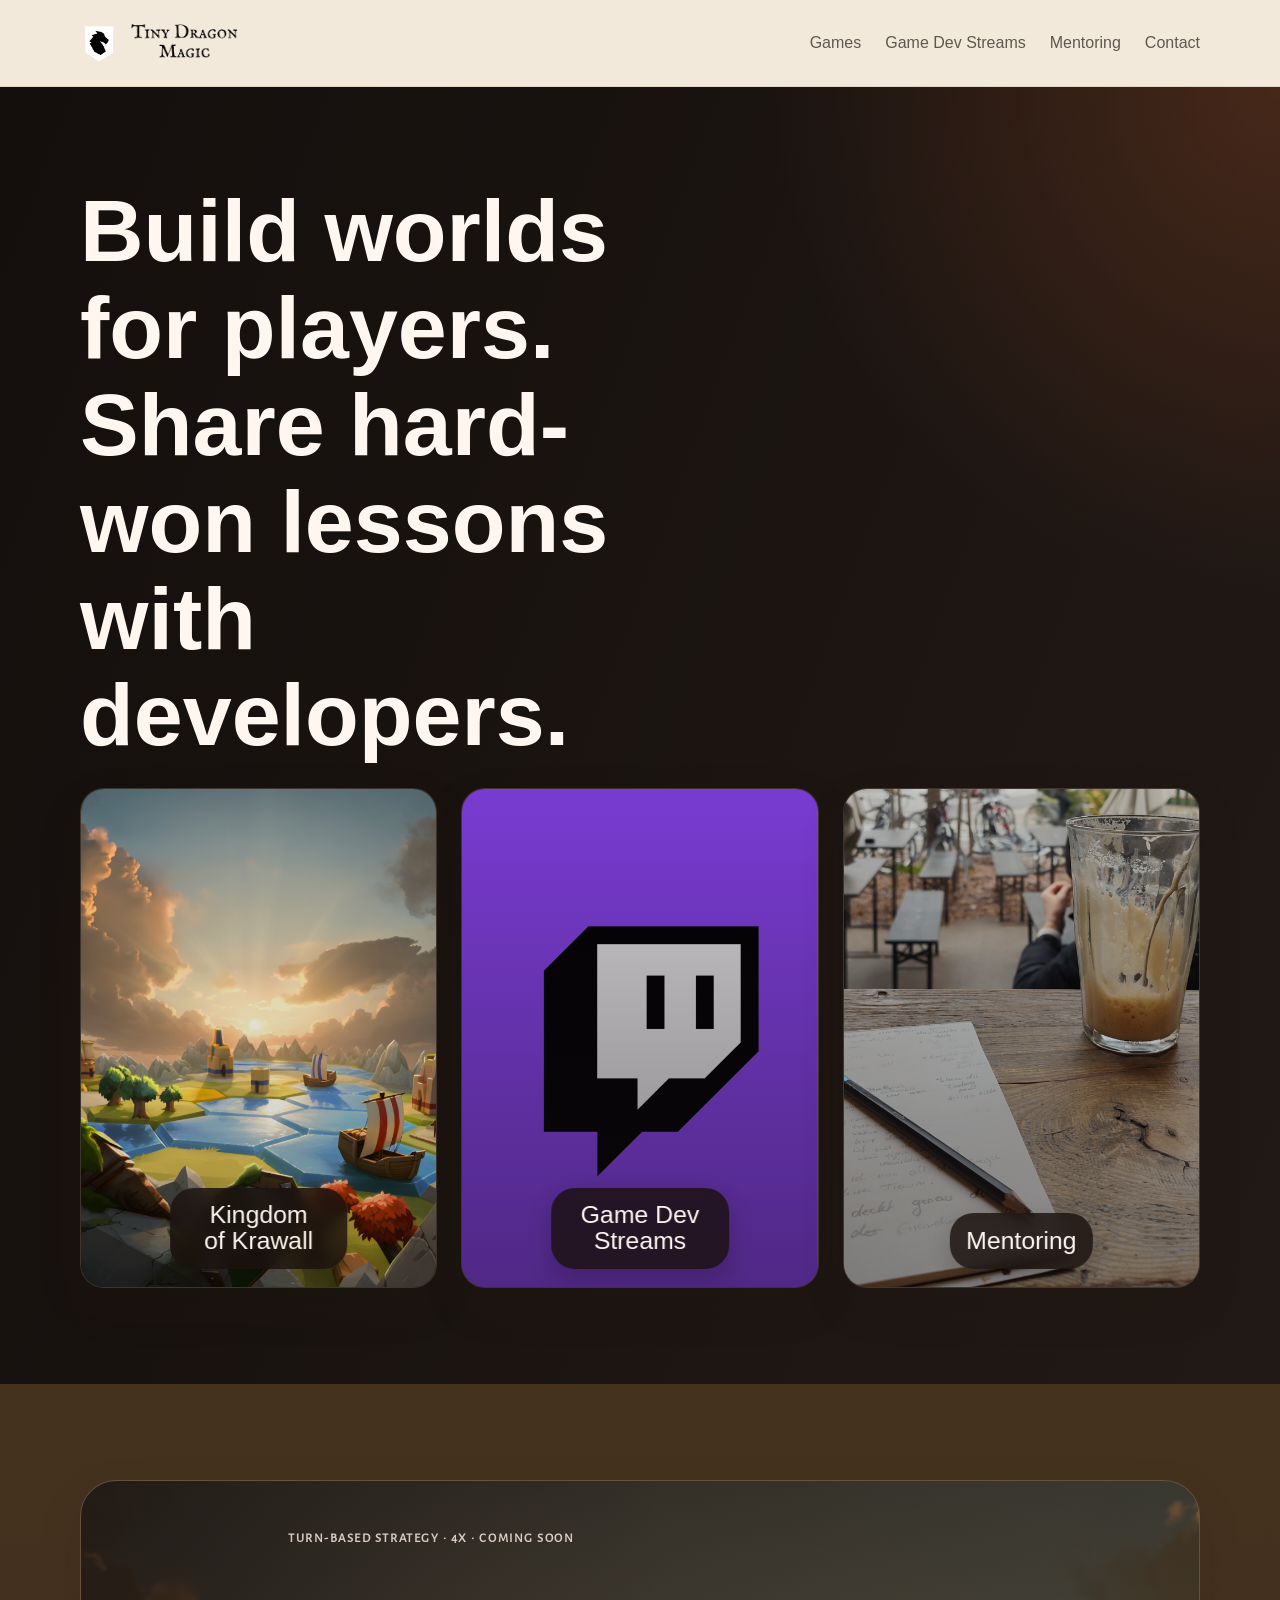
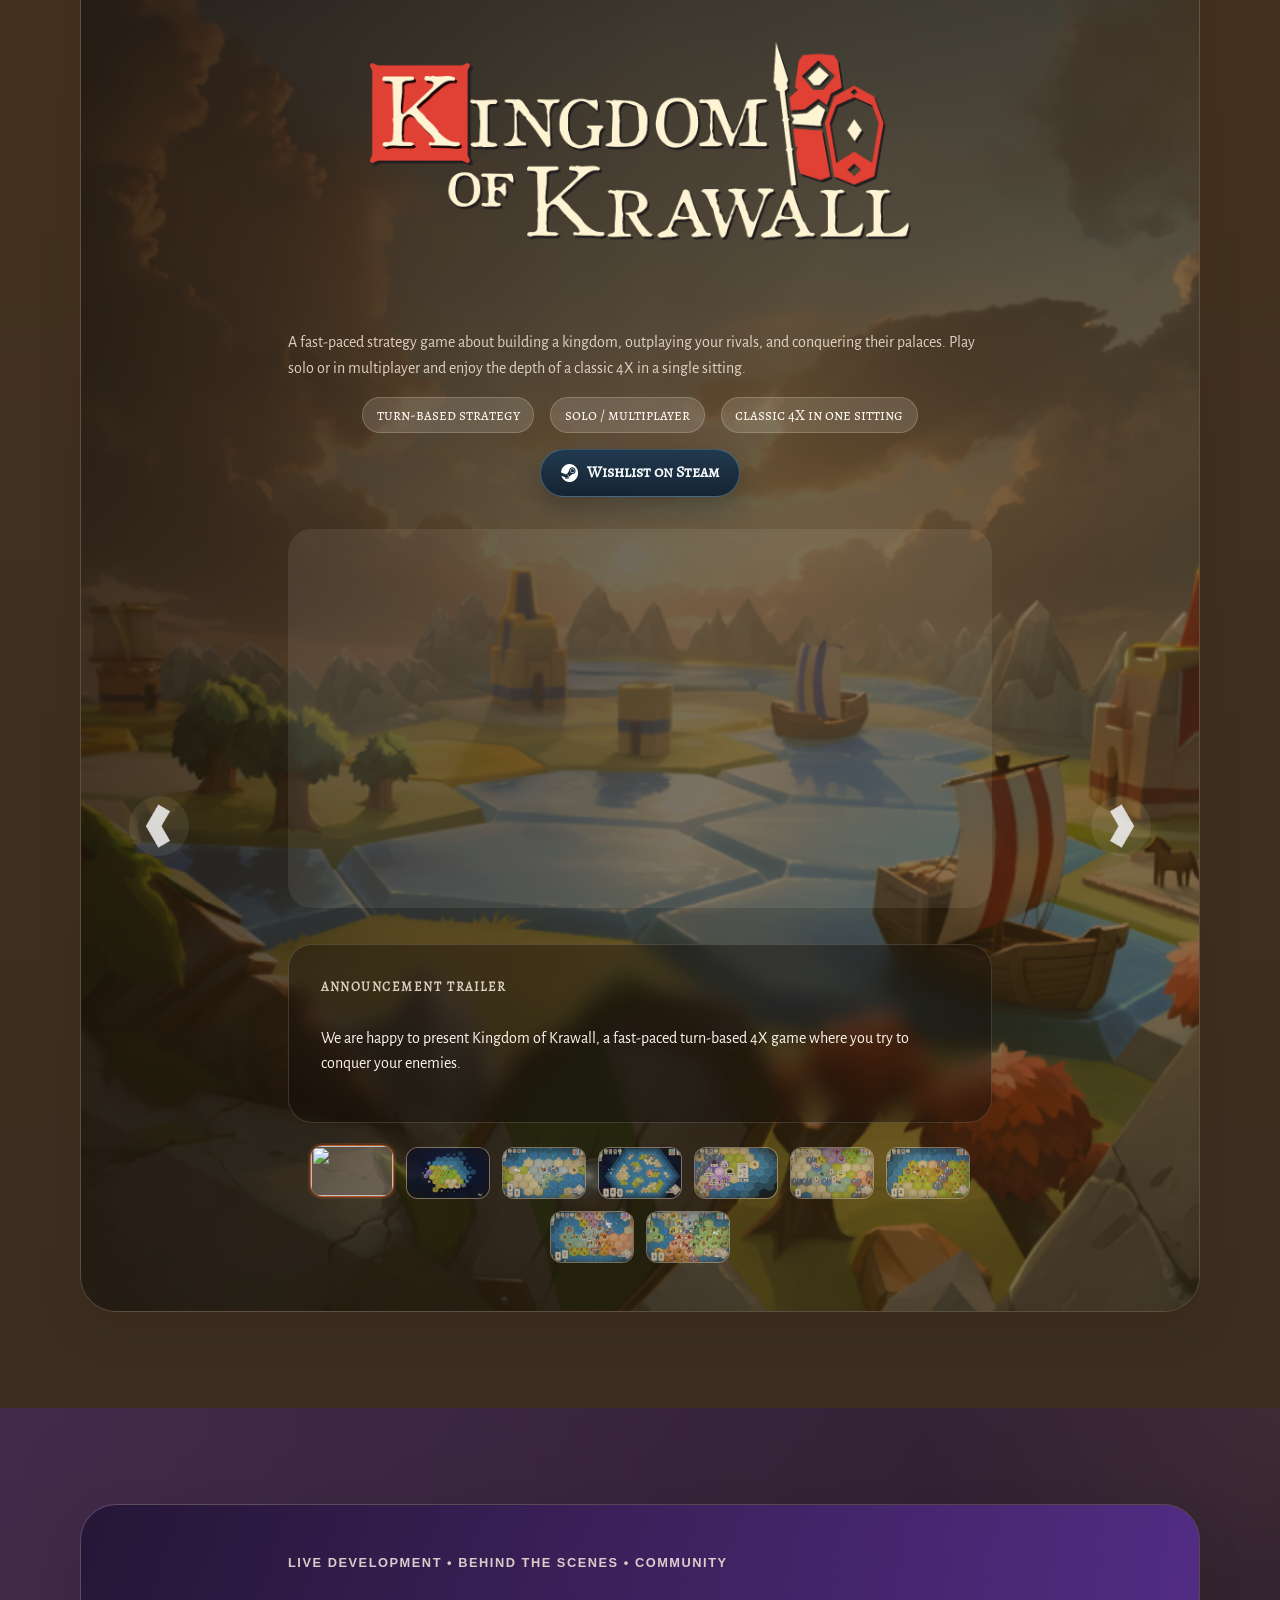
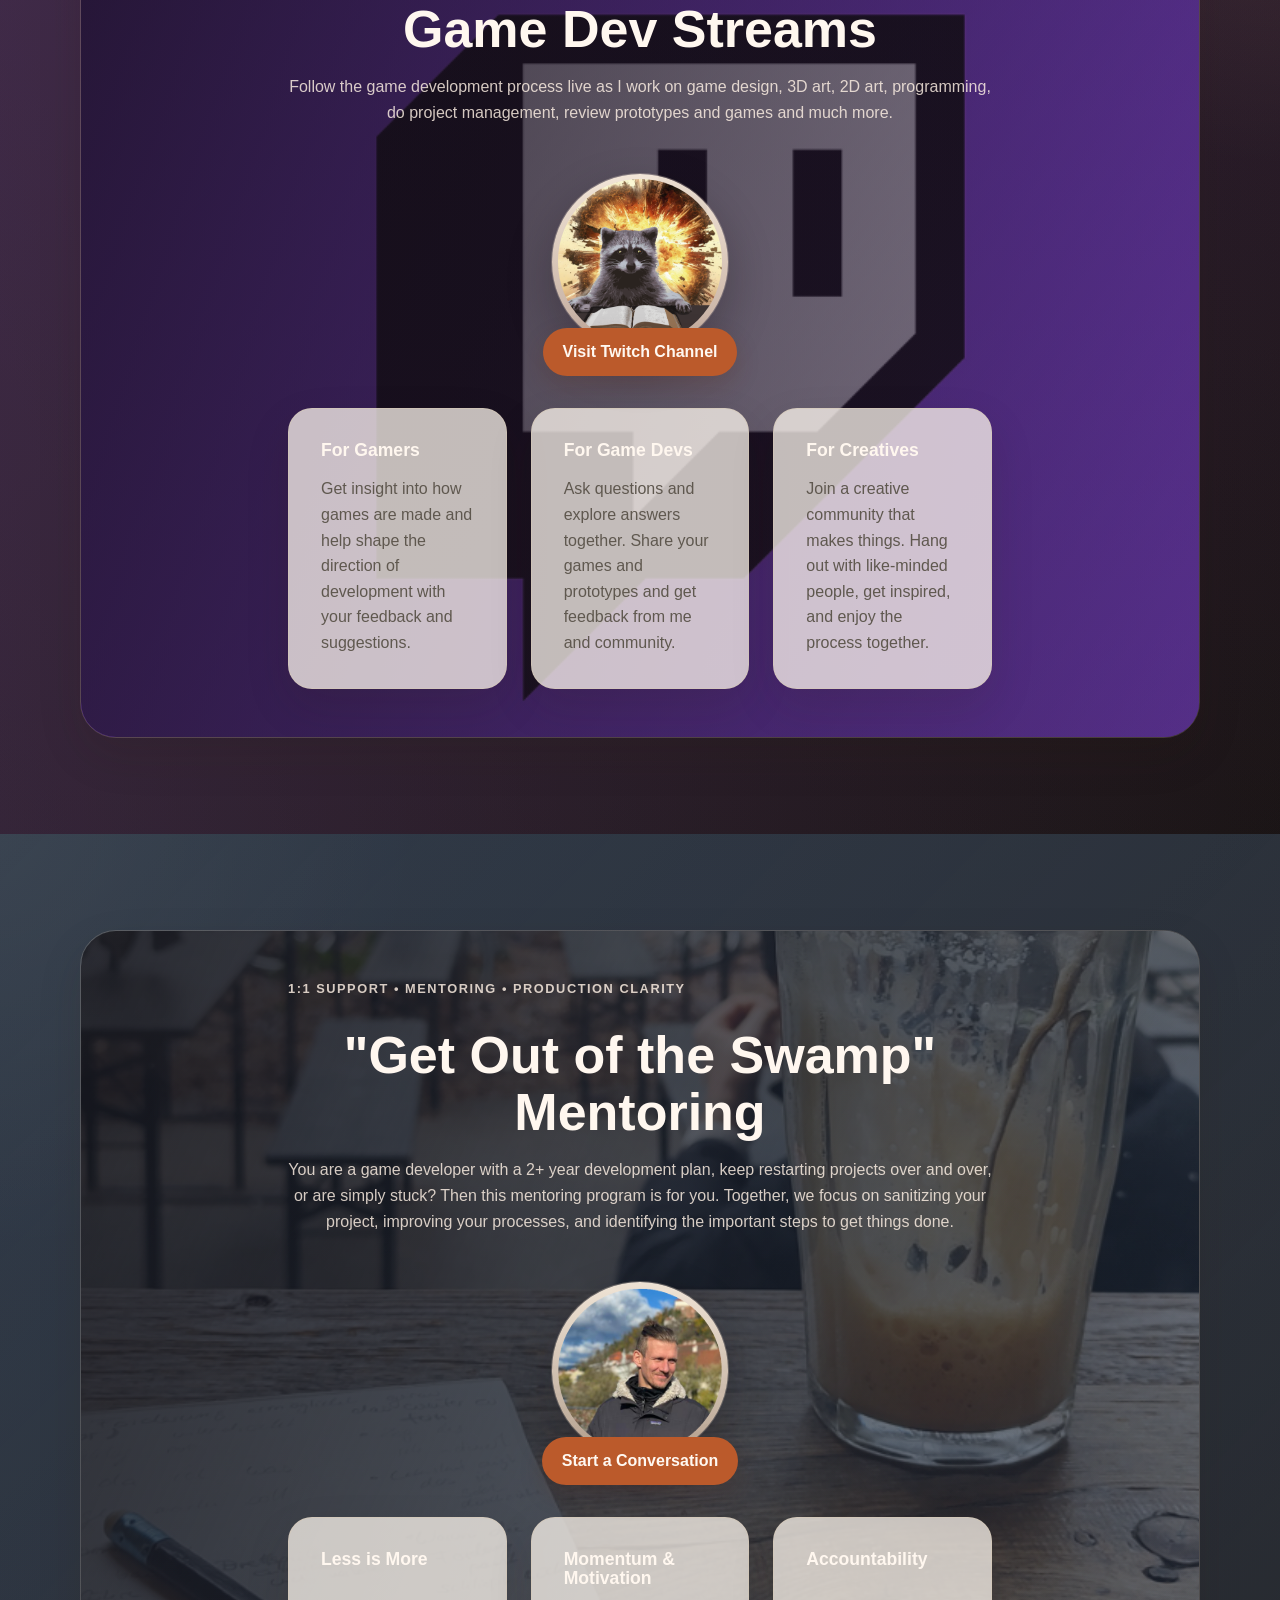
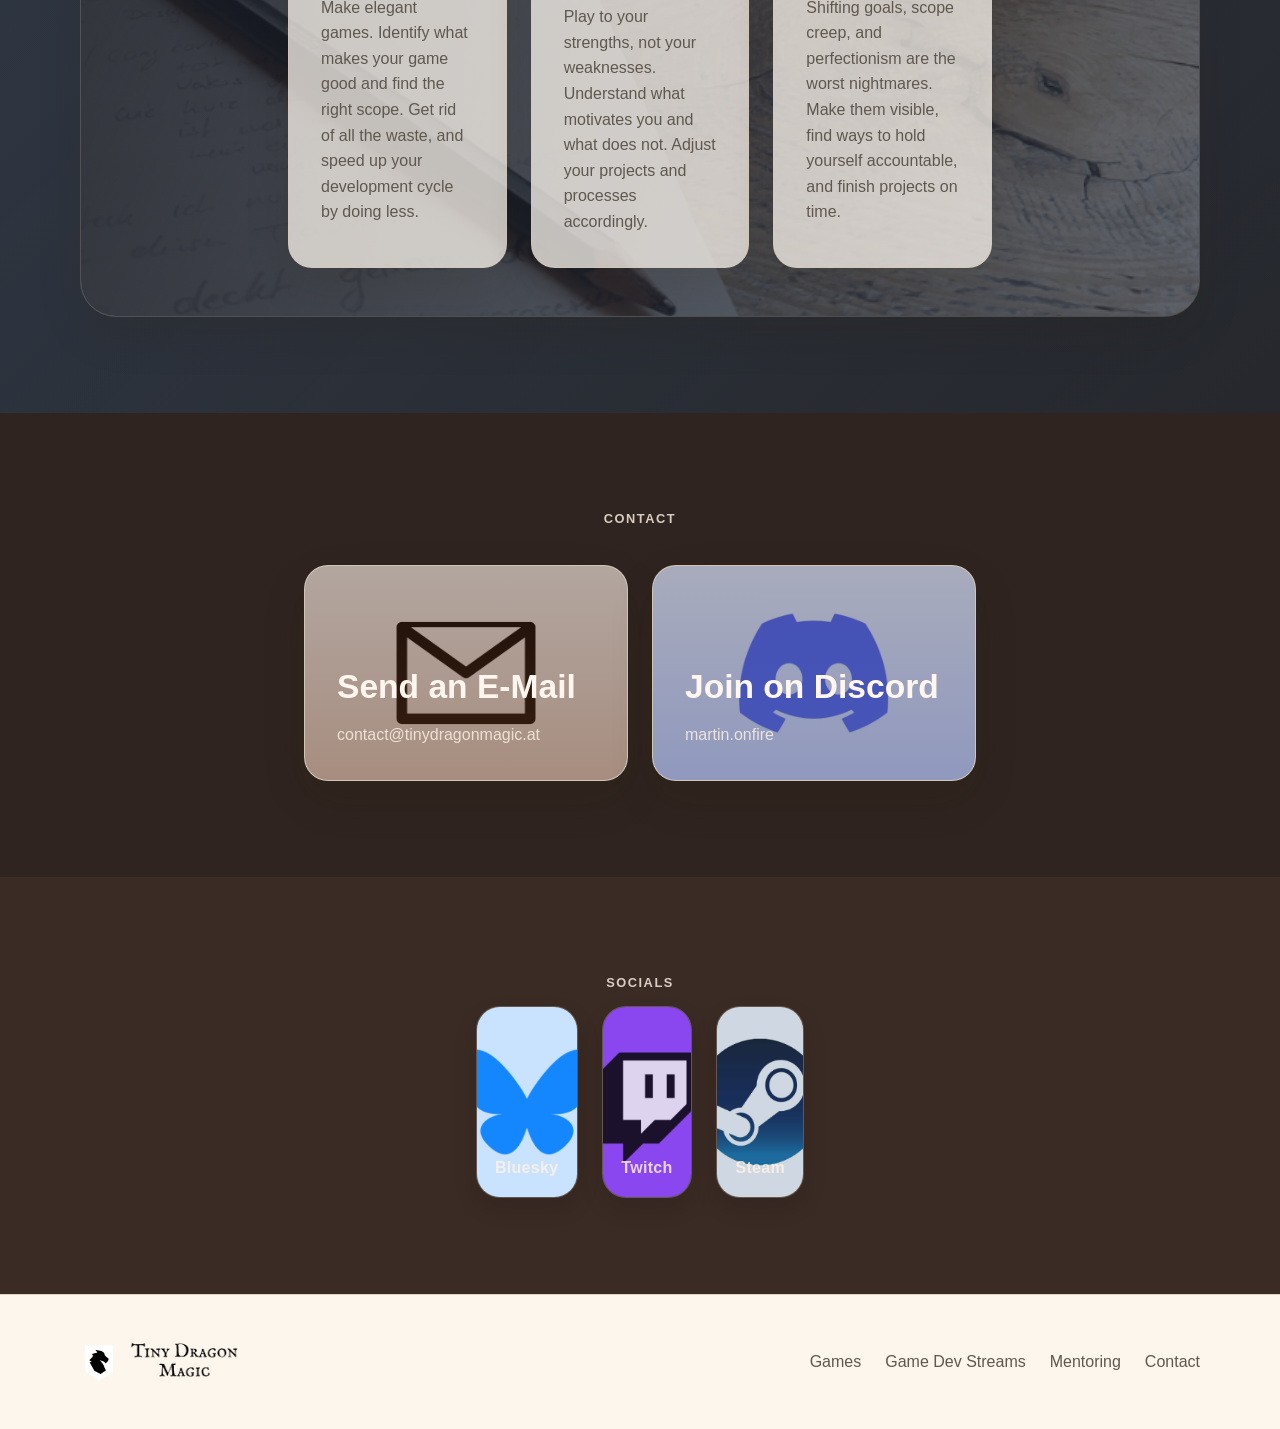
==== index.html @ 465afa6f "adjust hero section" ====
<!DOCTYPE html>
<html lang="en">

<head>
  <meta charset="UTF-8">
  <meta name="viewport" content="width=device-width, initial-scale=1.0">
  <title>Tiny Dragon Magic | Kingdom of Krawall and Mentoring</title>
  <meta name="description"
    content="An indie game studio landing page featuring Kingdom of Krawall, mentoring for indie developers, and ways to get in touch.">
  <meta property="og:title" content="Tiny Dragon Magic | Kingdom of Krawall and Mentoring">
  <meta property="og:description"
    content="Discover Kingdom of Krawall, explore mentoring for indie developers, and get in touch.">
  <meta property="og:type" content="website">
  <meta property="og:image" content="assets/images/kingdom_of_krawall/hero/landing_page_hero.png">
  <link rel="stylesheet" href="styles.css">
</head>

<body>
  <header class="site-header" id="top">
    <div class="container header-inner">
      <a class="brand" href="#top" aria-label="Tiny Dragon Magic">
        <img class="brand-logo" src="assets/icons/ui/tdm_logo_transparent.png" alt="" aria-hidden="true">
        <img class="brand-title" src="assets/icons/ui/tdm_title.png" alt="Tiny Dragon Magic">
      </a>
      <button class="nav-toggle" type="button" aria-expanded="false" aria-controls="site-nav"
        aria-label="Toggle navigation">
        <span></span>
        <span></span>
        <span></span>
      </button>
      <nav class="site-nav" id="site-nav" aria-label="Main navigation">
        <a href="#games">Games</a>
        <a href="#streams">Game Dev Streams</a>
        <a href="#mentoring">Mentoring</a>
        <a href="#contact">Contact</a>
      </nav>
    </div>
  </header>

  <main>
    <section class="hero-section section-with-backdrop section-hero" id="hero">
      <div class="section-backdrop" aria-hidden="true"></div>
      <div class="section-overlay" aria-hidden="true"></div>
      <div class="container hero-grid">
        <div class="hero-copy">
          <h1>Build worlds for players. Share hard-won lessons with developers.</h1>
        </div>

        <div class="hero-panels" aria-label="Highlights">
          <a class="panel-card panel-card-game" href="#games">
            <span class="panel-card-media" aria-hidden="true"></span>
            <span class="panel-card-overlay" aria-hidden="true"></span>
            <span class="panel-card-title">Kingdom of Krawall</span>
          </a>
          <a class="panel-card panel-card-streams" href="#streams">
            <span class="panel-card-media" aria-hidden="true"></span>
            <span class="panel-card-overlay" aria-hidden="true"></span>
            <span class="panel-card-title">Game Dev Streams</span>
          </a>
          <a class="panel-card panel-card-mentoring" href="#mentoring">
            <span class="panel-card-media" aria-hidden="true"></span>
            <span class="panel-card-overlay" aria-hidden="true"></span>
            <span class="panel-card-title">Mentoring</span>
          </a>
        </div>
      </div>
    </section>

    <section class="content-section section-with-backdrop section-games" id="games">
      <div class="section-backdrop" aria-hidden="true"></div>
      <div class="section-overlay" aria-hidden="true"></div>
      <div class="container section-shell">
        <article class="image-card image-card-game">
          <div class="image-card-backdrop" aria-hidden="true"></div>
          <div class="image-card-overlay" aria-hidden="true"></div>
          <div class="image-card-content">
            <div class="image-card-stack">
              <div class="image-card-copy">
                <p class="meta-line">Turn-Based Strategy • 4X • Coming Soon</p>
                <div class="game-logo-wrap">
                  <img class="game-logo" src="assets/images/kingdom_of_krawall/logo/library_logo.png"
                    alt="Kingdom of Krawall logo">
                </div>
                <p>
                  A fast-paced strategy game about building a kingdom, outplaying your rivals, and
                  conquering their palaces. Play solo or in multiplayer and enjoy the depth of a classic 4X
                  in a single sitting.
                </p>
                <div class="tag-row" aria-label="Game highlights">
                  <span>turn-based strategy</span>
                  <span>solo / multiplayer</span>
                  <span>classic 4X in one sitting</span>
                </div>
                <div class="hero-actions">
                  <a class="button button-steam" href="https://store.steampowered.com/app/4502550/?snr=1_5_9__205"
                    target="_blank" rel="noreferrer" aria-label="Wishlist Kingdom of Krawall on Steam">
                    <img src="assets/icons/companies/steam.png" alt="" aria-hidden="true">
                    Wishlist on Steam
                  </a>
                </div>
              </div>

              <section class="media-carousel" aria-label="Kingdom of Krawall media gallery" data-carousel>
                <div class="carousel-viewport">
                  <button class="carousel-button carousel-button-left" type="button" aria-label="Previous media"
                    data-carousel-prev>
                    <img src="assets/icons/ui/arrow_left.png" alt="" aria-hidden="true">
                  </button>

                  <article class="carousel-slide is-active" data-carousel-slide>
                    <div class="carousel-media-card">
                      <div class="carousel-media video-frame">
                        <iframe src="https://www.youtube-nocookie.com/embed/LLgB48z94EM?rel=0&enablejsapi=1"
                          title="Kingdom of Krawall trailer" loading="lazy"
                          allow="accelerometer; autoplay; clipboard-write; encrypted-media; gyroscope; picture-in-picture; fullscreen"
                          allowfullscreen></iframe>
                      </div>
                    </div>
                    <div class="carousel-caption-card">
                      <div class="carousel-caption">
                        <p class="carousel-kicker">Announcement Trailer</p>
                        <h4>We are happy to present Kingdom of Krawall, a fast-paced turn-based 4X game where you try
                          to conquer your enemies.</h4>
                      </div>
                    </div>
                  </article>

                  <article class="carousel-slide" data-carousel-slide>
                    <div class="carousel-media-card">
                      <div class="carousel-media">
                        <img src="assets/images/kingdom_of_krawall/screenshots/start_round.png"
                          alt="Kingdom of Krawall screenshot showing the start of a new round" loading="lazy">
                      </div>
                    </div>
                    <div class="carousel-caption-card">
                      <div class="carousel-caption">
                        <p class="carousel-kicker">Become a King</p>
                        <h4>You are the king, and your decisions will decide the fate of your little kingdom.
                        </h4>
                      </div>
                    </div>
                  </article>

                  <article class="carousel-slide" data-carousel-slide>
                    <div class="carousel-media-card">
                      <div class="carousel-media">
                        <img src="assets/images/kingdom_of_krawall/screenshots/resource_collection.png"
                          alt="Kingdom of Krawall screenshot showing placement of a servant to collect resources"
                          loading="lazy">
                      </div>
                    </div>
                    <div class="carousel-caption-card">
                      <div class="carousel-caption">
                        <p class="carousel-kicker">Cards Are Your Orders</p>
                        <h4>Cards represent your orders. Depending on where you use them, they have different
                          effects. Servants, for example, can be used to claim neutral land, gather resources on your
                          own tiles, be trained into units in some buildings, or craft items in others.
                        </h4>
                      </div>
                    </div>
                  </article>

                  <article class="carousel-slide" data-carousel-slide>
                    <div class="carousel-media-card">
                      <div class="carousel-media">
                        <img src="assets/images/kingdom_of_krawall/screenshots/empty_map.png"
                          alt="Kingdom of Krawall screenshot showing an empty strategic map" loading="lazy">
                      </div>
                    </div>
                    <div class="carousel-caption-card">
                      <div class="carousel-caption">
                        <p class="carousel-kicker">Conquer Them All</p>
                        <h4>To be victorious, read the map, expand your realm, exploit
                          resources and anomalies, and claim important positions before your rivals do to finally
                          conquer their
                          palaces.</h4>
                      </div>
                    </div>
                  </article>

                  <article class="carousel-slide" data-carousel-slide>
                    <div class="carousel-media-card">
                      <div class="carousel-media">
                        <img src="assets/images/kingdom_of_krawall/screenshots/select_building.png"
                          alt="Kingdom of Krawall screenshot showing the selection of a building when placing a worker"
                          loading="lazy">
                      </div>
                    </div>
                    <div class="carousel-caption-card">
                      <div class="carousel-caption">
                        <p class="carousel-kicker">Construct Buildings</p>
                        <h4>Builders construct buildings. Buildings produce resources and cards, and give you
                          training and crafting options. The tile decides which building options you have.</h4>
                      </div>
                    </div>
                  </article>

                  <article class="carousel-slide" data-carousel-slide>
                    <div class="carousel-media-card">
                      <div class="carousel-media">
                        <img src="assets/images/kingdom_of_krawall/screenshots/production_map.png"
                          alt="Kingdom of Krawall screenshot showing the production overview map" loading="lazy">
                      </div>
                    </div>
                    <div class="carousel-caption-card">
                      <div class="carousel-caption">
                        <p class="carousel-kicker">Grow Your Economy</p>
                        <h4>Each turn, your kingdom produces cards and resources. A strong economy is the key to a
                          powerful army. Buildings and servants have adjacency bonuses, and items can boost both
                          directly.</h4>
                      </div>
                    </div>
                  </article>

                  <article class="carousel-slide" data-carousel-slide>
                    <div class="carousel-media-card">
                      <div class="carousel-media">
                        <img src="assets/images/kingdom_of_krawall/screenshots/simple_fight.png"
                          alt="Kingdom of Krawall screenshot showing a spearman attacking a village" loading="lazy">
                      </div>
                    </div>
                    <div class="carousel-caption-card">
                      <div class="carousel-caption">
                        <p class="carousel-kicker">Anomalies and Special Buildings</p>
                        <h4>Anomalies allow the construction of special buildings. Some of them give you cards, while
                          others provide training options or resources. Claiming them will give you an advantage and
                          heavily influence the course of the game.
                        </h4>
                      </div>
                    </div>
                  </article>

                  <article class="carousel-slide" data-carousel-slide>
                    <div class="carousel-media-card">
                      <div class="carousel-media">
                        <img src="assets/images/kingdom_of_krawall/screenshots/place_modifier.png"
                          alt="Kingdom of Krawall screenshot showing modifier placement" loading="lazy">
                      </div>
                    </div>
                    <div class="carousel-caption-card">
                      <div class="carousel-caption">
                        <p class="carousel-kicker">Equip Your Units</p>
                        <h4>Items can be used to boost buildings or power up your units. The blacksmith can
                          craft armor, which gives your units more combat power or the mill can craft supplies so they
                          last longer on the board.
                          Items can easily turn the tides of a battle.</h4>
                      </div>
                    </div>
                  </article>

                  <article class="carousel-slide" data-carousel-slide>
                    <div class="carousel-media-card">
                      <div class="carousel-media">
                        <img src="assets/images/kingdom_of_krawall/screenshots/huge battle.png"
                          alt="Kingdom of Krawall screenshot showing a large battle" loading="lazy">
                      </div>
                    </div>
                    <div class="carousel-caption-card">
                      <div class="carousel-caption">
                        <p class="carousel-kicker">War is Coming</p>
                        <h4>Kingdom of Krawall starts quite peacefully, but this does not last for long. It quickly
                          evolves into a chaotic war for dominance where each unit, each item, and each decision
                          matters.
                          Can you find your way to victory?
                        </h4>
                      </div>
                    </div>
                  </article>

                  <button class="carousel-button carousel-button-right" type="button" aria-label="Next media"
                    data-carousel-next>
                    <img src="assets/icons/ui/arrow_right.png" alt="" aria-hidden="true">
                  </button>
                </div>

                <div class="carousel-footer">
                  <div class="carousel-dots" role="tablist" aria-label="Select media slide">
                    <button class="carousel-dot is-active" type="button" aria-label="Go to trailer" aria-selected="true"
                      data-carousel-dot="0">
                      <img src="https://img.youtube.com/vi/LLgB48z94EM/hqdefault.jpg" alt="" loading="lazy">
                    </button>
                    <button class="carousel-dot" type="button" aria-label="Go to Become a King" aria-selected="false"
                      data-carousel-dot="1">
                      <img src="assets/images/kingdom_of_krawall/screenshots/start_round.png" alt="" loading="lazy">
                    </button>
                    <button class="carousel-dot" type="button" aria-label="Go to Cards Are Your Orders"
                      aria-selected="false" data-carousel-dot="2">
                      <img src="assets/images/kingdom_of_krawall/screenshots/resource_collection.png" alt=""
                        loading="lazy">
                    </button>
                    <button class="carousel-dot" type="button" aria-label="Go to Conquer Them All" aria-selected="false"
                      data-carousel-dot="3">
                      <img src="assets/images/kingdom_of_krawall/screenshots/empty_map.png" alt="" loading="lazy">
                    </button>
                    <button class="carousel-dot" type="button" aria-label="Go to Construct Buildings"
                      aria-selected="false" data-carousel-dot="4">
                      <img src="assets/images/kingdom_of_krawall/screenshots/select_building.png" alt="" loading="lazy">
                    </button>
                    <button class="carousel-dot" type="button" aria-label="Go to Grow Your Economy"
                      aria-selected="false" data-carousel-dot="5">
                      <img src="assets/images/kingdom_of_krawall/screenshots/production_map.png" alt="" loading="lazy">
                    </button>
                    <button class="carousel-dot" type="button" aria-label="Go to Anomalies and Special Buildings"
                      aria-selected="false" data-carousel-dot="6">
                      <img src="assets/images/kingdom_of_krawall/screenshots/simple_fight.png" alt="" loading="lazy">
                    </button>
                    <button class="carousel-dot" type="button" aria-label="Go to Equip Your Units" aria-selected="false"
                      data-carousel-dot="7">
                      <img src="assets/images/kingdom_of_krawall/screenshots/place_modifier.png" alt="" loading="lazy">
                    </button>
                    <button class="carousel-dot" type="button" aria-label="Go to War is Coming" aria-selected="false"
                      data-carousel-dot="8">
                      <img src="assets/images/kingdom_of_krawall/screenshots/huge battle.png" alt="" loading="lazy">
                    </button>
                  </div>
                </div>
              </section>
            </div>
          </div>
        </article>
      </div>
    </section>

    <section class="content-section section-with-backdrop section-streams" id="streams">
      <div class="section-backdrop" aria-hidden="true"></div>
      <div class="section-overlay" aria-hidden="true"></div>
      <div class="container section-shell">
        <article class="image-card image-card-streams">
          <div class="image-card-backdrop" aria-hidden="true"></div>
          <div class="image-card-overlay" aria-hidden="true"></div>
          <div class="image-card-content">
            <div class="image-card-stack">
              <div class="image-card-copy">
                <p class="meta-line">Live development • Behind the scenes • Community</p>
                <h2>Game Dev Streams</h2>
                <p>
                  Follow the game development process live as I work on game design, 3D art, 2D art,
                  programming, do project management, review prototypes and games and much more.
                </p>
                <div class="tag-row" aria-label="Stream highlights">
                </div>
                <div class="hero-actions">
                  <a class="stream-avatar-wrap" href="https://www.twitch.tv/heidew1zzka" target="_blank"
                    rel="noreferrer" aria-label="Visit Twitch channel">
                    <img class="stream-avatar" src="assets/images/twitch/twitch_avatar_waschbär_rechteck-01.png" alt="">
                  </a>
                  <a class="button button-primary" href="https://www.twitch.tv/heidew1zzka" target="_blank"
                    rel="noreferrer">
                    Visit Twitch Channel
                  </a>
                </div>
              </div>

              <div class="feature-grid feature-grid-on-card">
                <article class="feature-card">
                  <h4>For Gamers</h4>
                  <p>Get insight into how games are made and help shape the direction of development with your feedback
                    and suggestions.</p>
                </article>
                <article class="feature-card">
                  <h4>For Game Devs</h4>
                  <p>Ask questions and explore answers together. Share your games and prototypes and get feedback from
                    me and community.</p>
                </article>
                <article class="feature-card">
                  <h4>For Creatives</h4>
                  <p>Join a creative community that makes things. Hang out with like-minded people, get inspired, and
                    enjoy the process together.</p>
                </article>
              </div>
            </div>
          </div>
        </article>
      </div>
    </section>

    <section class="content-section section-with-backdrop section-mentoring" id="mentoring">
      <div class="section-backdrop" aria-hidden="true"></div>
      <div class="section-overlay" aria-hidden="true"></div>
      <div class="container section-shell">
        <article class="image-card image-card-mentoring">
          <div class="image-card-backdrop" aria-hidden="true"></div>
          <div class="image-card-overlay" aria-hidden="true"></div>
          <div class="image-card-content">
            <div class="image-card-stack">
              <div class="image-card-copy">
                <p class="meta-line">1:1 support • Mentoring • Production clarity</p>
                <h2>"Get Out of the Swamp" Mentoring</h2>
                <p>
                  You are a game developer with a 2+ year development plan, keep restarting projects over and over, or
                  are
                  simply stuck?
                  Then this mentoring program is for you.
                  Together, we focus on sanitizing your project, improving your
                  processes, and identifying the important steps to get things done.
                </p>
                <div class="tag-row" aria-label="Mentoring highlights">
                </div>
                <div class="hero-actions">
                  <a class="mentoring-avatar-wrap" href="mailto:contact@tinydragonmagic.at"
                    data-copy-text="contact@tinydragonmagic.at" data-copy-success="E-mail copied to clipboard"
                    aria-label="Start a conversation by e-mail">
                    <img class="mentoring-avatar" src="assets/images/mentoring/mentoring_martin.png" alt="">
                  </a>
                  <a class="button button-primary" href="mailto:contact@tinydragonmagic.at"
                    data-copy-text="contact@tinydragonmagic.at" data-copy-success="E-mail copied to clipboard">
                    Start a Conversation
                  </a>
                </div>
              </div>

              <div class="feature-grid feature-grid-on-card">
                <article class="feature-card">
                  <h4>Less is More</h4>
                  <p>Make elegant games. Identify what makes your game good and find the right scope. Get rid of all
                    the waste, and speed up your development cycle by doing less.</p>
                </article>
                <article class="feature-card">
                  <h4>Momentum & Motivation</h4>
                  <p>Play to your strengths, not your weaknesses. Understand what motivates you and what does not.
                    Adjust
                    your projects and processes accordingly.</p>
                </article>
                <article class="feature-card">
                  <h4>Accountability</h4>
                  <p>Shifting goals, scope creep, and perfectionism are the worst nightmares. Make
                    them visible, find ways to hold yourself accountable, and finish projects on time.
                  </p>
                </article>
              </div>
            </div>
          </div>
        </article>
      </div>
    </section>

    <section class="content-section utility-section" id="contact">
      <div class="container contact-grid">
        <div class="section-heading compact">
          <p class="eyebrow">Contact</p>
        </div>
        <div class="contact-cards">
          <a class="contact-card contact-card-link contact-card-email" href="mailto:contact@tinydragonmagic.at"
            data-copy-text="contact@tinydragonmagic.at" data-copy-success="E-mail copied to clipboard"
            aria-label="Send an e-mail to contact@tinydragonmagic.at">
            <img class="contact-card-icon" src="assets/icons/ui/landing_page_button_email.png" alt=""
              aria-hidden="true">
            <h3>Send an E-Mail</h3>
            <p class="contact-copy-trigger" data-copy-text="contact@tinydragonmagic.at"
              data-copy-success="E-mail copied to clipboard" aria-label="Copy e-mail address">contact@tinydragonmagic.at
            </p>
          </a>
          <a class="contact-card contact-card-link contact-card-discord" href="https://discord.gg/njJ2rNRCxU"
            target="_blank" rel="noreferrer" data-copy-text="martin.onfire"
            data-copy-success="Discord handle copied to clipboard" aria-label="Join the Discord server">
            <img class="contact-card-icon" src="assets/icons/ui/landing_page_button_discord.png" alt=""
              aria-hidden="true">
            <h3>Join on Discord</h3>
            <p class="contact-copy-trigger" data-copy-text="martin.onfire"
              data-copy-success="Discord handle copied to clipboard" aria-label="Copy Discord handle">martin.onfire</p>
          </a>
        </div>
      </div>
    </section>

    <section class="content-section utility-section utility-section-alt" id="social">
      <div class="container">
        <div class="section-heading compact">
          <p class="eyebrow">Socials</p>
        </div>
        <div class="social-list" aria-label="Social links">
          <a class="social-button social-button-bluesky" href="https://bsky.app/profile/heidew1zzka.bsky.social"
            target="_blank" rel="noreferrer" aria-label="Follow on Bluesky">
            <img src="assets/icons/ui/landing_page_follow_bluesky.png" alt="" aria-hidden="true">
            <span>Bluesky</span>
          </a>
          <a class="social-button social-button-twitch" href="https://www.twitch.tv/heidew1zzka" target="_blank"
            rel="noreferrer" aria-label="Follow on Twitch">
            <img src="assets/icons/ui/landing_page_follow_twitch.png" alt="" aria-hidden="true">
            <span>Twitch</span>
          </a>
          <a class="social-button social-button-steam" href="https://store.steampowered.com/app/4502550/?snr=1_5_9__205"
            target="_blank" rel="noreferrer" aria-label="Follow on Steam">
            <img src="assets/icons/ui/landing_page_follow_steam.png" alt="" aria-hidden="true">
            <span>Steam</span>
          </a>
        </div>
      </div>
    </section>
  </main>

  <footer class="site-footer">
    <div class="container footer-inner">
      <a class="brand brand-footer" href="#top" aria-label="Tiny Dragon Magic">
        <img class="brand-logo" src="assets/icons/ui/tdm_logo_transparent.png" alt="" aria-hidden="true">
        <img class="brand-title" src="assets/icons/ui/tdm_title.png" alt="Tiny Dragon Magic">
      </a>
      <nav aria-label="Footer navigation">
        <a href="#games">Games</a>
        <a href="#streams">Game Dev Streams</a>
        <a href="#mentoring">Mentoring</a>
        <a href="#contact">Contact</a>
      </nav>
    </div>
  </footer>

  <div class="copy-toast" role="status" aria-live="polite">E-mail copied to clipboard</div>
  <script src="scripts.js"></script>
</body>

</html>
---- styles.css ----
@font-face {
  font-family: "Krawall SC";
  src: url("assets/fonts/kingdom_of_krawall/AlegreyaSC-Regular.ttf") format("truetype");
  font-weight: 400;
  font-style: normal;
  font-display: swap;
}

@font-face {
  font-family: "Krawall Sans";
  src: url("assets/fonts/kingdom_of_krawall/AlegreyaSans-Regular.ttf") format("truetype");
  font-weight: 400;
  font-style: normal;
  font-display: swap;
}

:root {
  --color-bg: #efe7da;
  --color-surface-strong: rgba(255, 252, 247, 0.9);
  --color-surface-glass: rgba(255, 249, 241, 0.18);
  --color-surface-soft: rgba(255, 249, 241, 0.74);
  --color-text: #1c1a18;
  --color-muted: #5f584f;
  --color-border: rgba(214, 201, 182, 0.62);
  --color-accent: #bb5a2b;
  --color-accent-strong: #8f3d16;
  --color-image-text: #fff7ef;
  --color-image-muted: rgba(255, 241, 229, 0.82);
  --overlay-hero: linear-gradient(110deg, rgba(15, 11, 9, 0.84), rgba(15, 11, 9, 0.44));
  --overlay-games: linear-gradient(180deg, rgba(18, 12, 9, 0.78), rgba(18, 12, 9, 0.58));
  --overlay-mentoring: linear-gradient(135deg, rgba(24, 19, 16, 0.76), rgba(24, 19, 16, 0.4));
  --tint-games: rgba(126, 105, 43, 0.3);
  --tint-games-soft: rgba(64, 38, 24, 0.36);
  --tint-streams: rgba(110, 74, 154, 0.26);
  --tint-streams-soft: rgba(45, 28, 62, 0.54);
  --tint-mentoring: rgba(67, 117, 168, 0.24);
  --tint-mentoring-soft: rgba(24, 48, 74, 0.5);
  --color-shadow: 0 18px 45px rgba(40, 27, 12, 0.12);
  --radius-sm: 14px;
  --radius-md: 24px;
  --radius-lg: 36px;
  --container-width: 1120px;
  --space-1: 0.5rem;
  --space-2: 0.75rem;
  --space-3: 1rem;
  --space-4: 1.5rem;
  --space-5: 2rem;
  --space-6: 3rem;
  --space-7: 4rem;
  --space-8: 6rem;
  --font-display: "Trebuchet MS", "Segoe UI", sans-serif;
  --font-body: "Segoe UI", Arial, sans-serif;
  --font-krawall-sc: "Krawall SC", "Trebuchet MS", "Segoe UI", sans-serif;
  --font-krawall-sans: "Krawall Sans", "Segoe UI", Arial, sans-serif;
}

*,
*::before,
*::after {
  box-sizing: border-box;
}

html {
  scroll-behavior: smooth;
}

body {
  margin: 0;
  font-family: var(--font-body);
  color: var(--color-text);
  background:
    radial-gradient(circle at top, rgba(255, 244, 224, 0.95), transparent 38%),
    linear-gradient(180deg, #f9f4eb 0%, #f2eadf 100%);
  line-height: 1.6;
}

img {
  max-width: 100%;
  display: block;
}

a {
  color: inherit;
  text-decoration: none;
}

button {
  font: inherit;
}

.container {
  width: min(calc(100% - 2rem), var(--container-width));
  margin: 0 auto;
}

.site-header {
  position: sticky;
  top: 0;
  z-index: 20;
  backdrop-filter: blur(16px);
  background: rgba(239, 231, 218, 0.82);
  border-bottom: 1px solid rgba(214, 201, 182, 0.66);
}

.header-inner,
.footer-inner {
  display: flex;
  align-items: center;
  justify-content: space-between;
  gap: var(--space-4);
  padding: var(--space-3) 0;
}

.brand,
.site-footer p {
  display: inline-flex;
  align-items: center;
  gap: 0.75rem;
}

.brand-logo {
  width: 2.4rem;
  height: 2.4rem;
  object-fit: contain;
  display: block;
}

.brand-title {
  height: 3.4rem;
  width: auto;
  object-fit: contain;
  display: block;
}

.hero-brand-title {
  height: clamp(2rem, 5vw, 3rem);
  width: auto;
  object-fit: contain;
  display: block;
}

.site-nav,
.site-footer nav,
.social-list {
  display: flex;
  align-items: center;
  gap: var(--space-4);
}

.site-nav a,
.site-footer a,
.social-list a {
  color: var(--color-muted);
}

.social-list {
  flex-wrap: wrap;
  justify-content: center;
}

.social-button {
  position: relative;
  display: inline-flex;
  align-items: end;
  justify-content: flex-start;
  min-height: 12rem;
  padding: 1rem 1.15rem;
  border: 1px solid rgba(255, 233, 214, 0.16);
  border-radius: var(--radius-md);
  background: rgba(255, 249, 241, 0.08);
  color: var(--color-image-text);
  box-shadow: 0 10px 24px rgba(12, 8, 7, 0.12);
  overflow: hidden;
  transform: translateY(0) scale(1);
  transition:
    transform 220ms ease,
    box-shadow 220ms ease,
    border-color 220ms ease,
    background 220ms ease;
}

.social-button img {
  position: absolute;
  inset: 0;
  width: 100%;
  height: 100%;
  object-fit: cover;
  display: block;
  z-index: 0;
}

.social-button span {
  position: relative;
  z-index: 2;
  font-family: var(--font-display);
  font-weight: 700;
  letter-spacing: 0.02em;
}

.social-button::before {
  content: "";
  position: absolute;
  inset: 0;
  z-index: 1;
}

.social-button-twitch::before {
  background: rgba(118, 74, 188, 0.24);
}

.social-button-steam::before {
  background: rgba(57, 91, 134, 0.24);
}

.social-button-discord::before {
  background: rgba(88, 101, 242, 0.24);
}

.social-button-bluesky::before {
  background: rgba(31, 139, 255, 0.24);
}

.social-button:hover,
.social-button:focus-visible {
  transform: translateY(-6px) scale(1.015);
  border-color: rgba(255, 214, 176, 0.32);
  box-shadow: 0 24px 50px rgba(24, 15, 10, 0.28);
}

.social-button-twitch:hover::before,
.social-button-twitch:focus-visible::before {
  background: rgba(118, 74, 188, 0.16);
}

.social-button-steam:hover::before,
.social-button-steam:focus-visible::before {
  background: rgba(57, 91, 134, 0.16);
}

.social-button-discord:hover::before,
.social-button-discord:focus-visible::before {
  background: rgba(88, 101, 242, 0.16);
}

.social-button-bluesky:hover::before,
.social-button-bluesky:focus-visible::before {
  background: rgba(31, 139, 255, 0.16);
}

.nav-toggle {
  display: none;
  flex-direction: column;
  gap: 0.25rem;
  padding: 0.25rem;
  border: 0;
  background: transparent;
}

.nav-toggle span {
  width: 1.5rem;
  height: 2px;
  border-radius: 999px;
  background: var(--color-text);
}

.hero-section,
.content-section {
  padding: var(--space-8) 0;
}

.section-with-backdrop {
  position: relative;
  overflow: hidden;
  isolation: isolate;
}

.section-with-backdrop>.container {
  position: relative;
  z-index: 1;
}

.section-backdrop,
.section-overlay {
  position: absolute;
  inset: 0;
}

.section-backdrop {
  background-color: #2f241f;
  background-repeat: no-repeat;
  background-size: cover;
  background-position: center;
  transform: scale(1.02);
}

.section-overlay {
  z-index: 0;
}

.section-hero .section-backdrop {
  background-image: url("assets/images/kingdom_of_krawall/hero/landing_page_hero.png");
}

.section-hero .section-overlay {
  background:
    radial-gradient(circle at top right, rgba(187, 90, 43, 0.26), transparent 28%),
    var(--overlay-hero);
}

.section-games .section-overlay {
  background:
    linear-gradient(180deg, var(--tint-games-soft), rgba(51, 38, 30, 0.62)),
    linear-gradient(0deg, var(--tint-games), var(--tint-games));
}

.section-streams .section-backdrop {
  background-image:
    radial-gradient(circle at top right, rgba(255, 196, 120, 0.18), transparent 22%),
    linear-gradient(135deg, rgba(56, 37, 30, 0.96), rgba(25, 22, 27, 0.9));
}

.section-streams .section-overlay {
  background:
    linear-gradient(90deg, var(--tint-streams), rgba(187, 90, 43, 0.02)),
    linear-gradient(180deg, var(--tint-streams-soft), rgba(18, 14, 13, 0.4));
}

.section-mentoring .section-backdrop {
  background-image:
    radial-gradient(circle at top left, rgba(255, 221, 176, 0.14), transparent 24%),
    linear-gradient(135deg, rgba(77, 57, 45, 0.96), rgba(39, 33, 31, 0.88));
}

.section-mentoring .section-overlay {
  background:
    linear-gradient(135deg, var(--tint-mentoring-soft), rgba(24, 19, 16, 0.4)),
    linear-gradient(0deg, var(--tint-mentoring), var(--tint-mentoring));
}

.utility-section {
  background: #2f241f;
}

.utility-section-alt {
  background: #3a2b24;
}

.utility-section .section-heading,
.utility-section-alt .section-heading {
  color: var(--color-image-text);
  text-align: center;
  justify-items: center;
  margin-left: auto;
  margin-right: auto;
}

.utility-section .section-heading p,
.utility-section-alt .section-heading p,
.utility-section .social-list a,
.utility-section-alt .social-list a {
  color: var(--color-image-muted);
}

.hero-grid,
.contact-grid,
.hero-panels,
.feature-grid,
.contact-cards {
  display: grid;
  gap: var(--space-4);
}

.hero-grid {
  position: relative;
  grid-template-columns: 1fr;
  align-items: start;
  min-height: calc(100vh - 5rem);
}

.hero-copy {
  max-width: 44rem;
}

.hero-panels {
  grid-template-columns: repeat(3, minmax(0, 1fr));
}

.section-shell {
  display: grid;
  gap: var(--space-5);
}

.eyebrow,
.meta-line,
.carousel-kicker {
  margin: 0 0 var(--space-2);
  font-size: 0.8rem;
  font-weight: 700;
  letter-spacing: 0.12em;
  text-transform: uppercase;
}

.eyebrow,
.meta-line {
  color: rgba(255, 218, 187, 0.92);
}

h1,
h2,
h3,
h4 {
  margin: 0;
  font-family: var(--font-display);
  line-height: 1.1;
}

h1 {
  font-size: clamp(2.8rem, 8vw, 5.5rem);
  max-width: 12ch;
}

h2 {
  font-size: clamp(2rem, 5vw, 3.25rem);
}

h3 {
  font-size: clamp(1.5rem, 4vw, 2.1rem);
}

h4 {
  font-size: 1.1rem;
}

p {
  margin: 0;
}

.hero-copy,
.panel-card,
.image-card-copy,
.feature-card,
.contact-card,
.section-heading,
.carousel-caption {
  display: grid;
  gap: var(--space-3);
}

.section-hero .hero-copy,
.section-hero .panel-card,
.image-card,
.carousel-caption {
  color: var(--color-image-text);
}

.hero-copy p,
.image-card-copy p,
.carousel-caption p {
  color: var(--color-image-muted);
}

.tag-row,
.hero-actions {
  display: flex;
  flex-wrap: wrap;
  gap: var(--space-3);
}

.button {
  display: inline-flex;
  align-items: center;
  justify-content: center;
  min-height: 3rem;
  padding: 0 1.25rem;
  border-radius: 999px;
  font-weight: 700;
}

.button-primary {
  color: #fff8f1;
  background: var(--color-accent);
  box-shadow: 0 10px 24px rgba(88, 34, 15, 0.2);
  transform: translateY(0) scale(1);
  transition:
    transform 220ms ease,
    box-shadow 220ms ease,
    border-color 220ms ease,
    background 220ms ease;
}

.button-primary:hover,
.button-primary:focus-visible {
  transform: translateY(-6px) scale(1.015);
  background: #a74e22;
  box-shadow: 0 24px 50px rgba(88, 34, 15, 0.24);
}

.button-secondary {
  color: var(--color-image-text);
  border: 1px solid rgba(255, 235, 218, 0.28);
  background: rgba(255, 255, 255, 0.08);
}

.button-steam {
  color: #f4f8fb;
  border: 1px solid rgba(170, 214, 255, 0.28);
  background: linear-gradient(180deg, rgba(28, 56, 82, 0.92), rgba(18, 34, 49, 0.96));
  box-shadow: 0 10px 24px rgba(8, 18, 27, 0.28);
  transform: translateY(0) scale(1);
  transition:
    transform 220ms ease,
    box-shadow 220ms ease,
    border-color 220ms ease,
    background 220ms ease;
}

.section-games .hero-actions {
  justify-content: center;
}

.button-steam img {
  width: 1.1rem;
  height: 1.1rem;
  object-fit: contain;
  display: block;
  margin-right: 0.55rem;
}

.button-steam:hover,
.button-steam:focus-visible {
  transform: translateY(-6px) scale(1.015);
  border-color: rgba(196, 228, 255, 0.46);
  background: linear-gradient(180deg, rgba(33, 65, 95, 0.96), rgba(20, 39, 56, 1));
  box-shadow: 0 24px 50px rgba(8, 18, 27, 0.28);
}

.panel-card,
.contact-card,
.feature-card,
.carousel-slide,
.carousel-media-card,
.carousel-caption-card {
  padding: var(--space-5);
  border: 1px solid var(--color-border);
  border-radius: var(--radius-md);
  box-shadow: var(--color-shadow);
}

.panel-card {
  position: relative;
  aspect-ratio: 5 / 7;
  overflow: hidden;
  padding: 0;
  border-color: rgba(255, 228, 200, 0.16);
  background: rgba(26, 19, 15, 0.5);
  backdrop-filter: blur(10px);
  transform: translateY(0) scale(1);
  transition:
    transform 220ms ease,
    box-shadow 220ms ease,
    border-color 220ms ease;
}

.panel-card-media {
  position: absolute;
  inset: 0;
  background-repeat: no-repeat;
  background-size: cover;
  background-position: center;
}

.panel-card-game .panel-card-media {
  background-image: url("assets/images/kingdom_of_krawall/hero/landing_page_card_background.png");
}

.panel-card-streams .panel-card-media {
  background-image:
    linear-gradient(180deg, rgba(23, 12, 27, 0.16), rgba(23, 12, 27, 0.38)),
    url("assets/images/twitch/landing_page_hero_twitch.png");
}

.panel-card-mentoring .panel-card-media {
  background-image:
    linear-gradient(180deg, rgba(20, 18, 25, 0.04), rgba(20, 18, 25, 0.16)),
    url("assets/images/mentoring/landing_page_hero_mentoring.png");
}

.panel-card-overlay {
  position: absolute;
  inset: 0;
  background: linear-gradient(180deg, rgba(14, 11, 10, 0.04), rgba(14, 11, 10, 0.22));
}

.panel-card-title {
  position: absolute;
  z-index: 1;
  display: flex;
  align-items: center;
  width: auto;
  max-width: min(72%, 13rem);
  justify-content: center;
  left: 50%;
  bottom: 1.15rem;
  transform: translateX(-50%);
  padding: 0.9rem 1rem 1rem;
  border-radius: 1.5rem;
  background: rgba(26, 18, 15, 0.82);
  box-shadow: 0 10px 24px rgba(12, 8, 7, 0.22);
  backdrop-filter: blur(8px);
  font-family: var(--font-display);
  font-size: clamp(1.15rem, 2vw, 1.55rem);
  line-height: 1.02;
  text-align: center;
  color: var(--color-image-text);
  text-wrap: balance;
}

.panel-card:hover,
.panel-card:focus-visible {
  transform: translateY(-6px) scale(1.015);
  border-color: rgba(255, 214, 176, 0.4);
  box-shadow: 0 24px 50px rgba(24, 15, 10, 0.28);
}

.panel-card:hover .panel-card-overlay,
.panel-card:focus-visible .panel-card-overlay {
  background: linear-gradient(180deg, rgba(14, 11, 10, 0.02), rgba(14, 11, 10, 0.18));
}

.panel-card:hover .panel-card-title,
.panel-card:focus-visible .panel-card-title {
  background: rgba(30, 20, 17, 0.86);
  transform: translateX(-50%) translateY(-2px);
}

.image-card {
  position: relative;
  overflow: hidden;
  min-height: 29rem;
  border-radius: var(--radius-lg);
  border: 1px solid rgba(255, 228, 200, 0.18);
  box-shadow: var(--color-shadow);
}

.image-card-backdrop,
.image-card-overlay,
.image-card-content {
  position: absolute;
  inset: 0;
}

.image-card-backdrop {
  background-repeat: no-repeat;
  background-size: cover;
  background-position: center;
  transform: scale(1.02);
}

.image-card-overlay {
  background: linear-gradient(115deg, rgba(17, 12, 10, 0.82), rgba(17, 12, 10, 0.3));
}

.image-card-content {
  position: relative;
  z-index: 1;
  display: flex;
  align-items: stretch;
  padding: var(--space-6);
}

.image-card-stack {
  display: grid;
  gap: var(--space-5);
  width: 100%;
  align-self: end;
}

.image-card-copy {
  max-width: none;
  width: 100%;
}

.section-games .image-card-copy>p,
.section-games .tag-row,
.section-games .carousel-caption-card {
  width: min(100%, 44rem);
  margin-left: auto;
  margin-right: auto;
}

.section-games .tag-row {
  justify-content: center;
}

.section-streams .image-card-copy {
  justify-items: center;
  text-align: center;
}

.section-streams .image-card-copy .meta-line {
  justify-self: start;
  text-align: left;
}

.section-streams .image-card-copy>p,
.section-streams .image-card-copy>h2,
.section-streams .tag-row {
  width: min(100%, 44rem);
  margin-left: auto;
  margin-right: auto;
}

.section-streams .tag-row,
.section-streams .hero-actions {
  justify-content: center;
}

.section-streams .hero-actions {
  position: relative;
  align-items: center;
  flex-direction: column;
  gap: 0;
  padding-top: 1rem;
}

.stream-avatar-wrap {
  width: clamp(8.5rem, 18vw, 11rem);
  aspect-ratio: 1;
  margin: 0 auto -1.35rem;
  border-radius: 50%;
  padding: 0.35rem;
  background: linear-gradient(180deg, rgba(255, 242, 226, 0.92), rgba(255, 222, 191, 0.62));
  box-shadow:
    0 18px 45px rgba(19, 10, 16, 0.28),
    0 0 0 1px rgba(255, 236, 220, 0.28);
  overflow: hidden;
}

.stream-avatar {
  width: 100%;
  height: 100%;
  border-radius: 50%;
  object-fit: cover;
  object-position: center;
  display: block;
}

.section-streams .hero-actions .button-primary {
  position: relative;
  z-index: 1;
}

.section-streams .feature-grid-on-card {
  width: min(100%, 44rem);
  margin-left: auto;
  margin-right: auto;
}

.section-mentoring .image-card-copy {
  justify-items: center;
  text-align: center;
}

.section-mentoring .image-card-copy .meta-line {
  justify-self: start;
  text-align: left;
}

.section-mentoring .image-card-copy>p,
.section-mentoring .image-card-copy>h2,
.section-mentoring .tag-row {
  width: min(100%, 44rem);
  margin-left: auto;
  margin-right: auto;
}

.section-mentoring .tag-row,
.section-mentoring .hero-actions {
  justify-content: center;
}

.section-mentoring .hero-actions {
  position: relative;
  align-items: center;
  flex-direction: column;
  gap: 0;
  padding-top: 1rem;
}

.mentoring-avatar-wrap {
  width: clamp(8.5rem, 18vw, 11rem);
  aspect-ratio: 1;
  margin: 0 auto -1.35rem;
  border-radius: 50%;
  padding: 0.35rem;
  background: linear-gradient(180deg, rgba(255, 242, 226, 0.92), rgba(255, 222, 191, 0.62));
  box-shadow:
    0 18px 45px rgba(19, 10, 16, 0.28),
    0 0 0 1px rgba(255, 236, 220, 0.28);
  overflow: hidden;
}

.mentoring-avatar {
  width: 100%;
  height: 100%;
  border-radius: 50%;
  object-fit: cover;
  object-position: center;
  display: block;
}

.section-mentoring .hero-actions .button-primary {
  position: relative;
  z-index: 1;
}

.section-mentoring .feature-grid-on-card {
  width: min(100%, 44rem);
  margin-left: auto;
  margin-right: auto;
}

.game-logo-wrap {
  display: flex;
  align-items: center;
  justify-content: center;
  width: 100%;
  min-height: 18rem;
}

.game-logo {
  display: block;
  width: 100%;
  max-width: none;
  max-height: 21rem;
  object-fit: contain;
}

.image-card-game .image-card-backdrop {
  background-image: url("assets/images/kingdom_of_krawall/hero/landing_page_card_background.png");
  background-position: center center;
  background-size: cover;
}

.image-card-game .image-card-overlay {
  background:
    linear-gradient(115deg, rgba(23, 14, 10, 0.84), rgba(23, 14, 10, 0.34)),
    linear-gradient(0deg, var(--tint-games), var(--tint-games));
}

.image-card-game .meta-line,
.image-card-game .carousel-kicker,
.image-card-game .tag-row span,
.image-card-game .button {
  font-family: var(--font-krawall-sc);
}

.image-card-game .image-card-copy>p,
.image-card-game .carousel-caption h4 {
  font-family: var(--font-krawall-sans);
}

.image-card-game .carousel-caption h4 {
  font-size: 1rem;
  font-weight: 400;
  line-height: 1.6;
  text-transform: none;
  letter-spacing: normal;
}

.image-card-streams .image-card-backdrop {
  background-image:
    linear-gradient(180deg, rgba(24, 14, 27, 0.14), rgba(24, 14, 27, 0.32)),
    url("assets/images/twitch/landing_page_hero_twitch.png");
  background-position: center center;
  background-size: cover;
}

.image-card-streams .image-card-overlay {
  background:
    linear-gradient(115deg, rgba(18, 12, 20, 0.82), rgba(18, 12, 20, 0.26)),
    linear-gradient(0deg, var(--tint-streams), var(--tint-streams));
}

.image-card-mentoring .image-card-backdrop {
  background-image:
    linear-gradient(180deg, rgba(26, 21, 24, 0.12), rgba(26, 21, 24, 0.3)),
    url("assets/images/mentoring/landing_page_hero_mentoring.png");
  background-position: center center;
  background-size: cover;
}

.image-card-mentoring .image-card-overlay {
  background:
    linear-gradient(115deg, rgba(19, 18, 24, 0.82), rgba(19, 18, 24, 0.24)),
    linear-gradient(0deg, var(--tint-mentoring), var(--tint-mentoring));
}

.tag-row span {
  display: inline-flex;
  align-items: center;
  min-height: 2.25rem;
  padding: 0 0.85rem;
  border-radius: 999px;
  border: 1px solid rgba(255, 234, 215, 0.2);
  background: rgba(255, 249, 241, 0.14);
  color: var(--color-image-text);
  font-size: 0.95rem;
}

.feature-grid {
  grid-template-columns: repeat(3, minmax(0, 1fr));
}

.feature-grid-on-card {
  width: 100%;
}

.feature-card,
.contact-card {
  background: var(--color-surface-soft);
}

.contact-card {
  position: relative;
  overflow: hidden;
  align-content: end;
  justify-items: start;
  min-height: 13.5rem;
  transform: translateY(0) scale(1);
  transition:
    transform 220ms ease,
    box-shadow 220ms ease,
    border-color 220ms ease,
    background 220ms ease;
}

.contact-card-link {
  display: grid;
}

.contact-card-icon {
  position: absolute;
  inset: 0;
  width: 100%;
  height: 100%;
  object-fit: cover;
  display: block;
  z-index: 0;
}

.contact-card::before {
  content: "";
  position: absolute;
  inset: 0;
  background: rgba(17, 12, 10, 0.42);
  z-index: 1;
}

.contact-card-email::before {
  background:
    linear-gradient(180deg, rgba(135, 72, 40, 0.18), rgba(135, 72, 40, 0.4)),
    rgba(17, 12, 10, 0.28);
}

.contact-card-discord::before {
  background:
    linear-gradient(180deg, rgba(78, 101, 196, 0.18), rgba(78, 101, 196, 0.4)),
    rgba(17, 12, 10, 0.28);
}

.contact-card h3,
.contact-card p {
  position: relative;
  z-index: 2;
  color: var(--color-image-text);
}

.contact-card:hover,
.contact-card:focus-within {
  transform: translateY(-6px) scale(1.015);
  border-color: rgba(187, 90, 43, 0.34);
  background: rgba(255, 249, 241, 0.92);
  box-shadow: 0 24px 50px rgba(40, 27, 12, 0.16);
}

.contact-card:hover::before,
.contact-card:focus-within::before {
  background: rgba(17, 12, 10, 0.32);
}

.contact-card-email:hover::before,
.contact-card-email:focus-within::before {
  background:
    linear-gradient(180deg, rgba(135, 72, 40, 0.12), rgba(135, 72, 40, 0.32)),
    rgba(17, 12, 10, 0.2);
}

.contact-card-discord:hover::before,
.contact-card-discord:focus-within::before {
  background:
    linear-gradient(180deg, rgba(78, 101, 196, 0.12), rgba(78, 101, 196, 0.32)),
    rgba(17, 12, 10, 0.2);
}

.feature-card p,
.contact-card p,
.section-heading p {
  color: var(--color-muted);
}

.contact-card p {
  color: var(--color-image-muted);
}

.contact-copy-trigger {
  cursor: copy;
}

.copy-toast {
  position: fixed;
  right: 1.25rem;
  bottom: 1.25rem;
  z-index: 40;
  padding: 0.8rem 1rem;
  border: 1px solid rgba(255, 233, 214, 0.24);
  border-radius: 0.9rem;
  background: rgba(30, 20, 17, 0.92);
  color: var(--color-image-text);
  box-shadow: 0 18px 45px rgba(24, 15, 10, 0.28);
  opacity: 0;
  visibility: hidden;
  transform: translateY(10px);
  transition:
    opacity 180ms ease,
    transform 180ms ease,
    visibility 0ms linear 180ms;
}

.copy-toast.is-visible {
  opacity: 1;
  visibility: visible;
  transform: translateY(0);
  transition:
    opacity 180ms ease,
    transform 180ms ease,
    visibility 0ms linear 0ms;
}

.media-carousel {
  display: grid;
  gap: var(--space-4);
  width: 100%;
}

.carousel-header {
  display: flex;
  align-items: end;
  gap: var(--space-4);
  color: var(--color-image-text);
}

.carousel-button {
  width: 3.75rem;
  height: 3.75rem;
  padding: 0.45rem;
  border: 0;
  border-radius: 999px;
  background: rgba(255, 249, 241, 0.08);
  cursor: pointer;
  transition:
    transform 220ms ease,
    box-shadow 220ms ease,
    border-color 220ms ease,
    background 220ms ease;
}

.carousel-button:hover,
.carousel-button:focus-visible {
  background: rgba(255, 249, 241, 0.16);
  box-shadow: 0 24px 50px rgba(24, 15, 10, 0.28);
}

.carousel-button img {
  width: 100%;
  height: 100%;
  object-fit: contain;
  display: block;
}

.carousel-viewport {
  position: relative;
  min-height: 0;
  padding: 0 4.25rem;
  display: grid;
}

.carousel-slide {
  grid-area: 1 / 1;
  display: grid;
  gap: var(--space-4);
  padding: 0;
  border: 0;
  box-shadow: none;
  opacity: 0;
  visibility: hidden;
  pointer-events: none;
  transform: translateY(10px);
  transition:
    opacity 420ms ease,
    transform 420ms ease,
    visibility 0ms linear 420ms;
}

.carousel-slide.is-active {
  opacity: 1;
  visibility: visible;
  pointer-events: auto;
  transform: translateY(0);
  transition:
    opacity 420ms ease,
    transform 420ms ease,
    visibility 0ms linear 0ms;
}

.carousel-media-card {
  padding: 0;
  border: 0;
  border-radius: 0;
  box-shadow: none;
  background: transparent;
  backdrop-filter: none;
}

.carousel-caption-card {
  background: rgba(17, 12, 10, 0.42);
  border-color: rgba(255, 228, 200, 0.16);
  backdrop-filter: blur(10px);
}

.carousel-button-left,
.carousel-button-right {
  position: absolute;
  top: 50%;
  transform: translateY(-50%);
  z-index: 2;
}

.carousel-button-left:hover,
.carousel-button-left:focus-visible,
.carousel-button-right:hover,
.carousel-button-right:focus-visible {
  transform: translateY(calc(-50% - 6px)) scale(1.015);
}

.carousel-button-left {
  left: 0;
}

.carousel-button-right {
  right: 0;
}

.carousel-media {
  overflow: hidden;
  aspect-ratio: 16 / 8.6;
  border-radius: var(--radius-md);
  background: rgba(255, 249, 241, 0.08);
  width: 100%;
  max-width: 44rem;
  margin: 0 auto;
}

.carousel-media img,
.carousel-media iframe {
  width: 100%;
  height: 100%;
  border: 0;
  object-fit: cover;
}

.carousel-kicker {
  color: rgba(255, 218, 187, 0.92);
}

.carousel-footer {
  display: flex;
  justify-content: center;
  width: min(100%, 44rem);
  margin: 0 auto;
}

.carousel-dots {
  display: flex;
  flex-wrap: wrap;
  justify-content: center;
  gap: 0.75rem;
  width: 100%;
}

.carousel-dot {
  width: 5.25rem;
  height: 3.25rem;
  padding: 0;
  border: 1px solid rgba(255, 234, 215, 0.36);
  border-radius: 0.75rem;
  background: rgba(255, 249, 241, 0.2);
  overflow: hidden;
  cursor: pointer;
  opacity: 0.78;
  transform: translateY(0) scale(1);
  transition:
    transform 220ms ease,
    opacity 220ms ease,
    border-color 220ms ease,
    box-shadow 220ms ease;
}

.carousel-dot img {
  width: 100%;
  height: 100%;
  object-fit: cover;
  display: block;
}

.carousel-dot.is-active {
  border-color: var(--color-accent);
  opacity: 1;
  transform: translateY(-2px);
  box-shadow: 0 0 0 2px rgba(187, 90, 43, 0.22);
}

.carousel-dot:hover,
.carousel-dot:focus-visible {
  transform: translateY(-6px) scale(1.015);
  opacity: 1;
  border-color: rgba(255, 214, 176, 0.4);
  box-shadow: 0 24px 50px rgba(24, 15, 10, 0.28);
}

.contact-grid {
  grid-template-columns: 1fr;
  justify-items: center;
}

.contact-cards {
  grid-template-columns: repeat(2, minmax(0, 1fr));
  width: min(100%, 42rem);
}

.compact {
  max-width: 42rem;
}

.site-footer {
  padding: var(--space-4) 0;
  border-top: 1px solid rgba(214, 201, 182, 0.8);
  background: rgba(255, 249, 241, 0.8);
}

@media (max-width: 900px) {

  .hero-grid,
  .feature-grid,
  .contact-grid,
  .contact-cards {
    grid-template-columns: 1fr;
  }

  .site-nav {
    position: absolute;
    top: calc(100% + 0.5rem);
    right: 1rem;
    left: 1rem;
    display: none;
    flex-direction: column;
    align-items: flex-start;
    padding: var(--space-4);
    background: rgba(255, 249, 241, 0.98);
    border: 1px solid rgba(214, 201, 182, 0.85);
    border-radius: var(--radius-sm);
    box-shadow: var(--color-shadow);
  }

  .site-nav.is-open {
    display: flex;
  }

  .nav-toggle {
    display: inline-flex;
  }

  .section-backdrop,
  .image-card-backdrop {
    background-position: center top;
  }

  .carousel-header {
    align-items: start;
  }

  .hero-panels {
    grid-template-columns: repeat(auto-fit, minmax(11.5rem, 1fr));
  }

  .hero-panels .panel-card {
    width: 100%;
  }

}

@media (max-width: 640px) {

  .hero-section,
  .content-section {
    padding: var(--space-7) 0;
  }

  .header-inner,
  .footer-inner {
    flex-wrap: wrap;
  }

  .brand-title {
    height: 2.4rem;
  }

  .hero-corner-title {
    width: 7.5rem;
  }

  .hero-corner-logo {
    width: 7.5rem;
    height: 7.5rem;
  }

  h1 {
    max-width: 10ch;
  }

  .panel-card,
  .feature-card,
  .contact-card,
  .carousel-caption-card {
    padding: var(--space-4);
  }

  .image-card {
    min-height: 24rem;
  }

  .image-card-content {
    padding: var(--space-4);
  }

  .game-logo-wrap {
    min-height: 12rem;
  }

  .game-logo {
    width: 100%;
    max-height: 14rem;
  }

  .section-games .image-card-copy>p,
  .section-games .tag-row,
  .section-streams .image-card-copy>p,
  .section-streams .image-card-copy>h2,
  .section-streams .tag-row,
  .section-mentoring .image-card-copy>p,
  .section-mentoring .image-card-copy>h2,
  .section-mentoring .tag-row,
  .section-games .carousel-caption-card {
    width: 100%;
  }

  .stream-avatar-wrap {
    width: clamp(7rem, 34vw, 9rem);
    margin-bottom: -1rem;
  }

  .mentoring-avatar-wrap {
    width: clamp(7rem, 34vw, 9rem);
    margin-bottom: -1rem;
  }

  .carousel-viewport {
    padding: 0 3.5rem;
  }

  .carousel-button-left,
  .carousel-button-right {
    top: 50%;
    transform: translateY(-50%);
  }

  .carousel-button-left {
    left: 0;
  }

  .carousel-button-right {
    right: 0;
  }
}
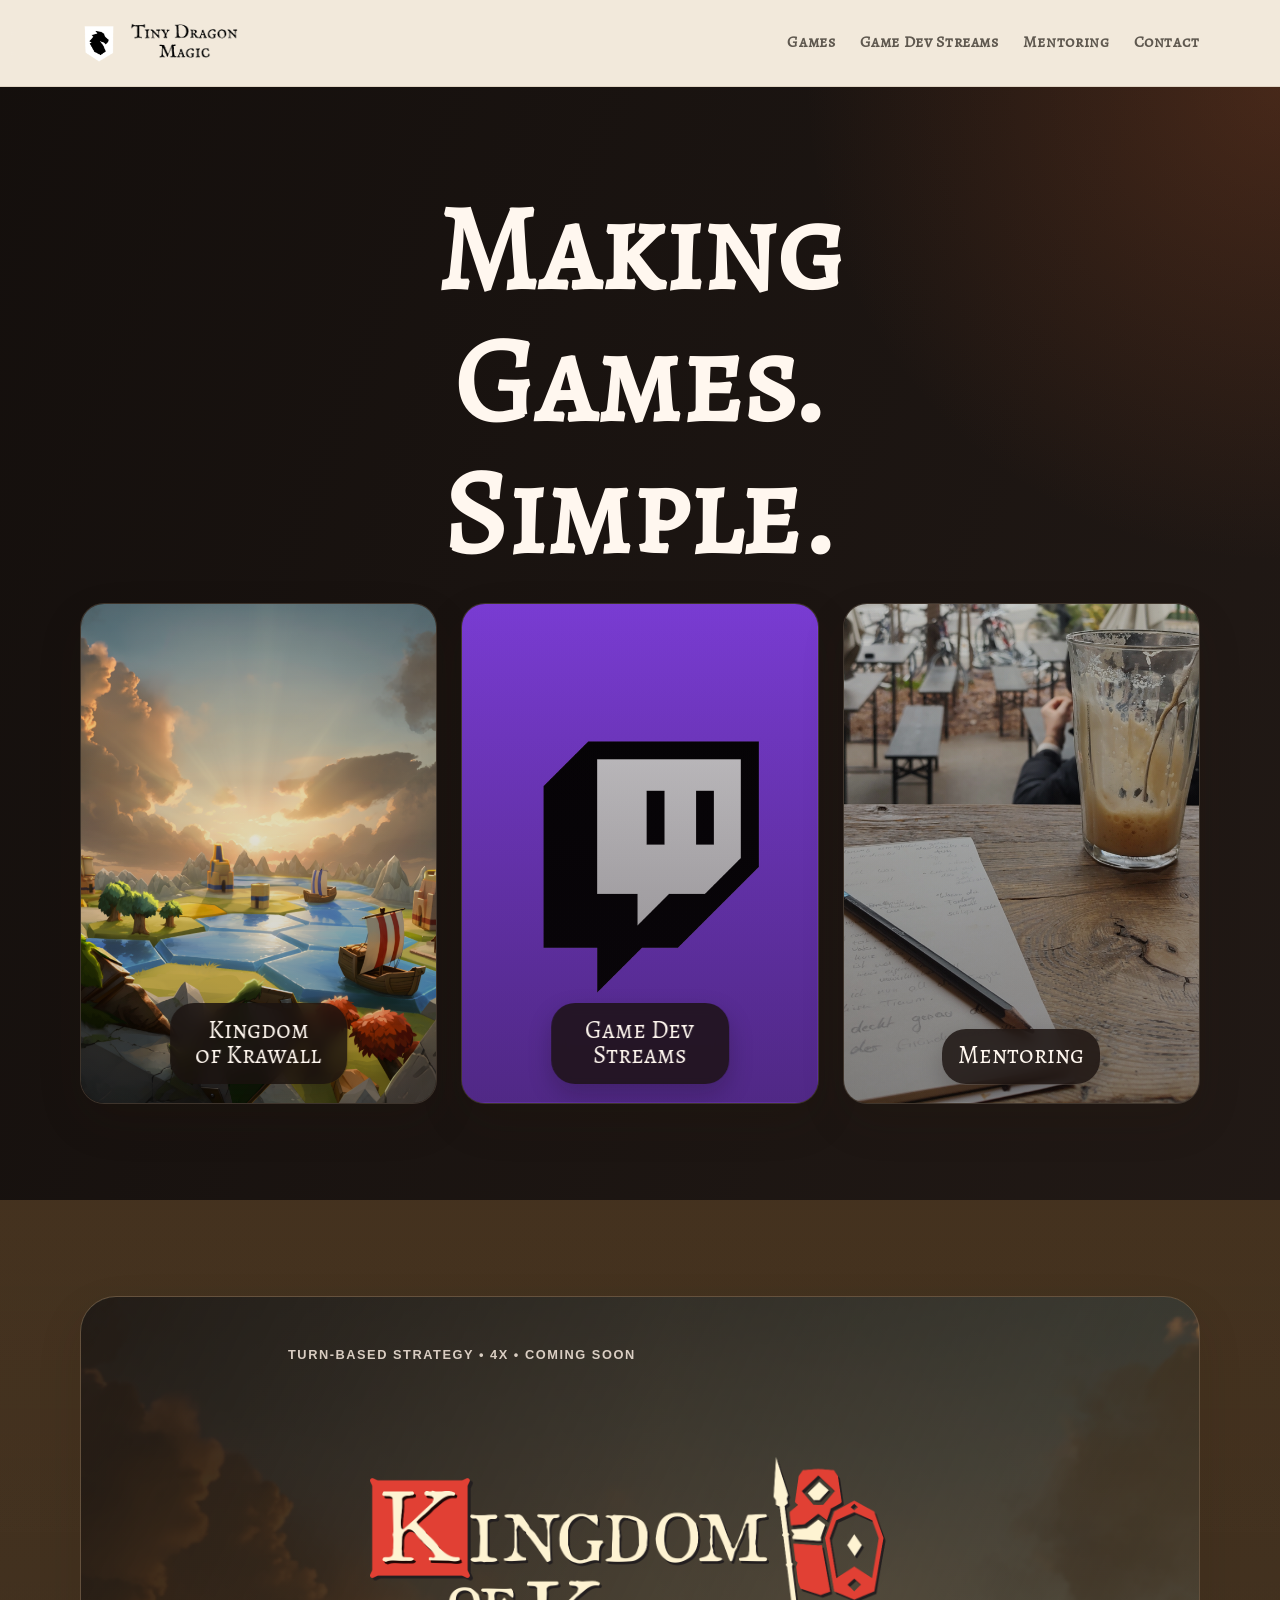
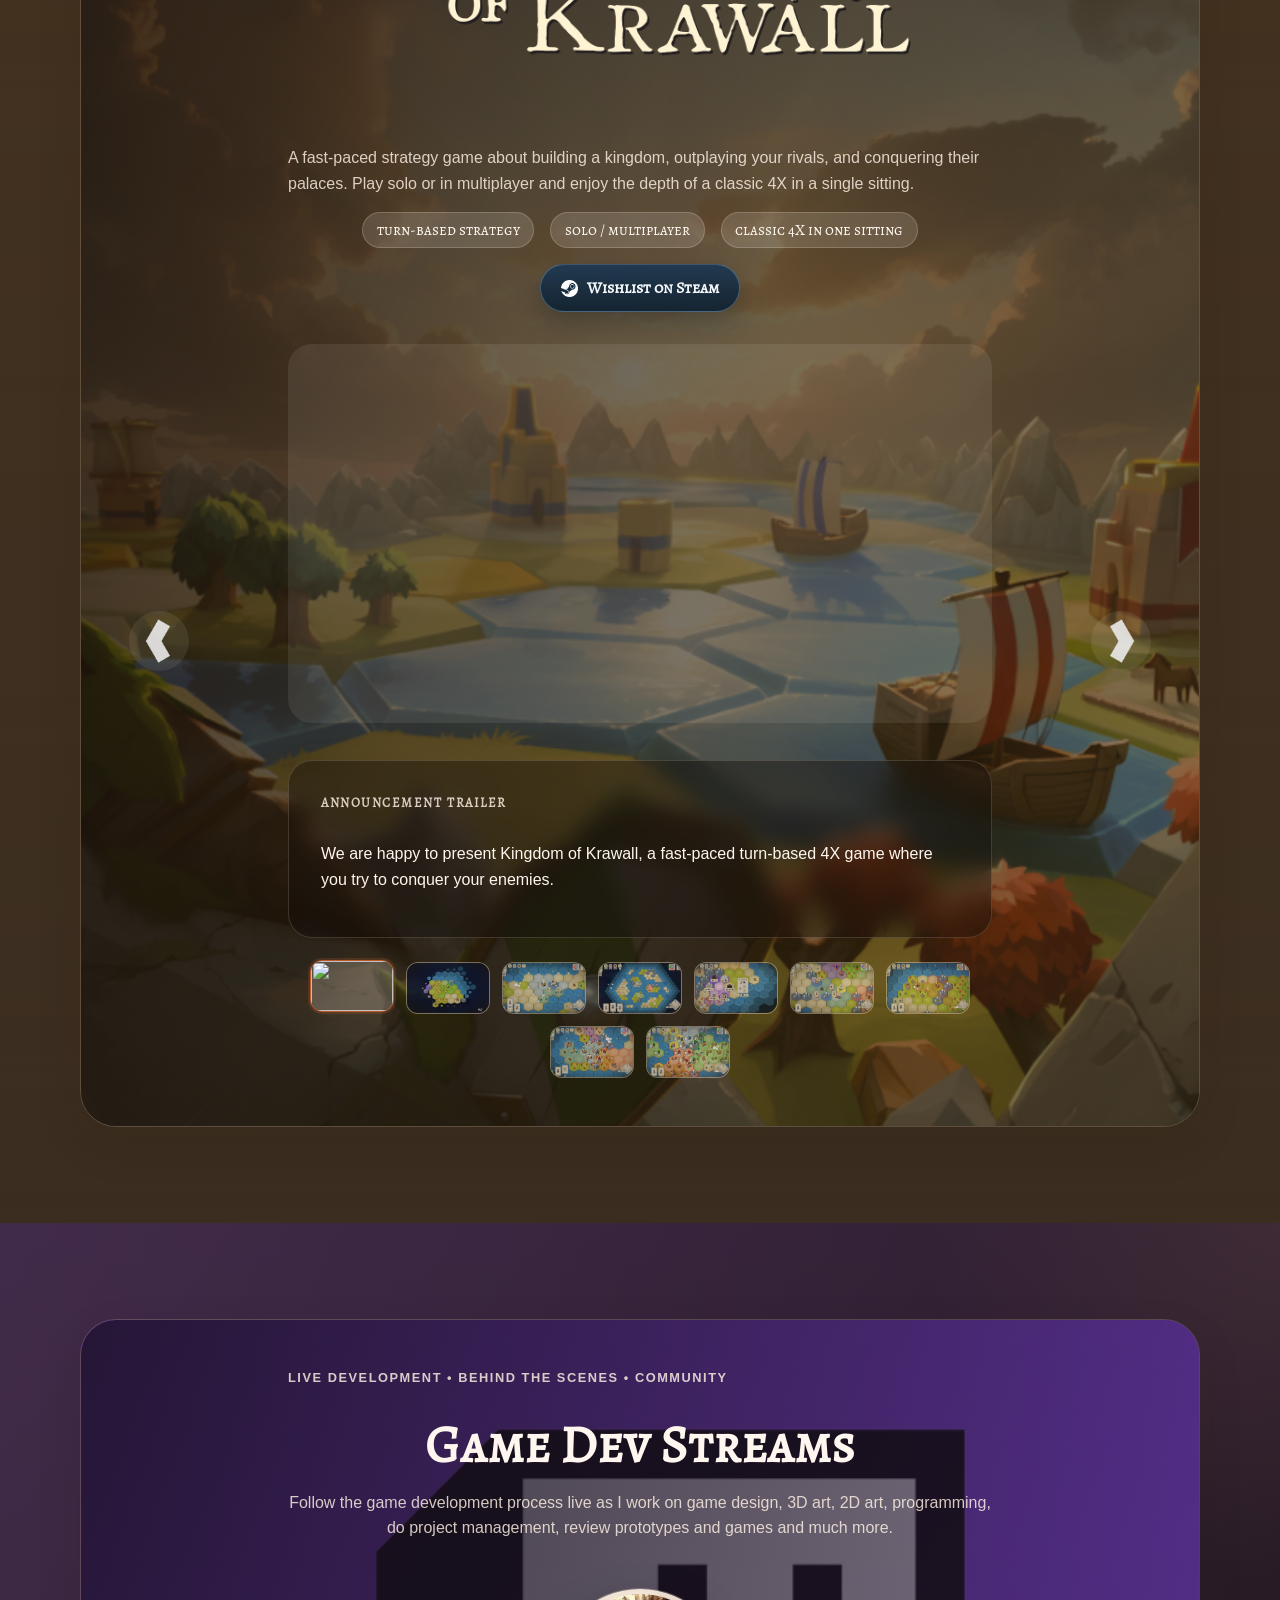
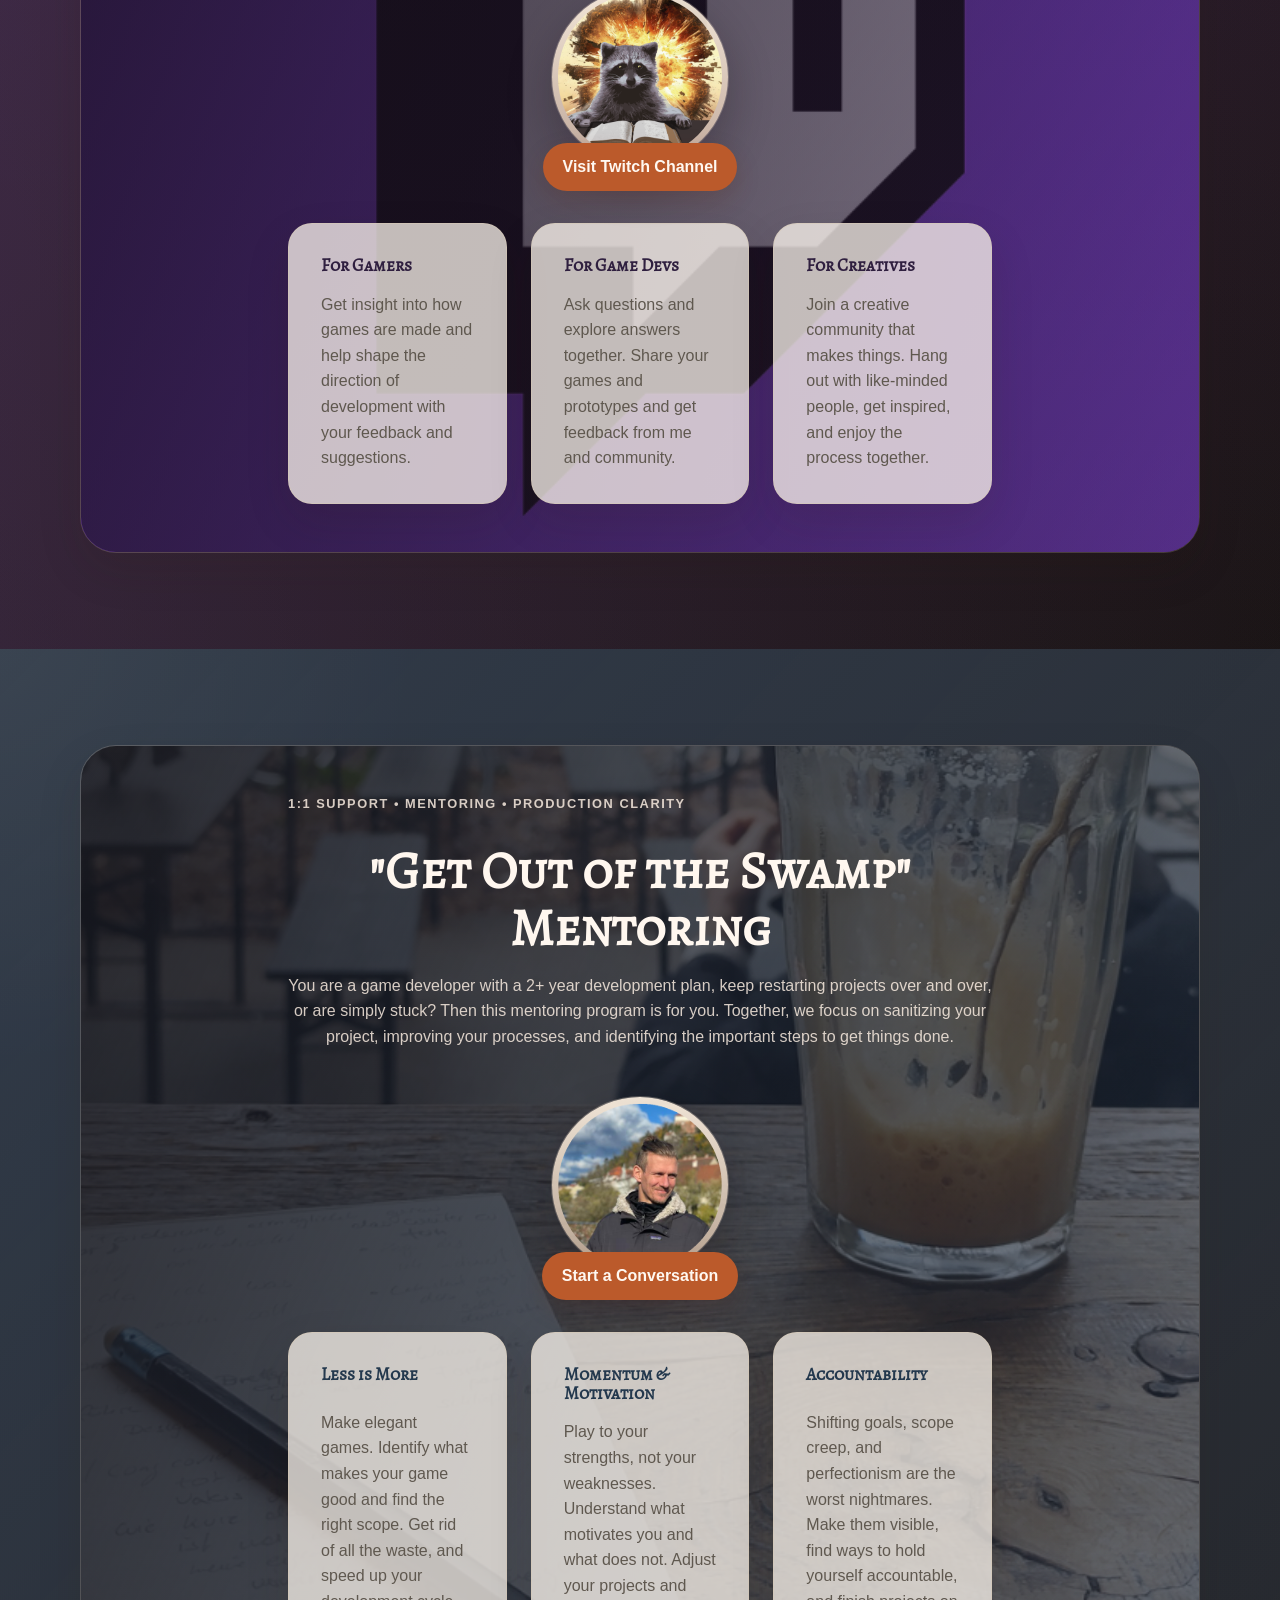
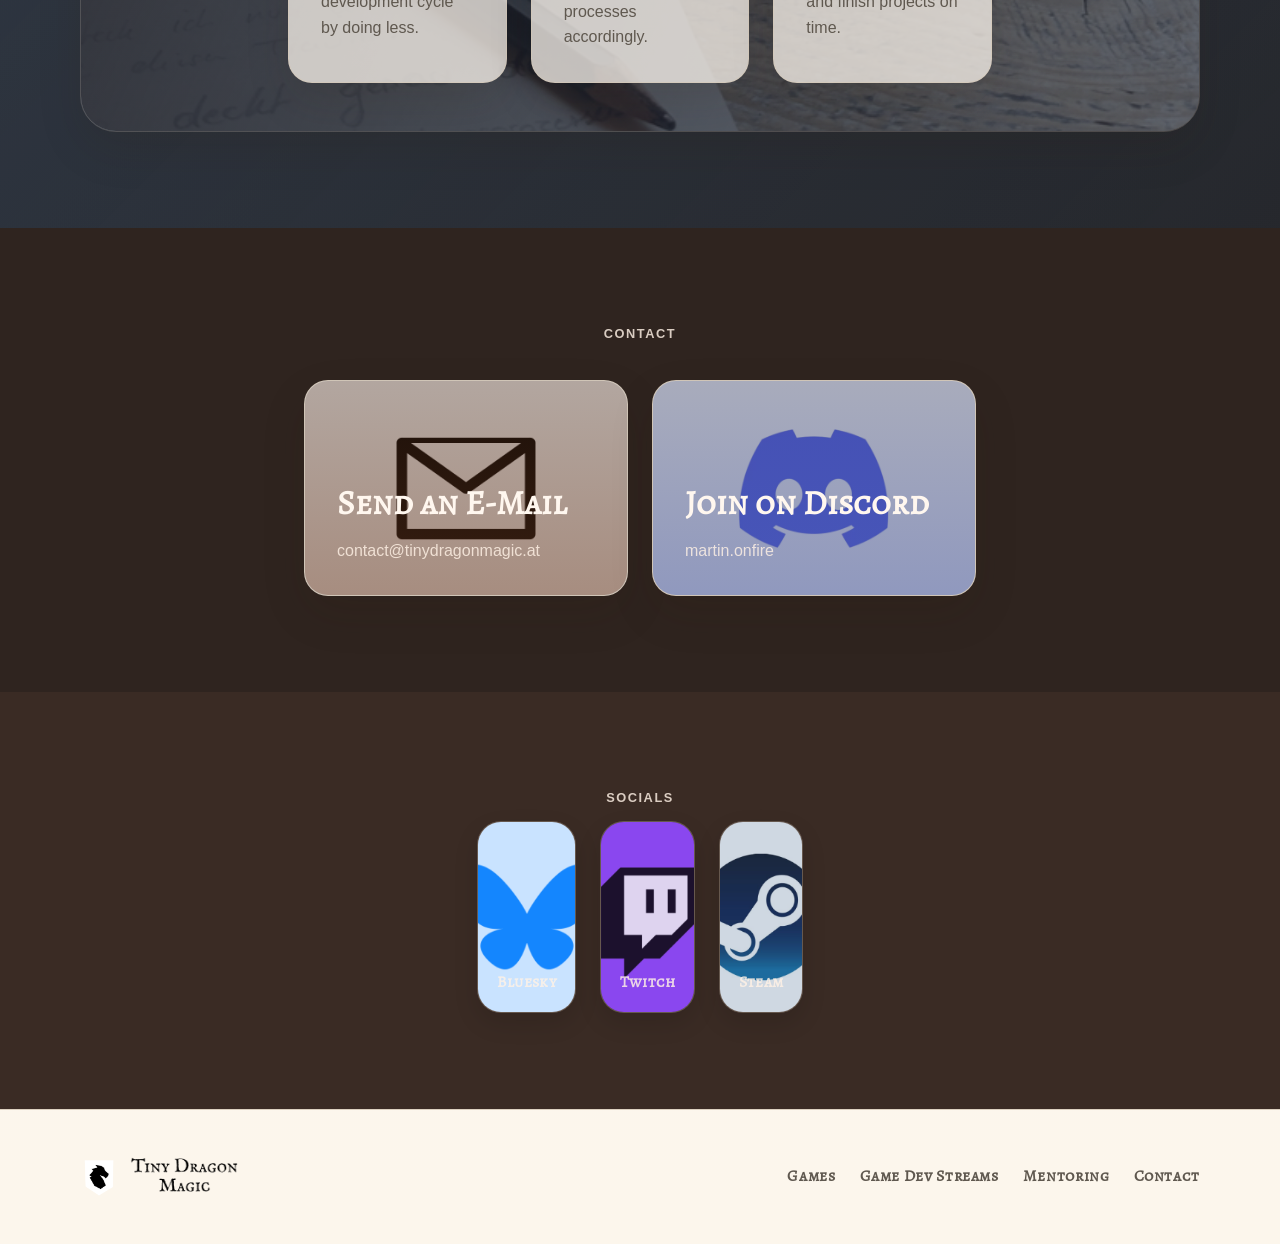
==== commit 86c70510: "update claim" ====
--- a/index.html
+++ b/index.html
@@ -12,6 +12,8 @@
     content="Discover Kingdom of Krawall, explore mentoring for indie developers, and get in touch.">
   <meta property="og:type" content="website">
   <meta property="og:image" content="assets/images/kingdom_of_krawall/hero/landing_page_hero.png">
+  <link rel="icon" type="image/png" href="assets/icons/ui/tdm_logo_transparent.png">
+  <link rel="apple-touch-icon" href="assets/icons/ui/tdm_logo_transparent.png">
   <link rel="stylesheet" href="styles.css">
 </head>
 
@@ -43,7 +45,7 @@
       <div class="section-overlay" aria-hidden="true"></div>
       <div class="container hero-grid">
         <div class="hero-copy">
-          <h1>Build worlds for players. Share hard-won lessons with developers.</h1>
+          <h1>Making Games. Simple.</h1>
         </div>
 
         <div class="hero-panels" aria-label="Highlights">
--- a/styles.css
+++ b/styles.css
@@ -48,7 +48,7 @@
   --space-6: 3rem;
   --space-7: 4rem;
   --space-8: 6rem;
-  --font-display: "Trebuchet MS", "Segoe UI", sans-serif;
+  --font-display: "Krawall SC", "Trebuchet MS", "Segoe UI", sans-serif;
   --font-body: "Segoe UI", Arial, sans-serif;
   --font-krawall-sc: "Krawall SC", "Trebuchet MS", "Segoe UI", sans-serif;
   --font-krawall-sans: "Krawall Sans", "Segoe UI", Arial, sans-serif;
@@ -151,6 +151,14 @@
 .site-footer a,
 .social-list a {
   color: var(--color-muted);
+}
+
+.site-nav a,
+.site-footer a {
+  font-family: var(--font-display);
+  font-size: 1rem;
+  font-weight: 700;
+  letter-spacing: 0.04em;
 }
 
 .social-list {
@@ -373,12 +381,15 @@
 .hero-grid {
   position: relative;
   grid-template-columns: 1fr;
-  align-items: start;
+  align-items: center;
   min-height: calc(100vh - 5rem);
 }
 
 .hero-copy {
   max-width: 44rem;
+  justify-items: center;
+  text-align: center;
+  margin: 0 auto;
 }
 
 .hero-panels {
@@ -415,8 +426,8 @@
 }
 
 h1 {
-  font-size: clamp(2.8rem, 8vw, 5.5rem);
-  max-width: 12ch;
+  font-size: clamp(4rem, 11vw, 7.5rem);
+  max-width: none;
 }
 
 h2 {
@@ -857,7 +868,7 @@
 
 .image-card-game .image-card-copy>p,
 .image-card-game .carousel-caption h4 {
-  font-family: var(--font-krawall-sans);
+  font-family: var(--font-body);
 }
 
 .image-card-game .carousel-caption h4 {
@@ -919,6 +930,14 @@
 .feature-card,
 .contact-card {
   background: var(--color-surface-soft);
+}
+
+.section-streams .feature-card h4 {
+  color: #2f1f3f;
+}
+
+.section-mentoring .feature-card h4 {
+  color: #23384d;
 }
 
 .contact-card {
@@ -1335,7 +1354,8 @@
   }
 
   h1 {
-    max-width: 10ch;
+    font-size: clamp(3.2rem, 12vw, 5rem);
+    max-width: none;
   }
 
   .panel-card,
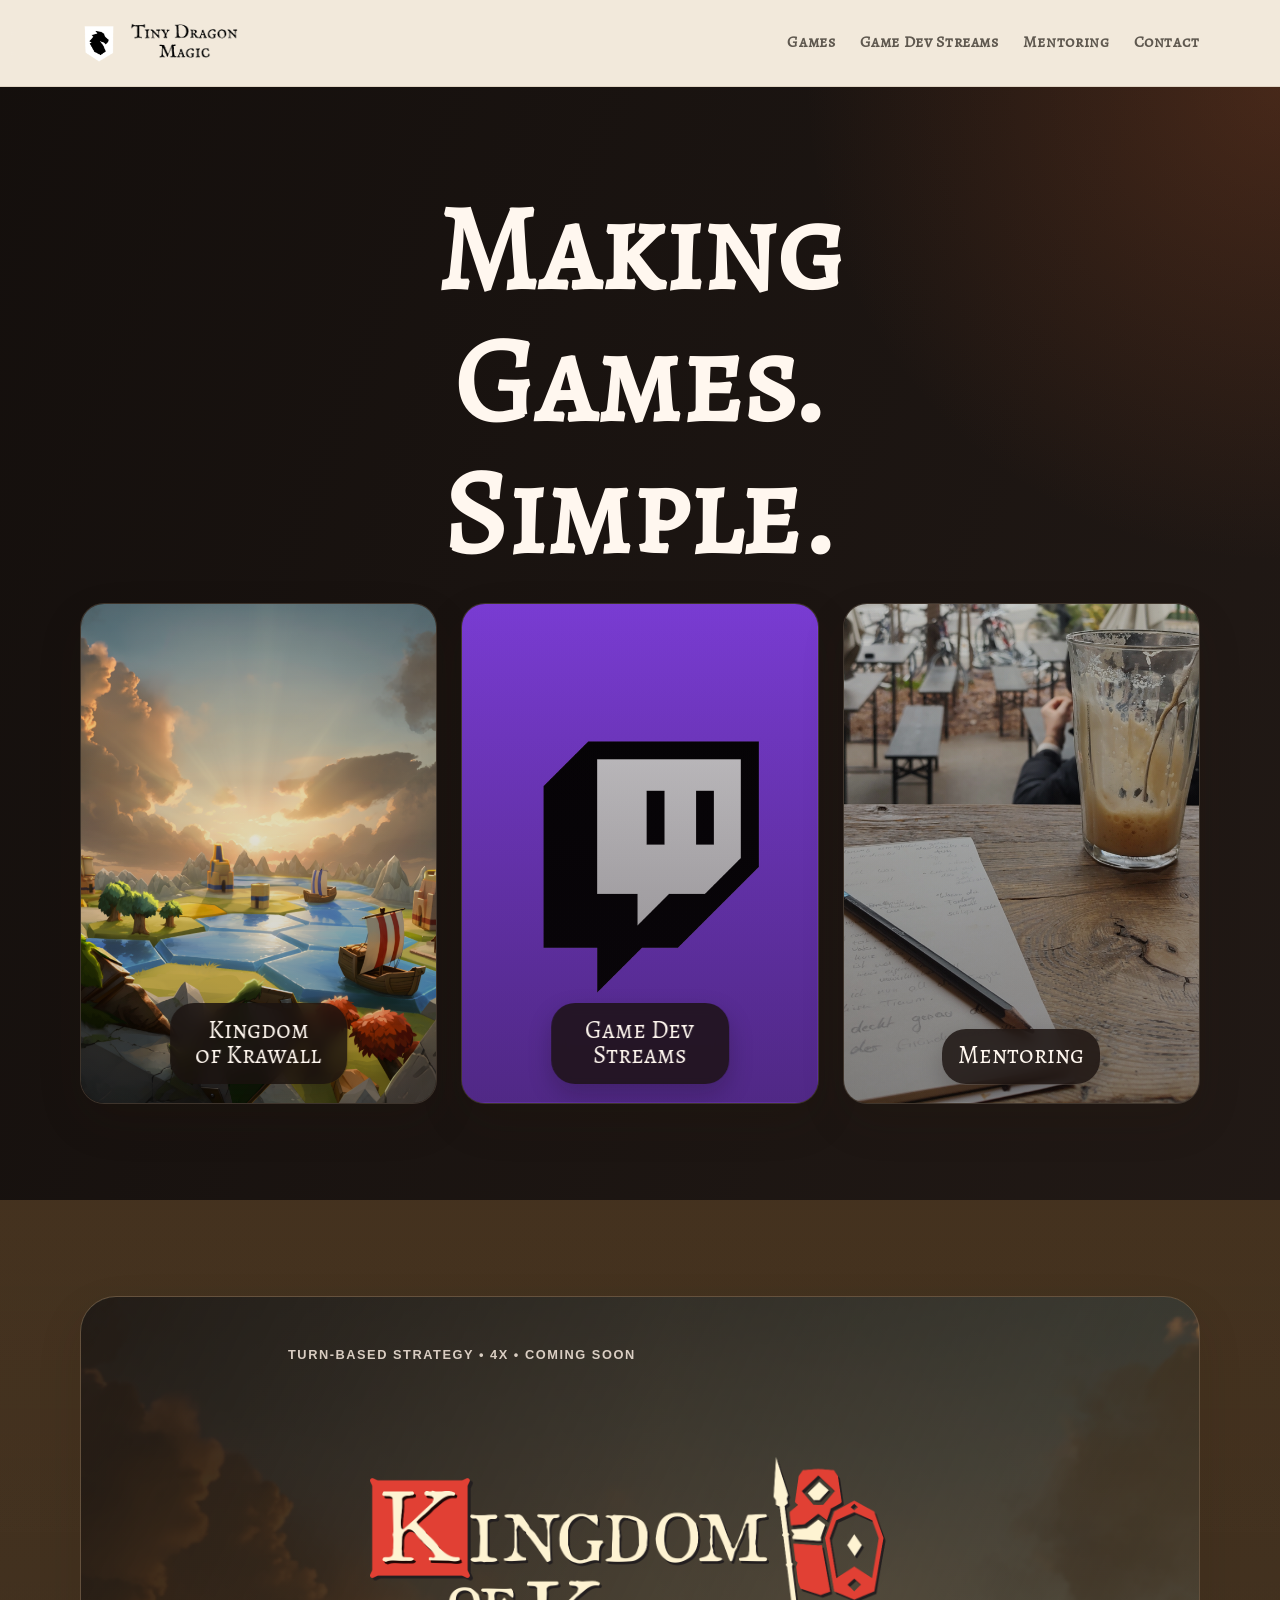
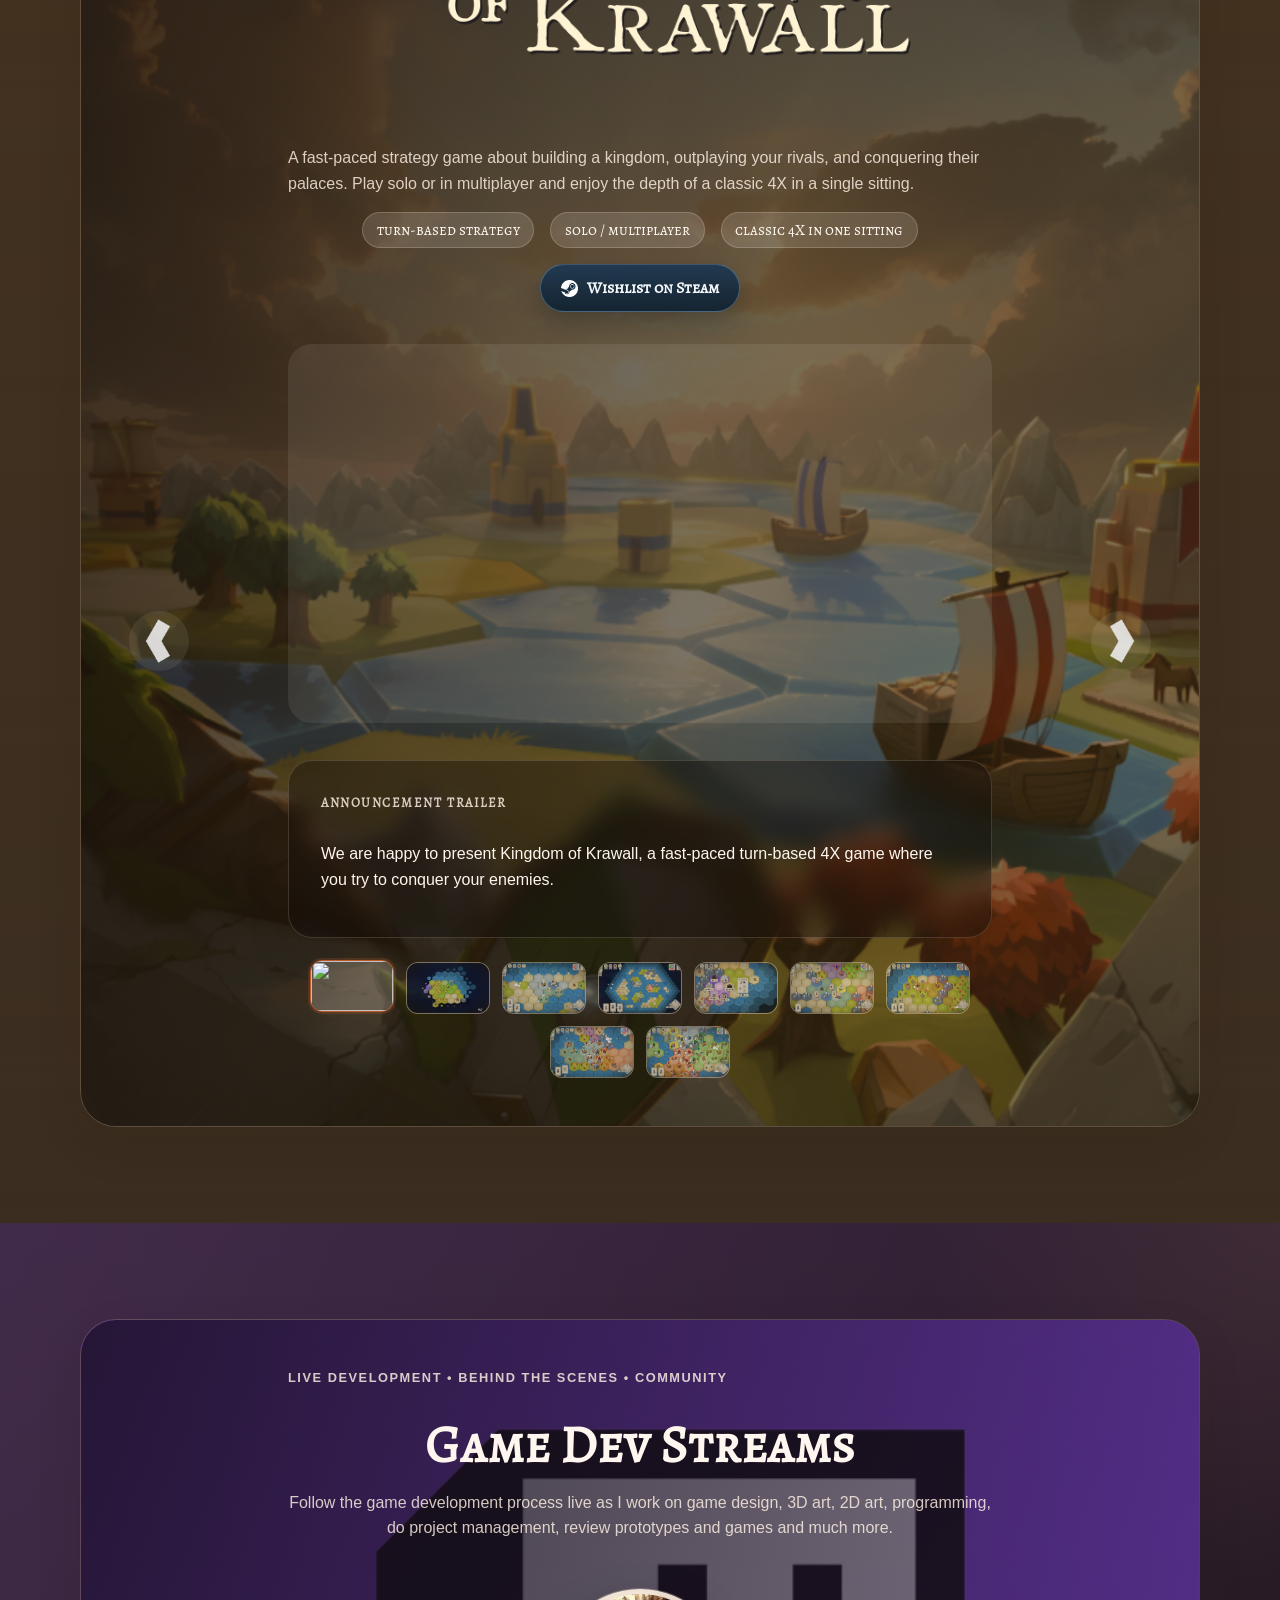
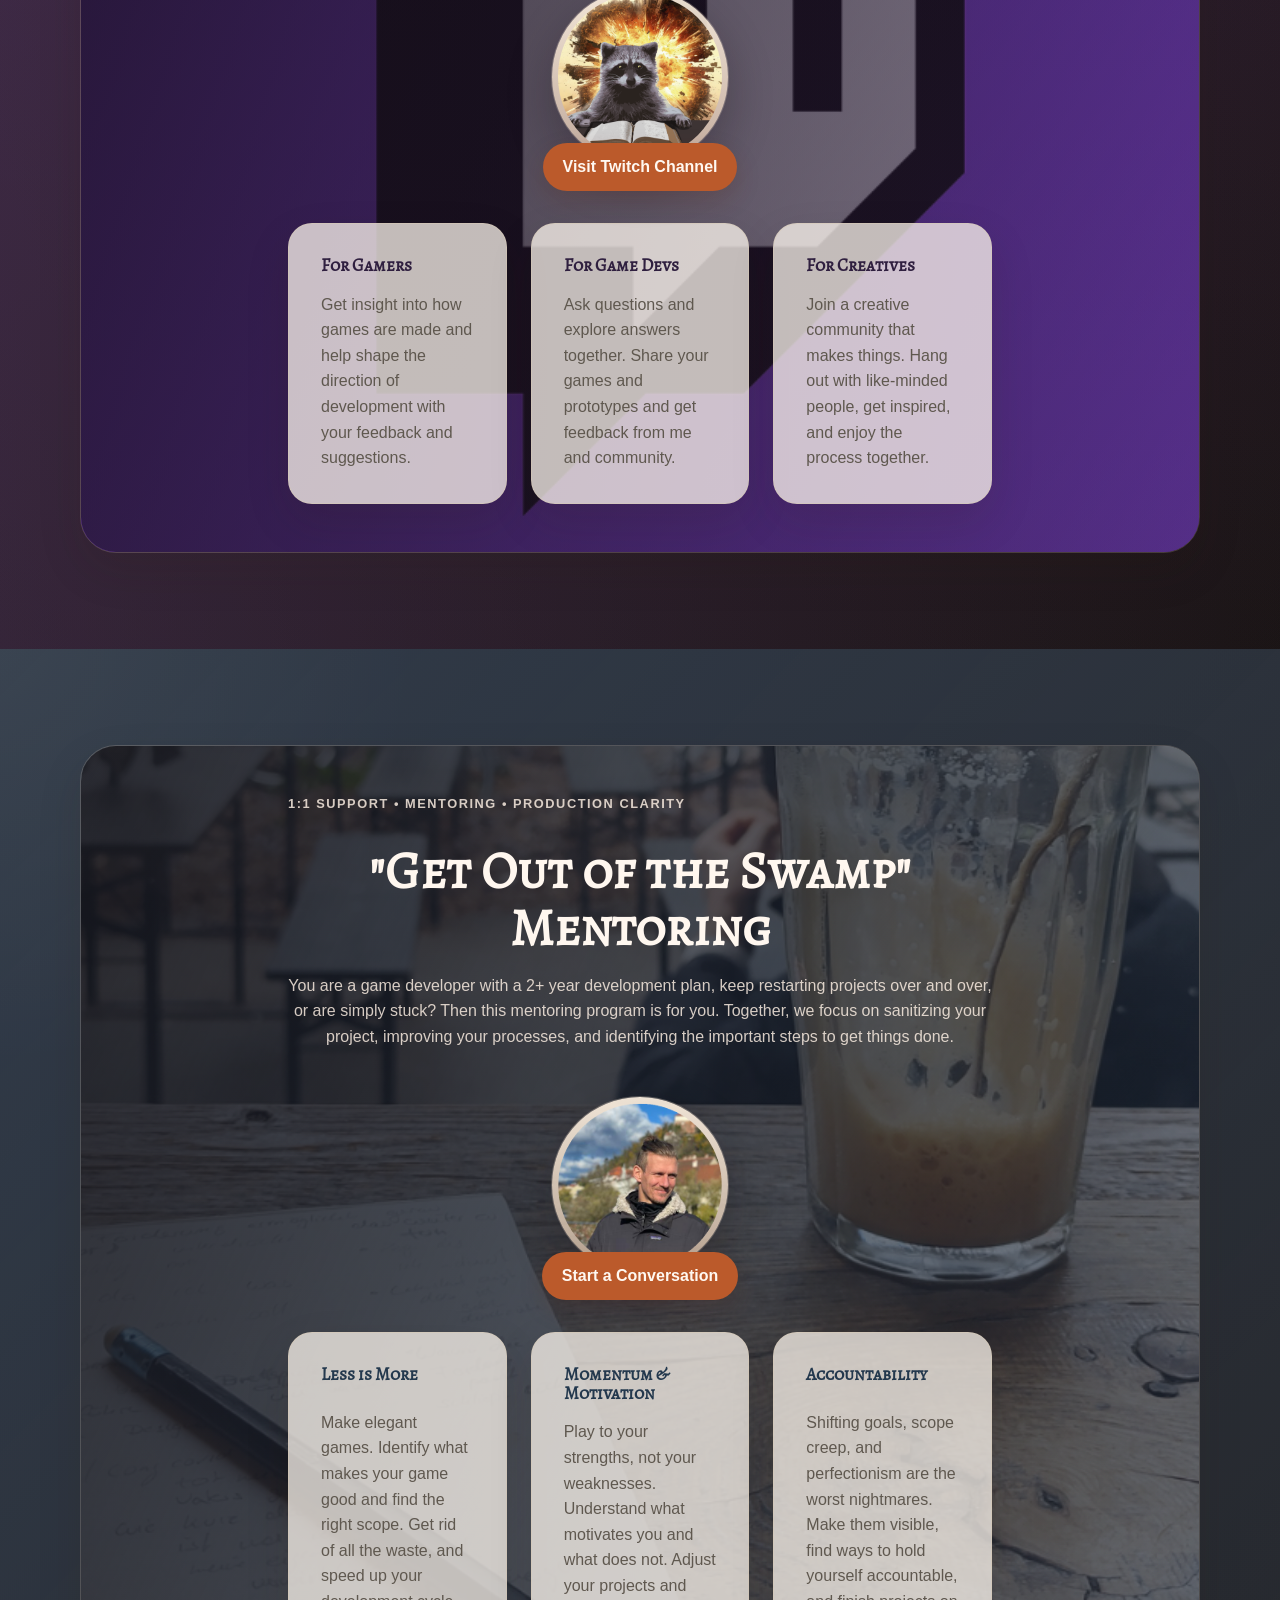
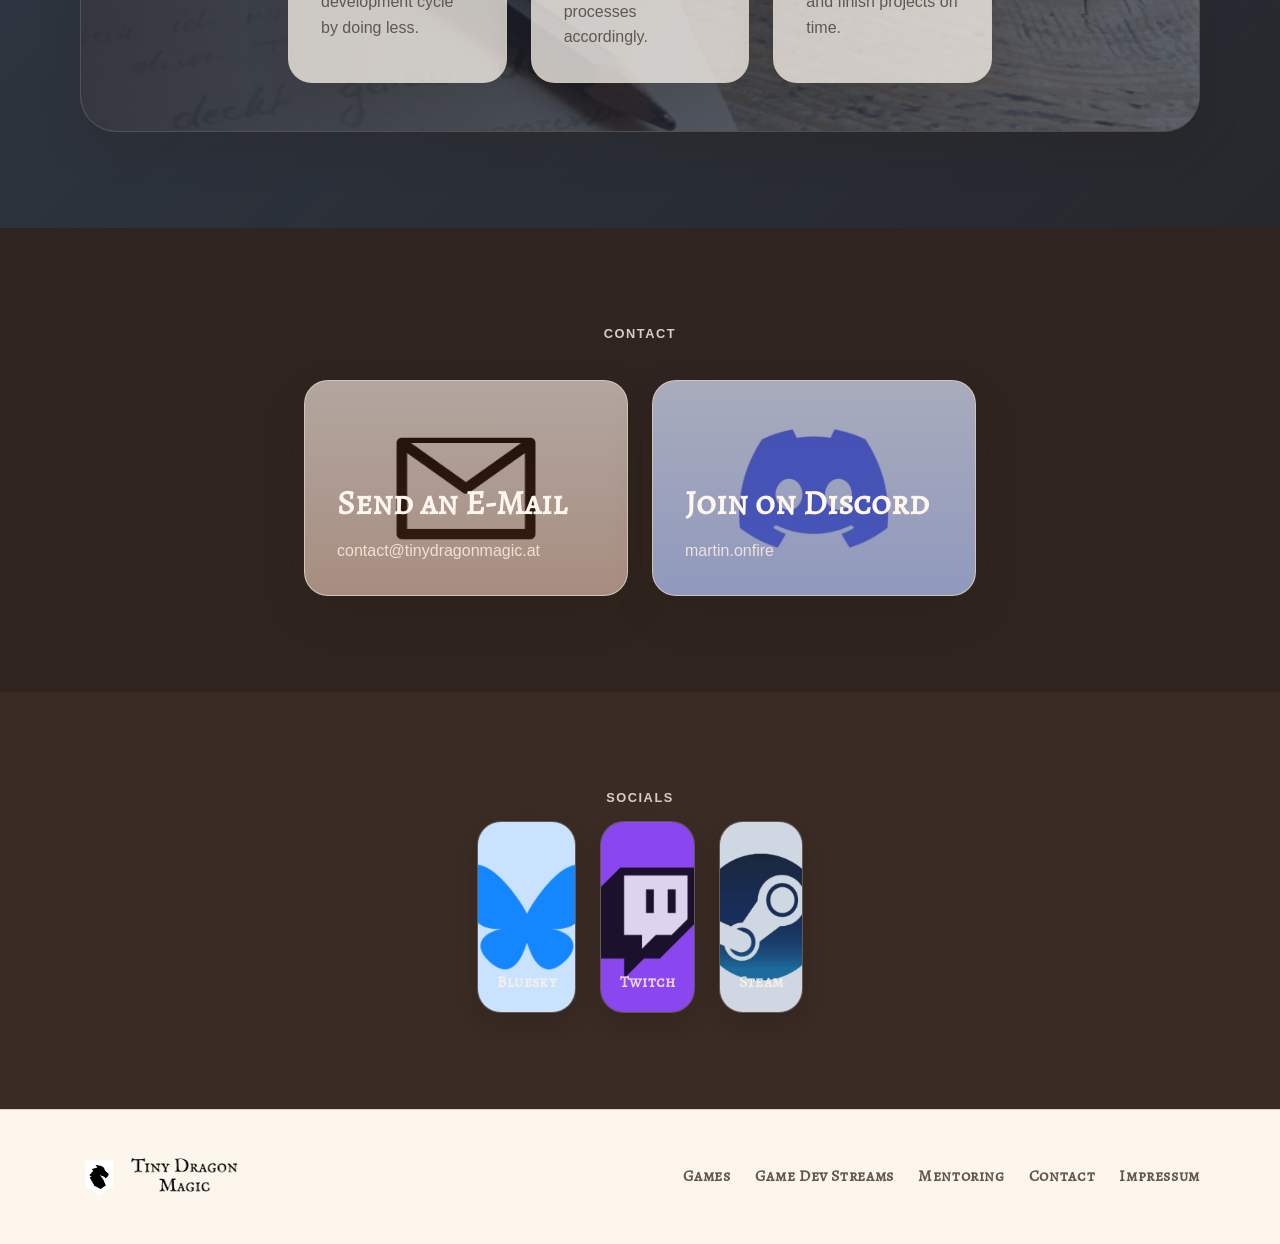
==== commit f75ac38c: "add impressum" ====
--- a/index.html
+++ b/index.html
@@ -502,6 +502,7 @@
         <a href="#streams">Game Dev Streams</a>
         <a href="#mentoring">Mentoring</a>
         <a href="#contact">Contact</a>
+        <a href="impressum.html">Impressum</a>
       </nav>
     </div>
   </footer>
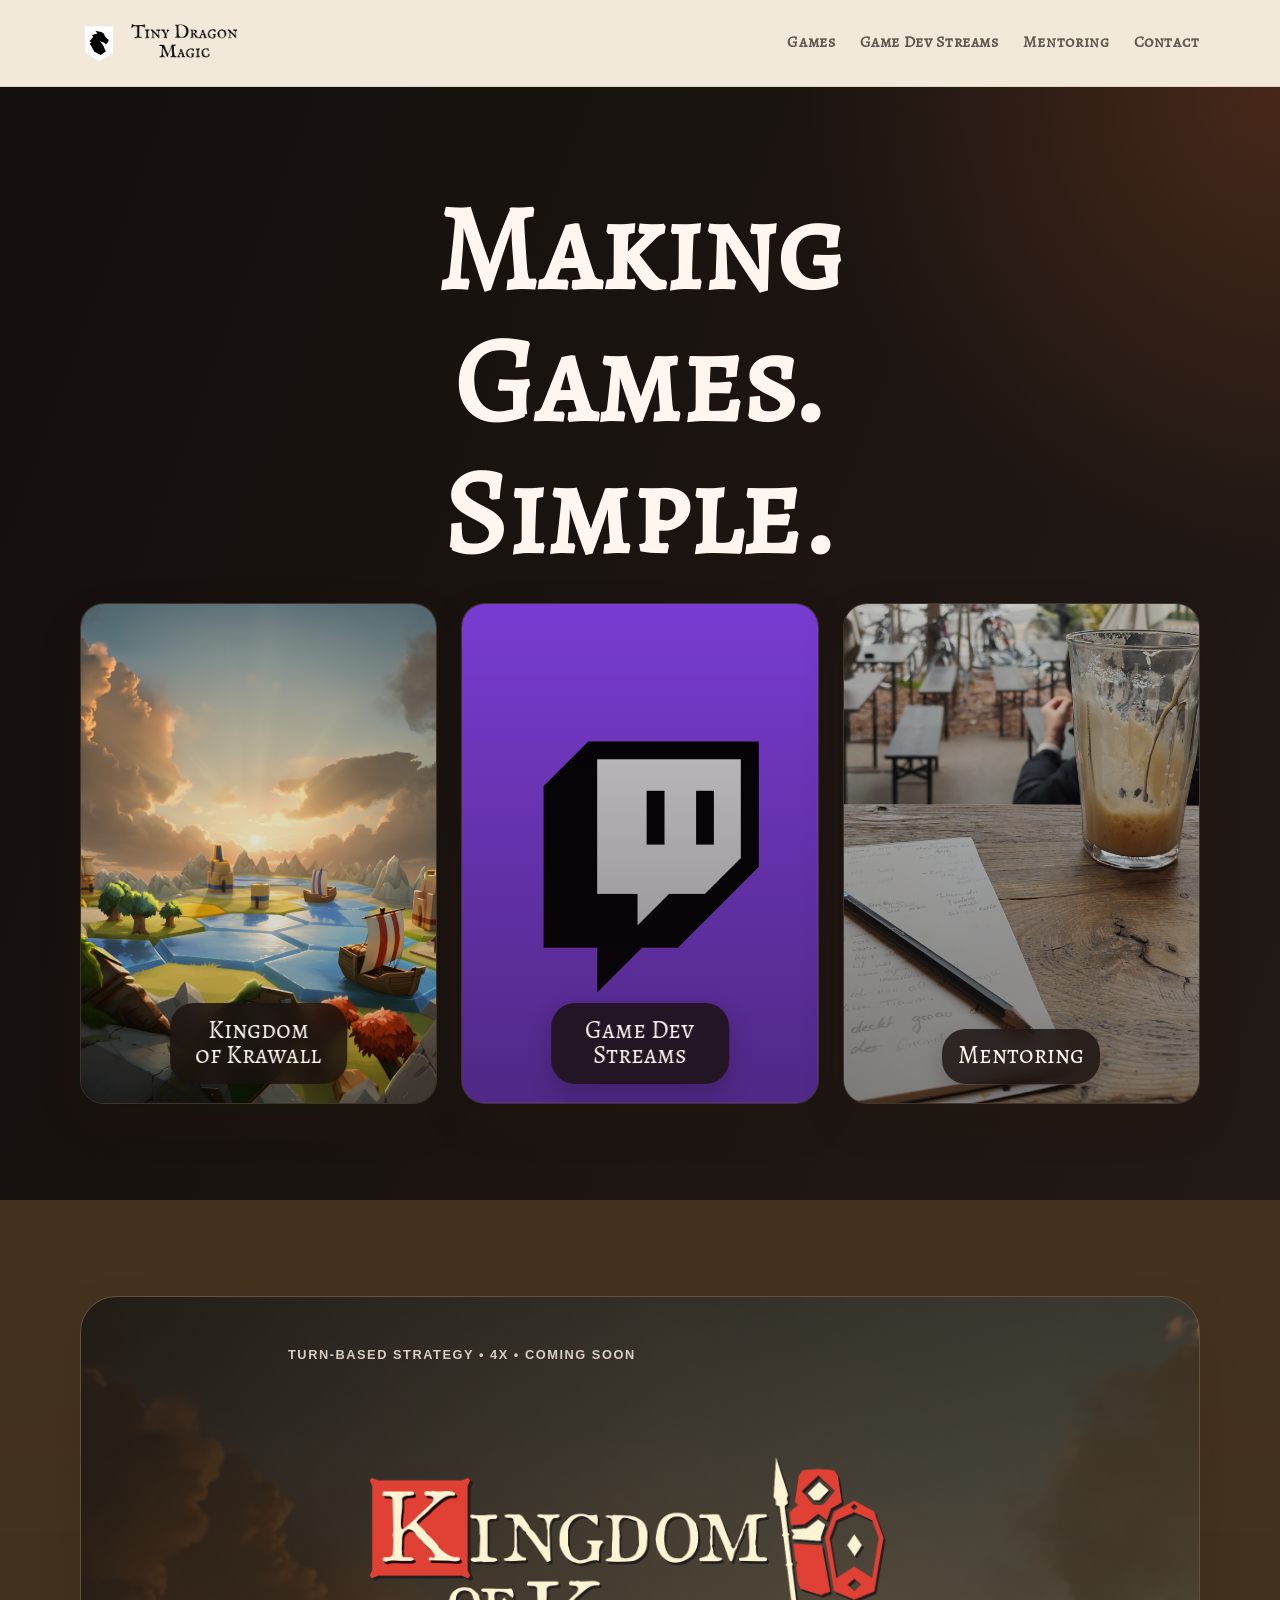
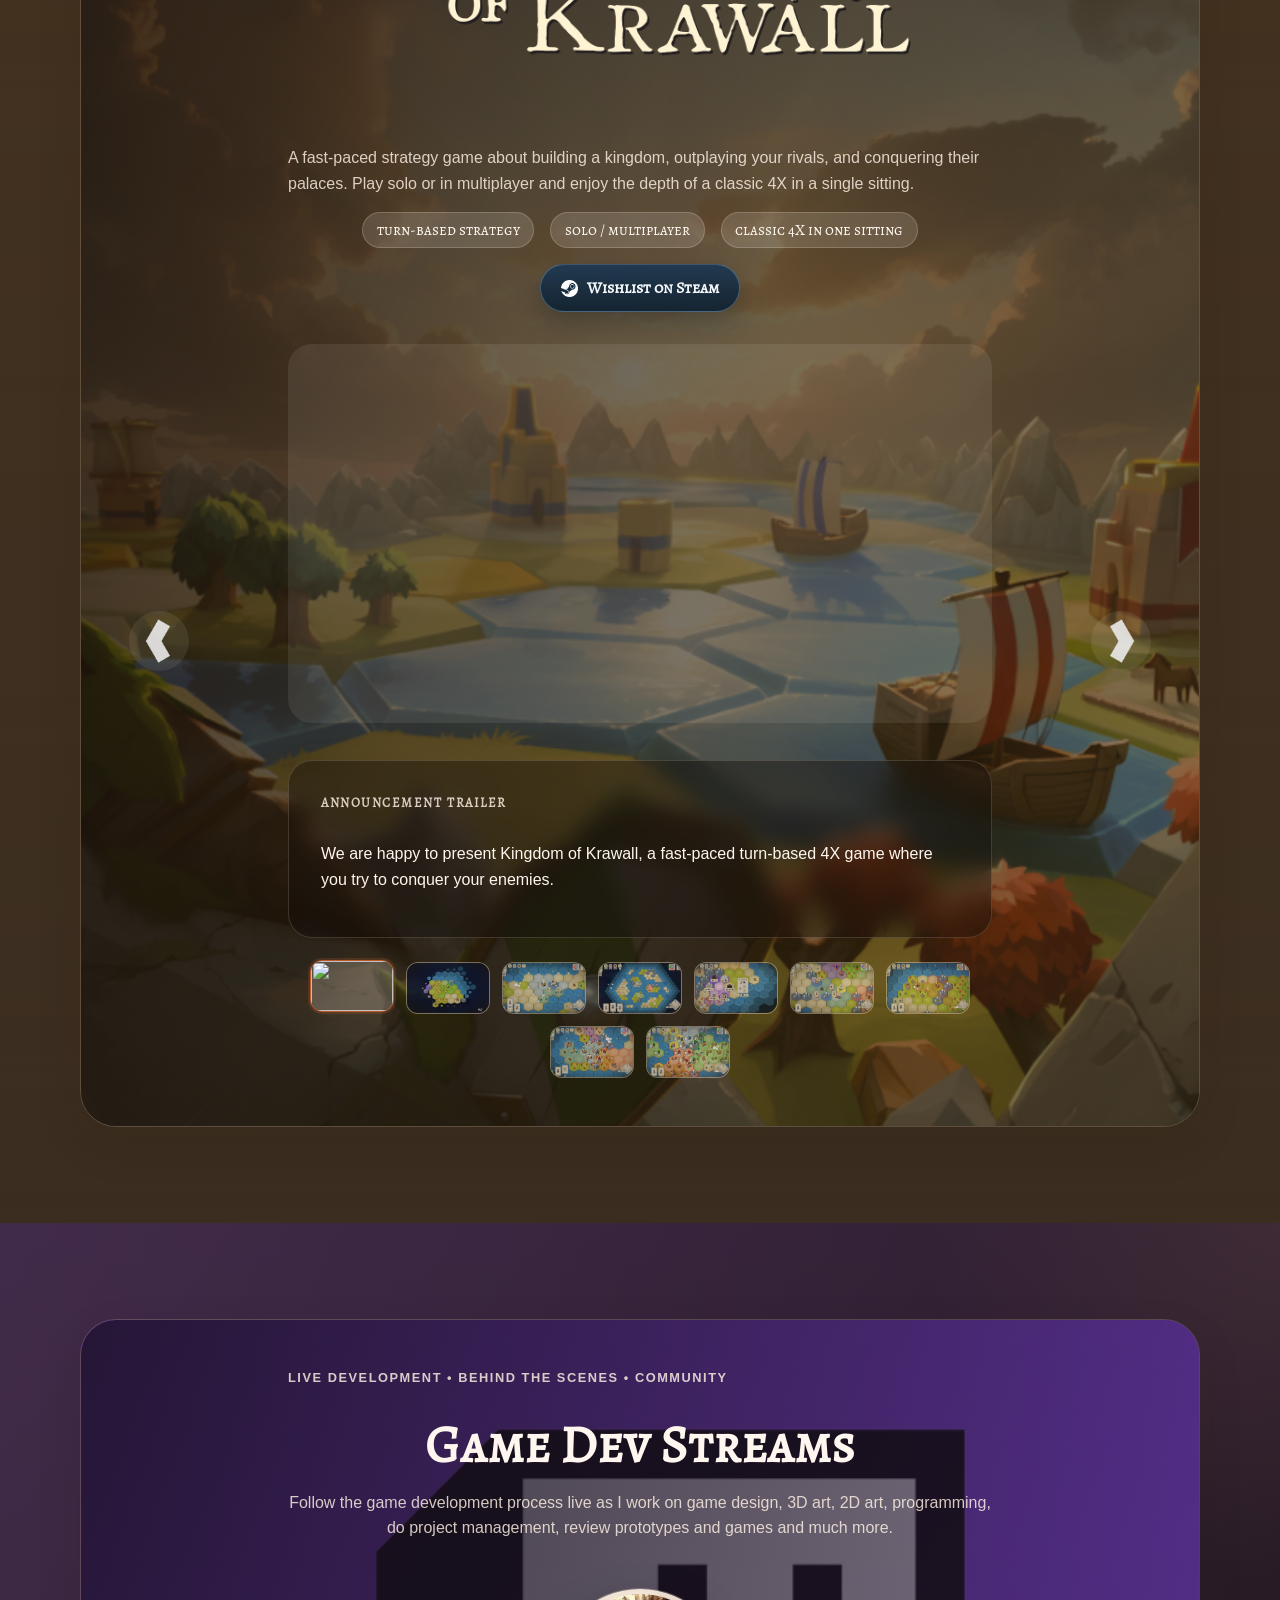
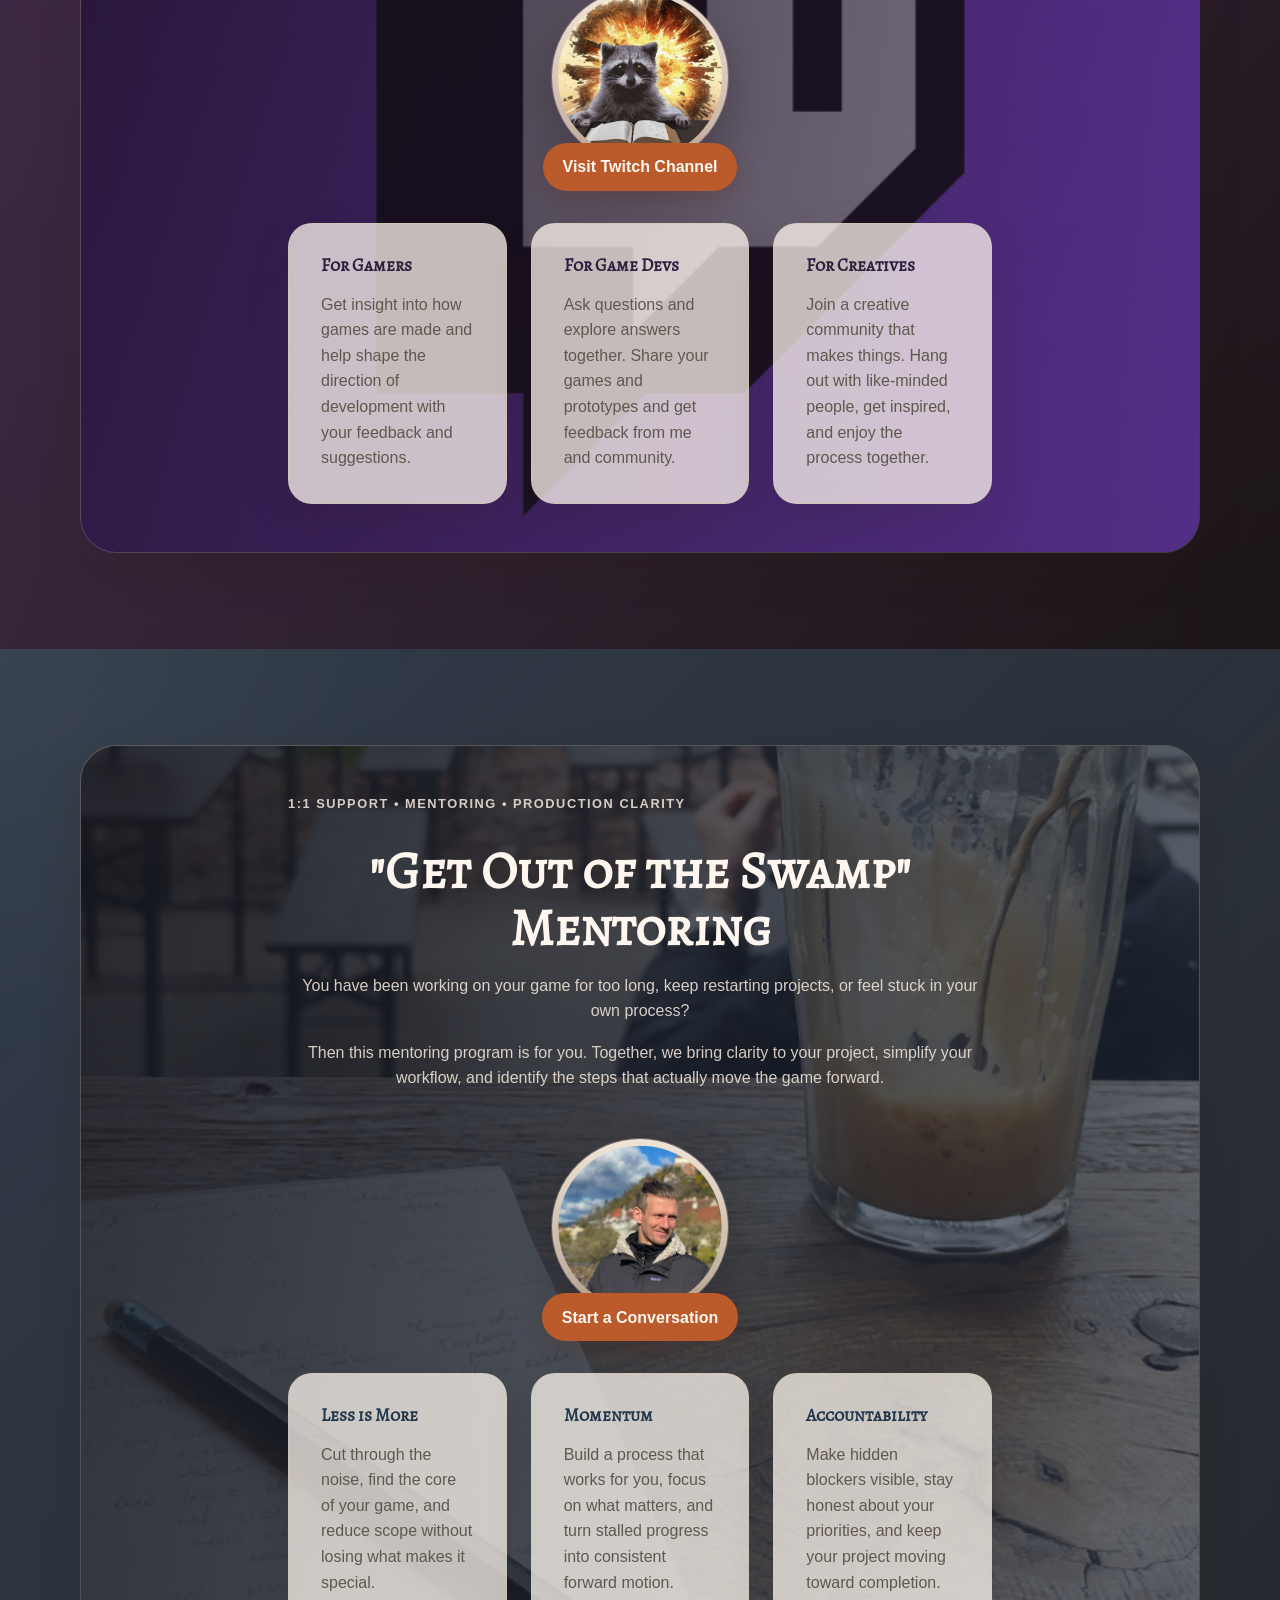
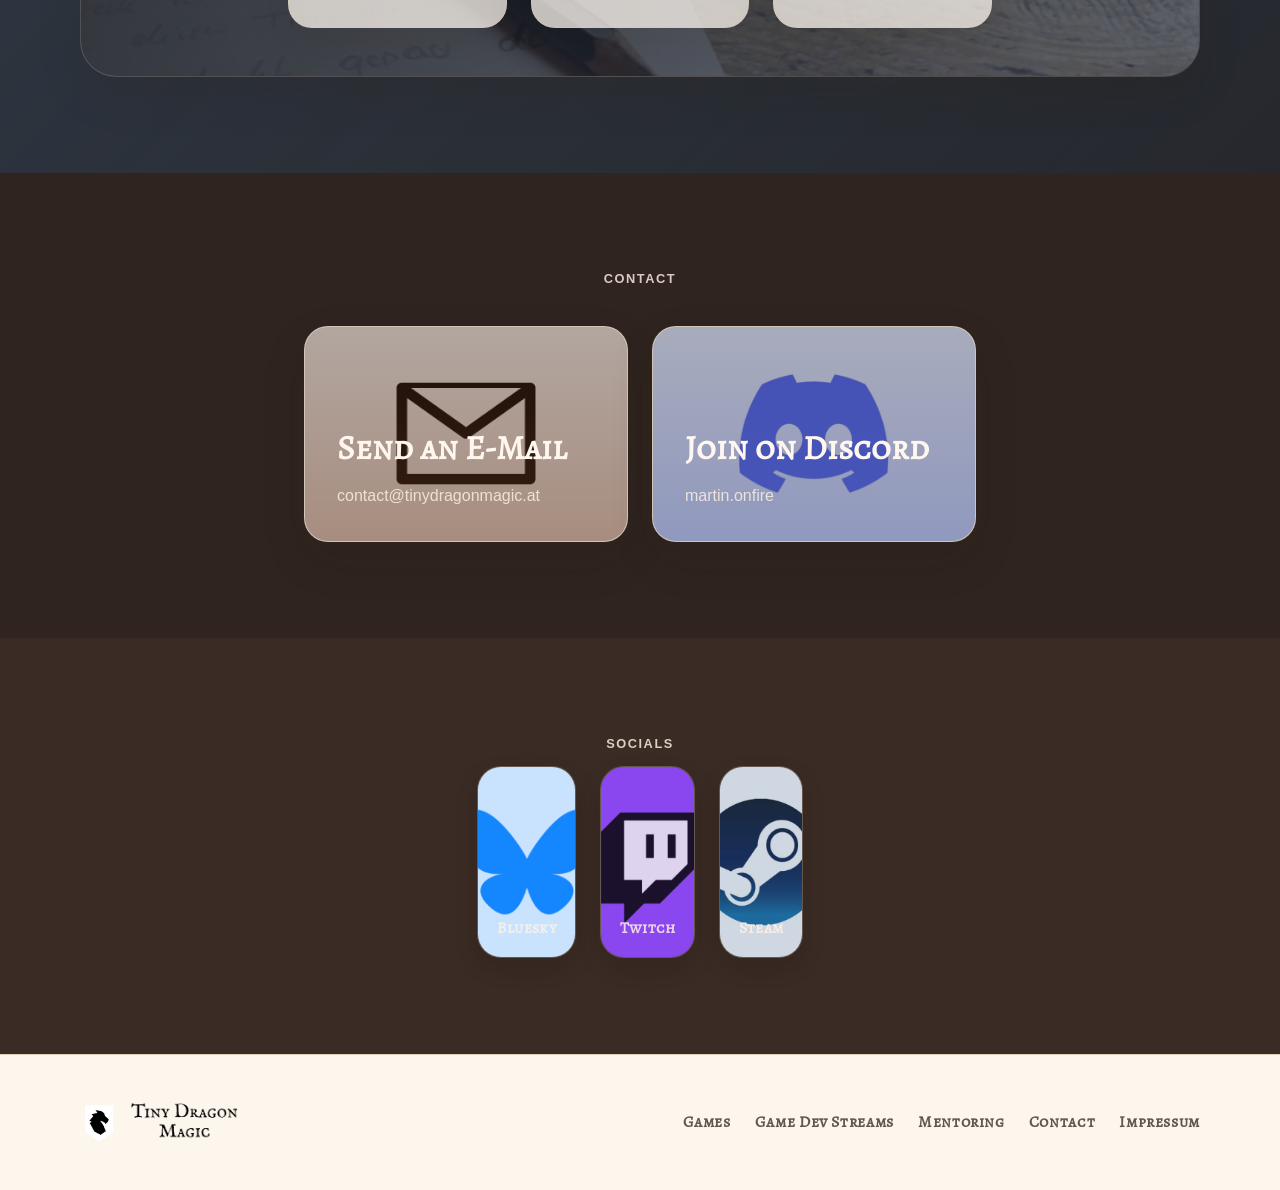
==== commit b55d49f8: "polish mentoring section" ====
--- a/index.html
+++ b/index.html
@@ -389,12 +389,13 @@
                 <p class="meta-line">1:1 support • Mentoring • Production clarity</p>
                 <h2>"Get Out of the Swamp" Mentoring</h2>
                 <p>
-                  You are a game developer with a 2+ year development plan, keep restarting projects over and over, or
-                  are
-                  simply stuck?
+                  You have been working on your game for too long, keep restarting projects, or feel stuck in your own
+                  process?
+                </p>
+                <p>
                   Then this mentoring program is for you.
-                  Together, we focus on sanitizing your project, improving your
-                  processes, and identifying the important steps to get things done.
+                  Together, we bring clarity to your project, simplify your workflow, and identify the steps that
+                  actually move the game forward.
                 </p>
                 <div class="tag-row" aria-label="Mentoring highlights">
                 </div>
@@ -414,20 +415,18 @@
               <div class="feature-grid feature-grid-on-card">
                 <article class="feature-card">
                   <h4>Less is More</h4>
-                  <p>Make elegant games. Identify what makes your game good and find the right scope. Get rid of all
-                    the waste, and speed up your development cycle by doing less.</p>
+                  <p>Cut through the noise, find the core of your game, and reduce scope without losing what makes it
+                    special.</p>
                 </article>
                 <article class="feature-card">
-                  <h4>Momentum & Motivation</h4>
-                  <p>Play to your strengths, not your weaknesses. Understand what motivates you and what does not.
-                    Adjust
-                    your projects and processes accordingly.</p>
+                  <h4>Momentum</h4>
+                  <p>Build a process that works for you, focus on what matters, and turn stalled progress into
+                    consistent forward motion.</p>
                 </article>
                 <article class="feature-card">
                   <h4>Accountability</h4>
-                  <p>Shifting goals, scope creep, and perfectionism are the worst nightmares. Make
-                    them visible, find ways to hold yourself accountable, and finish projects on time.
-                  </p>
+                  <p>Make hidden blockers visible, stay honest about your priorities, and keep your project moving
+                    toward completion.</p>
                 </article>
               </div>
             </div>
@@ -511,4 +510,4 @@
   <script src="scripts.js"></script>
 </body>
 
-</html>
+</html>
--- a/styles.css
+++ b/styles.css
@@ -1271,6 +1271,11 @@
   max-width: 42rem;
 }
 
+.legal-card {
+  margin-left: auto;
+  margin-right: auto;
+}
+
 .site-footer {
   padding: var(--space-4) 0;
   border-top: 1px solid rgba(214, 201, 182, 0.8);
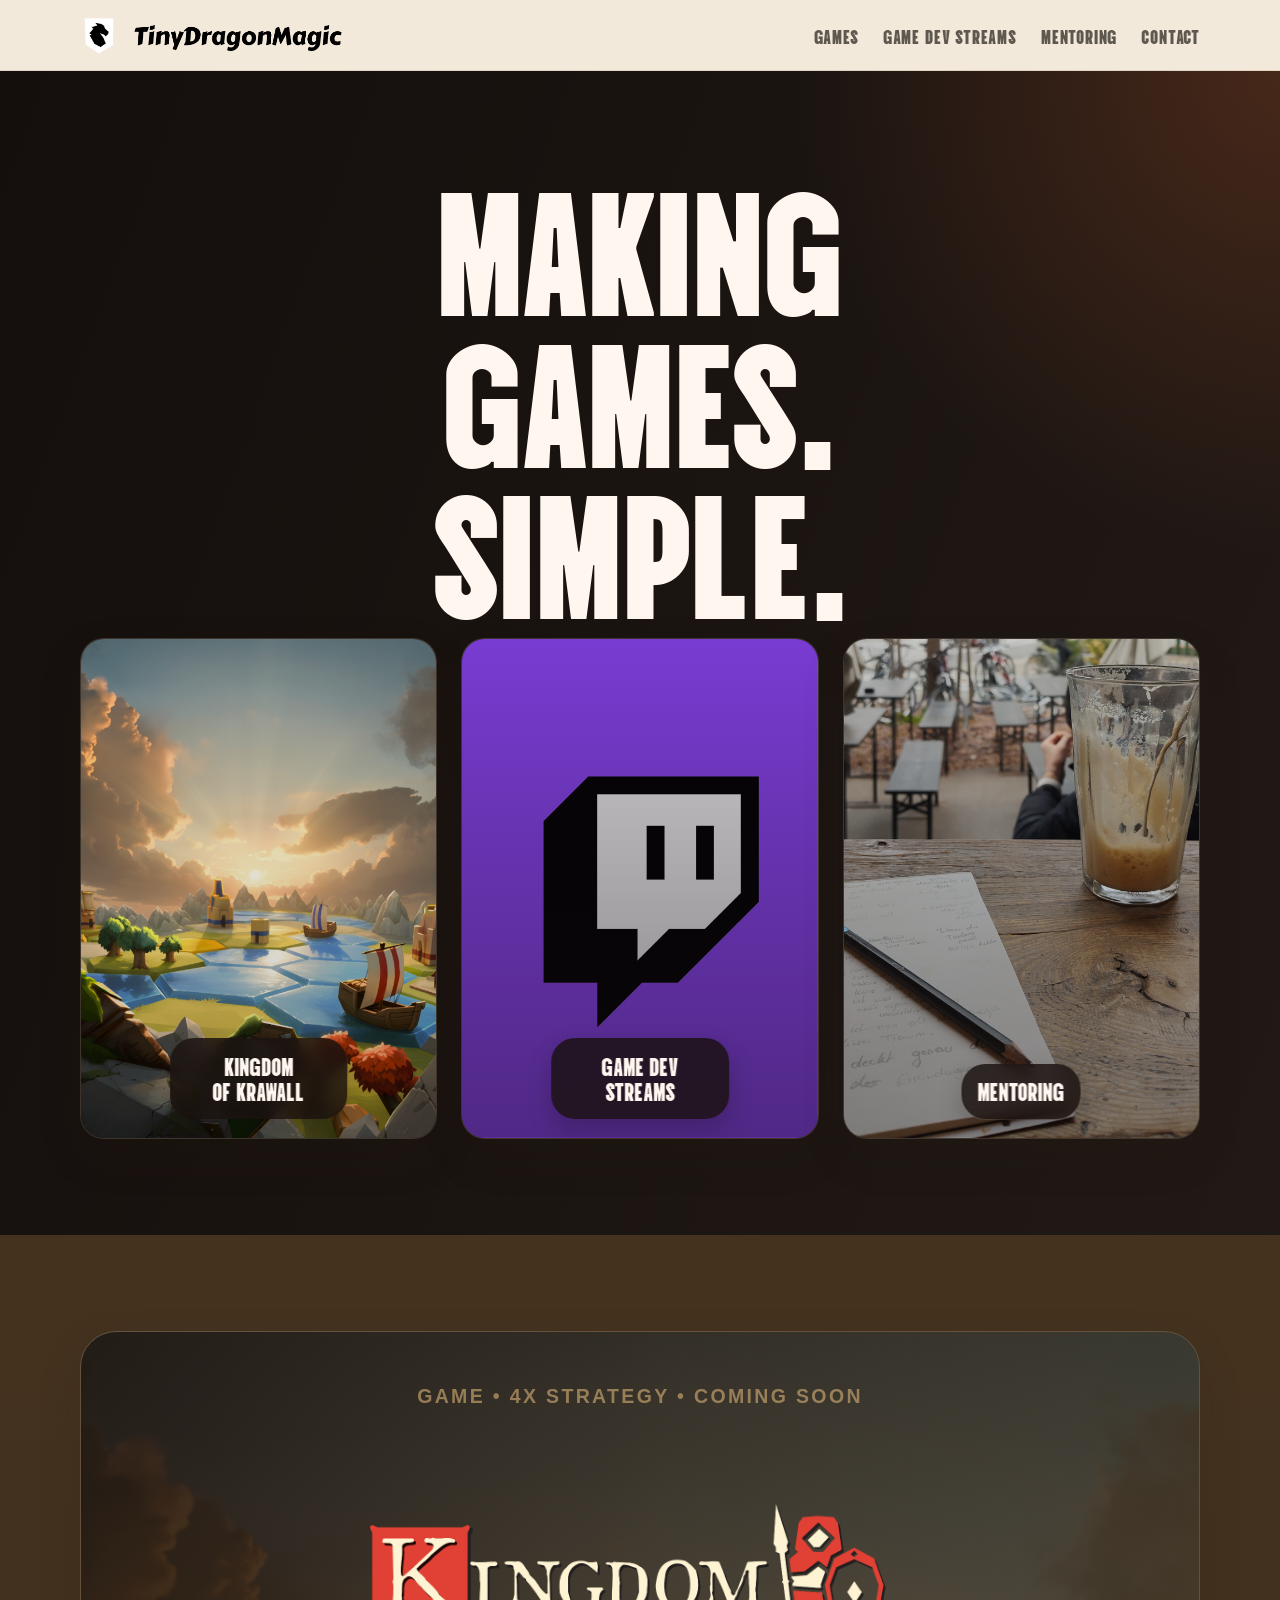
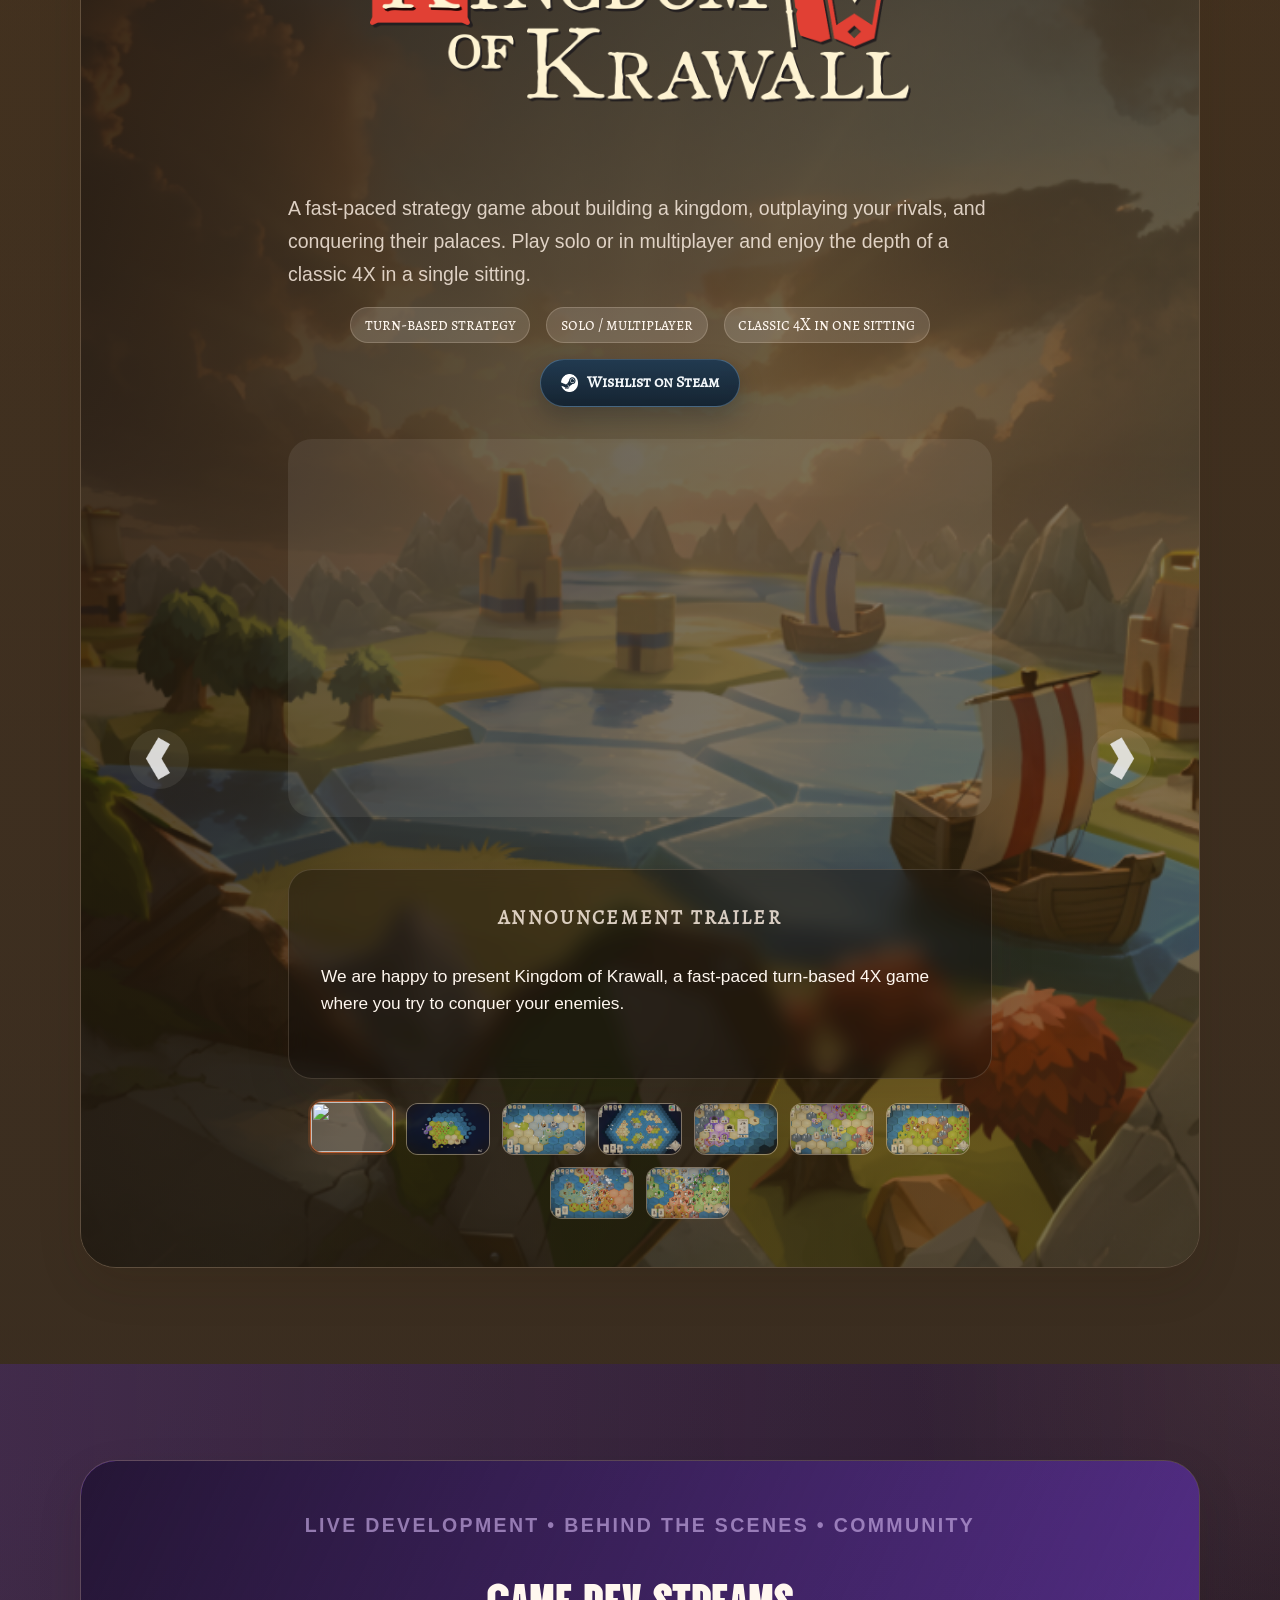
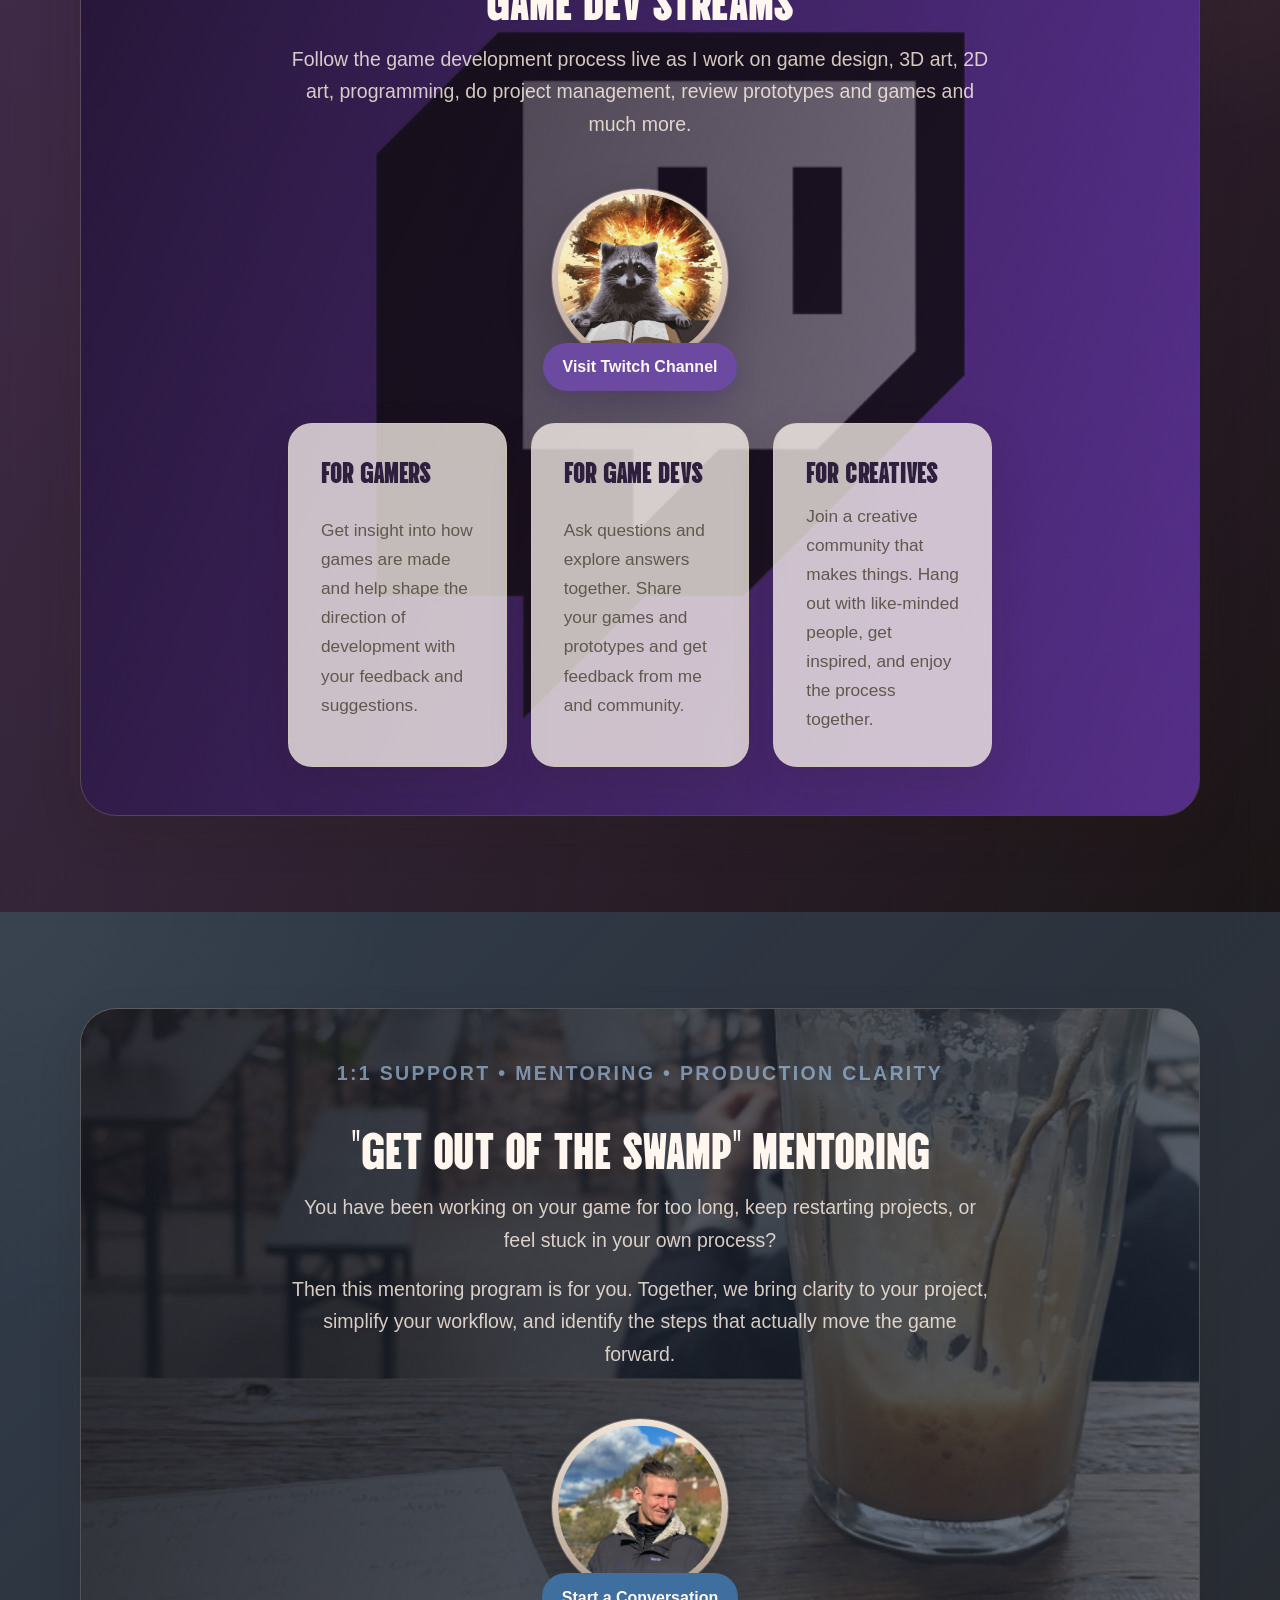
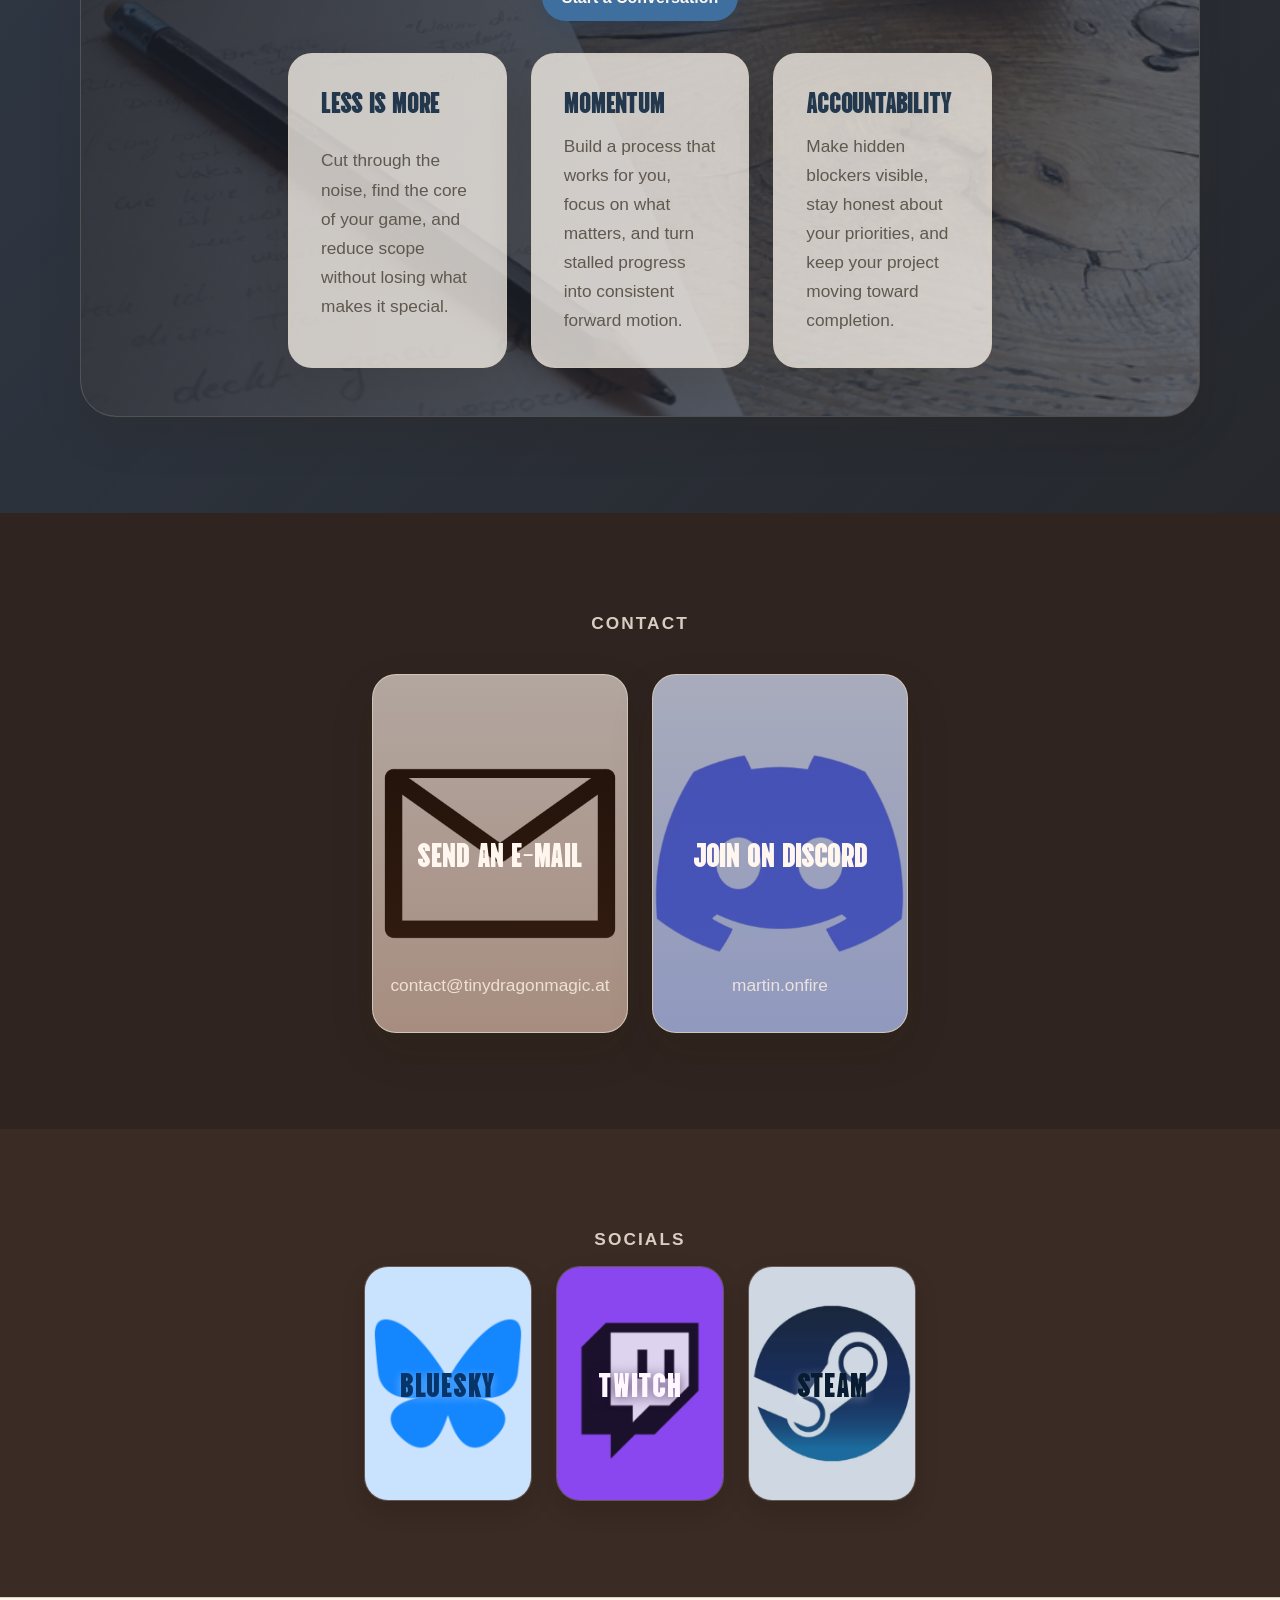
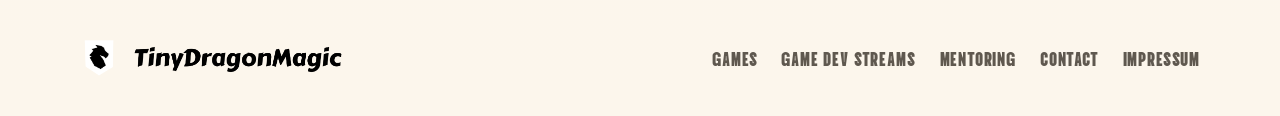
==== commit 58e5b8b7: "rework page" ====
--- a/index.html
+++ b/index.html
@@ -20,9 +20,9 @@
 <body>
   <header class="site-header" id="top">
     <div class="container header-inner">
-      <a class="brand" href="#top" aria-label="Tiny Dragon Magic">
+      <a class="brand" href="index.html#top" aria-label="Tiny Dragon Magic home">
         <img class="brand-logo" src="assets/icons/ui/tdm_logo_transparent.png" alt="" aria-hidden="true">
-        <img class="brand-title" src="assets/icons/ui/tdm_title.png" alt="Tiny Dragon Magic">
+        <img class="brand-title" src="assets/icons/ui/tdm_title_black.png" alt="Tiny Dragon Magic">
       </a>
       <button class="nav-toggle" type="button" aria-expanded="false" aria-controls="site-nav"
         aria-label="Toggle navigation">
@@ -45,7 +45,11 @@
       <div class="section-overlay" aria-hidden="true"></div>
       <div class="container hero-grid">
         <div class="hero-copy">
-          <h1>Making Games. Simple.</h1>
+          <h1 class="hero-title">
+            <span>Making</span>
+            <span>Games.</span>
+            <span>Simple.</span>
+          </h1>
         </div>
 
         <div class="hero-panels" aria-label="Highlights">
@@ -78,7 +82,7 @@
           <div class="image-card-content">
             <div class="image-card-stack">
               <div class="image-card-copy">
-                <p class="meta-line">Turn-Based Strategy • 4X • Coming Soon</p>
+                <p class="meta-line">Game • 4X Strategy • Coming Soon</p>
                 <div class="game-logo-wrap">
                   <img class="game-logo" src="assets/images/kingdom_of_krawall/logo/library_logo.png"
                     alt="Kingdom of Krawall logo">
@@ -492,9 +496,9 @@
 
   <footer class="site-footer">
     <div class="container footer-inner">
-      <a class="brand brand-footer" href="#top" aria-label="Tiny Dragon Magic">
+      <a class="brand brand-footer" href="index.html#top" aria-label="Tiny Dragon Magic home">
         <img class="brand-logo" src="assets/icons/ui/tdm_logo_transparent.png" alt="" aria-hidden="true">
-        <img class="brand-title" src="assets/icons/ui/tdm_title.png" alt="Tiny Dragon Magic">
+        <img class="brand-title" src="assets/icons/ui/tdm_title_black.png" alt="Tiny Dragon Magic">
       </a>
       <nav aria-label="Footer navigation">
         <a href="#games">Games</a>
@@ -510,4 +514,4 @@
   <script src="scripts.js"></script>
 </body>
 
-</html>+</html>
--- a/styles.css
+++ b/styles.css
@@ -1,3 +1,11 @@
+@font-face {
+  font-family: "Vina Sans";
+  src: url("assets/fonts/VinaSans-Regular.ttf") format("truetype");
+  font-weight: 400;
+  font-style: normal;
+  font-display: swap;
+}
+
 @font-face {
   font-family: "Krawall SC";
   src: url("assets/fonts/kingdom_of_krawall/AlegreyaSC-Regular.ttf") format("truetype");
@@ -48,7 +56,7 @@
   --space-6: 3rem;
   --space-7: 4rem;
   --space-8: 6rem;
-  --font-display: "Krawall SC", "Trebuchet MS", "Segoe UI", sans-serif;
+  --font-display: "Vina Sans", "Impact", "Arial Black", sans-serif;
   --font-body: "Segoe UI", Arial, sans-serif;
   --font-krawall-sc: "Krawall SC", "Trebuchet MS", "Segoe UI", sans-serif;
   --font-krawall-sans: "Krawall Sans", "Segoe UI", Arial, sans-serif;
@@ -115,7 +123,7 @@
 .site-footer p {
   display: inline-flex;
   align-items: center;
-  gap: 0.75rem;
+  gap: 0.00rem;
 }
 
 .brand-logo {
@@ -126,8 +134,8 @@
 }
 
 .brand-title {
-  height: 3.4rem;
-  width: auto;
+  width: clamp(11rem, 22vw, 15rem);
+  height: auto;
   object-fit: contain;
   display: block;
 }
@@ -156,9 +164,10 @@
 .site-nav a,
 .site-footer a {
   font-family: var(--font-display);
-  font-size: 1rem;
-  font-weight: 700;
+  font-size: clamp(1.2rem, 1.6vw, 1.45rem);
+  font-weight: 400;
   letter-spacing: 0.04em;
+  text-transform: uppercase;
 }
 
 .social-list {
@@ -168,10 +177,10 @@
 
 .social-button {
   position: relative;
-  display: inline-flex;
-  align-items: end;
-  justify-content: flex-start;
-  min-height: 12rem;
+  display: grid;
+  place-items: center;
+  width: min(100%, 10.5rem);
+  aspect-ratio: 5 / 7;
   padding: 1rem 1.15rem;
   border: 1px solid rgba(255, 233, 214, 0.16);
   border-radius: var(--radius-md);
@@ -201,8 +210,26 @@
   position: relative;
   z-index: 2;
   font-family: var(--font-display);
-  font-weight: 700;
+  font-size: clamp(1.5rem, 4vw, 2.1rem);
+  font-weight: 400;
+  line-height: 1.1;
   letter-spacing: 0.02em;
+  text-align: center;
+  text-transform: uppercase;
+  text-shadow: 0 2px 10px rgba(255, 255, 255, 0.35);
+}
+
+.social-button-bluesky span {
+  color: #07356a;
+}
+
+.social-button-twitch span {
+  color: #fff7ff;
+  text-shadow: 0 2px 12px rgba(35, 12, 62, 0.64);
+}
+
+.social-button-steam span {
+  color: #071b31;
 }
 
 .social-button::before {
@@ -414,6 +441,7 @@
 .eyebrow,
 .meta-line {
   color: rgba(255, 218, 187, 0.92);
+  text-align: center;
 }
 
 h1,
@@ -422,12 +450,25 @@
 h4 {
   margin: 0;
   font-family: var(--font-display);
+  font-weight: 400;
   line-height: 1.1;
+  text-transform: uppercase;
 }
 
 h1 {
   font-size: clamp(4rem, 11vw, 7.5rem);
   max-width: none;
+}
+
+.hero-title {
+  display: grid;
+  gap: 0.04em;
+  font-size: clamp(5.6rem, 14vw, 11rem);
+  line-height: 0.82;
+}
+
+.hero-title span {
+  display: block;
 }
 
 h2 {
@@ -468,6 +509,16 @@
 .image-card-copy p,
 .carousel-caption p {
   color: var(--color-image-muted);
+  font-size: clamp(1.08rem, 1.7vw, 1.22rem);
+  line-height: 1.68;
+}
+
+.feature-card p,
+.contact-card p,
+.section-heading p,
+.legal-card p {
+  font-size: 1.08rem;
+  line-height: 1.68;
 }
 
 .tag-row,
@@ -619,10 +670,12 @@
   box-shadow: 0 10px 24px rgba(12, 8, 7, 0.22);
   backdrop-filter: blur(8px);
   font-family: var(--font-display);
+  font-weight: 400;
   font-size: clamp(1.15rem, 2vw, 1.55rem);
   line-height: 1.02;
   text-align: center;
   color: var(--color-image-text);
+  text-transform: uppercase;
   text-wrap: balance;
 }
 
@@ -703,14 +756,18 @@
   justify-content: center;
 }
 
+.section-games .image-card-copy .meta-line {
+  color: rgba(199, 164, 110, 0.68);
+}
+
 .section-streams .image-card-copy {
   justify-items: center;
   text-align: center;
 }
 
 .section-streams .image-card-copy .meta-line {
-  justify-self: start;
-  text-align: left;
+  color: rgba(196, 168, 226, 0.68);
+  justify-self: center;
 }
 
 .section-streams .image-card-copy>p,
@@ -759,6 +816,14 @@
 .section-streams .hero-actions .button-primary {
   position: relative;
   z-index: 1;
+  background: #6d4aa2;
+  box-shadow: 0 10px 24px rgba(62, 36, 100, 0.28);
+}
+
+.section-streams .hero-actions .button-primary:hover,
+.section-streams .hero-actions .button-primary:focus-visible {
+  background: #7d57b7;
+  box-shadow: 0 24px 50px rgba(62, 36, 100, 0.34);
 }
 
 .section-streams .feature-grid-on-card {
@@ -773,8 +838,8 @@
 }
 
 .section-mentoring .image-card-copy .meta-line {
-  justify-self: start;
-  text-align: left;
+  color: rgba(161, 193, 225, 0.68);
+  justify-self: center;
 }
 
 .section-mentoring .image-card-copy>p,
@@ -823,6 +888,14 @@
 .section-mentoring .hero-actions .button-primary {
   position: relative;
   z-index: 1;
+  background: #3f6f9f;
+  box-shadow: 0 10px 24px rgba(31, 70, 108, 0.28);
+}
+
+.section-mentoring .hero-actions .button-primary:hover,
+.section-mentoring .hero-actions .button-primary:focus-visible {
+  background: #4d82b8;
+  box-shadow: 0 24px 50px rgba(31, 70, 108, 0.34);
 }
 
 .section-mentoring .feature-grid-on-card {
@@ -872,7 +945,7 @@
 }
 
 .image-card-game .carousel-caption h4 {
-  font-size: 1rem;
+  font-size: 1.08rem;
   font-weight: 400;
   line-height: 1.6;
   text-transform: none;
@@ -916,7 +989,7 @@
   border: 1px solid rgba(255, 234, 215, 0.2);
   background: rgba(255, 249, 241, 0.14);
   color: var(--color-image-text);
-  font-size: 0.95rem;
+  font-size: 1.02rem;
 }
 
 .feature-grid {
@@ -932,6 +1005,11 @@
   background: var(--color-surface-soft);
 }
 
+.feature-card h4 {
+  font-size: clamp(1.45rem, 2.4vw, 1.85rem);
+  line-height: 1;
+}
+
 .section-streams .feature-card h4 {
   color: #2f1f3f;
 }
@@ -943,9 +1021,10 @@
 .contact-card {
   position: relative;
   overflow: hidden;
-  align-content: end;
-  justify-items: start;
-  min-height: 13.5rem;
+  place-items: center;
+  text-align: center;
+  aspect-ratio: 5 / 7;
+  min-height: 0;
   transform: translateY(0) scale(1);
   transition:
     transform 220ms ease,
@@ -993,6 +1072,26 @@
   position: relative;
   z-index: 2;
   color: var(--color-image-text);
+  width: 100%;
+}
+
+.contact-card h3 {
+  position: absolute;
+  top: 50%;
+  left: 0;
+  right: 0;
+  text-align: center;
+  padding: 0 var(--space-3);
+  transform: translateY(-50%);
+}
+
+.contact-card p {
+  position: absolute;
+  left: 0;
+  right: 0;
+  bottom: var(--space-5);
+  text-align: center;
+  padding: 0 var(--space-3);
 }
 
 .contact-card:hover,
@@ -1200,6 +1299,7 @@
 
 .carousel-kicker {
   color: rgba(255, 218, 187, 0.92);
+  text-align: center;
 }
 
 .carousel-footer {
@@ -1263,8 +1363,9 @@
 }
 
 .contact-cards {
-  grid-template-columns: repeat(2, minmax(0, 1fr));
-  width: min(100%, 42rem);
+  grid-template-columns: repeat(2, minmax(0, 16rem));
+  justify-content: center;
+  width: min(100%, 35rem);
 }
 
 .compact {
@@ -1346,7 +1447,7 @@
   }
 
   .brand-title {
-    height: 2.4rem;
+    width: clamp(8.5rem, 44vw, 11rem);
   }
 
   .hero-corner-title {
@@ -1361,6 +1462,10 @@
   h1 {
     font-size: clamp(3.2rem, 12vw, 5rem);
     max-width: none;
+  }
+
+  .hero-title {
+    font-size: clamp(4.2rem, 20vw, 7rem);
   }
 
   .panel-card,
@@ -1410,20 +1515,24 @@
   }
 
   .carousel-viewport {
-    padding: 0 3.5rem;
+    padding: 0 0.35rem;
   }
 
   .carousel-button-left,
   .carousel-button-right {
-    top: 50%;
+    top: calc((100vw - 3.5rem) * 0.26875);
     transform: translateY(-50%);
+    width: 2.85rem;
+    height: 2.85rem;
+    background: rgba(24, 16, 12, 0.56);
+    box-shadow: 0 10px 24px rgba(12, 8, 7, 0.24);
   }
 
   .carousel-button-left {
-    left: 0;
+    left: 0.65rem;
   }
 
   .carousel-button-right {
-    right: 0;
-  }
-}
+    right: 0.65rem;
+  }
+}
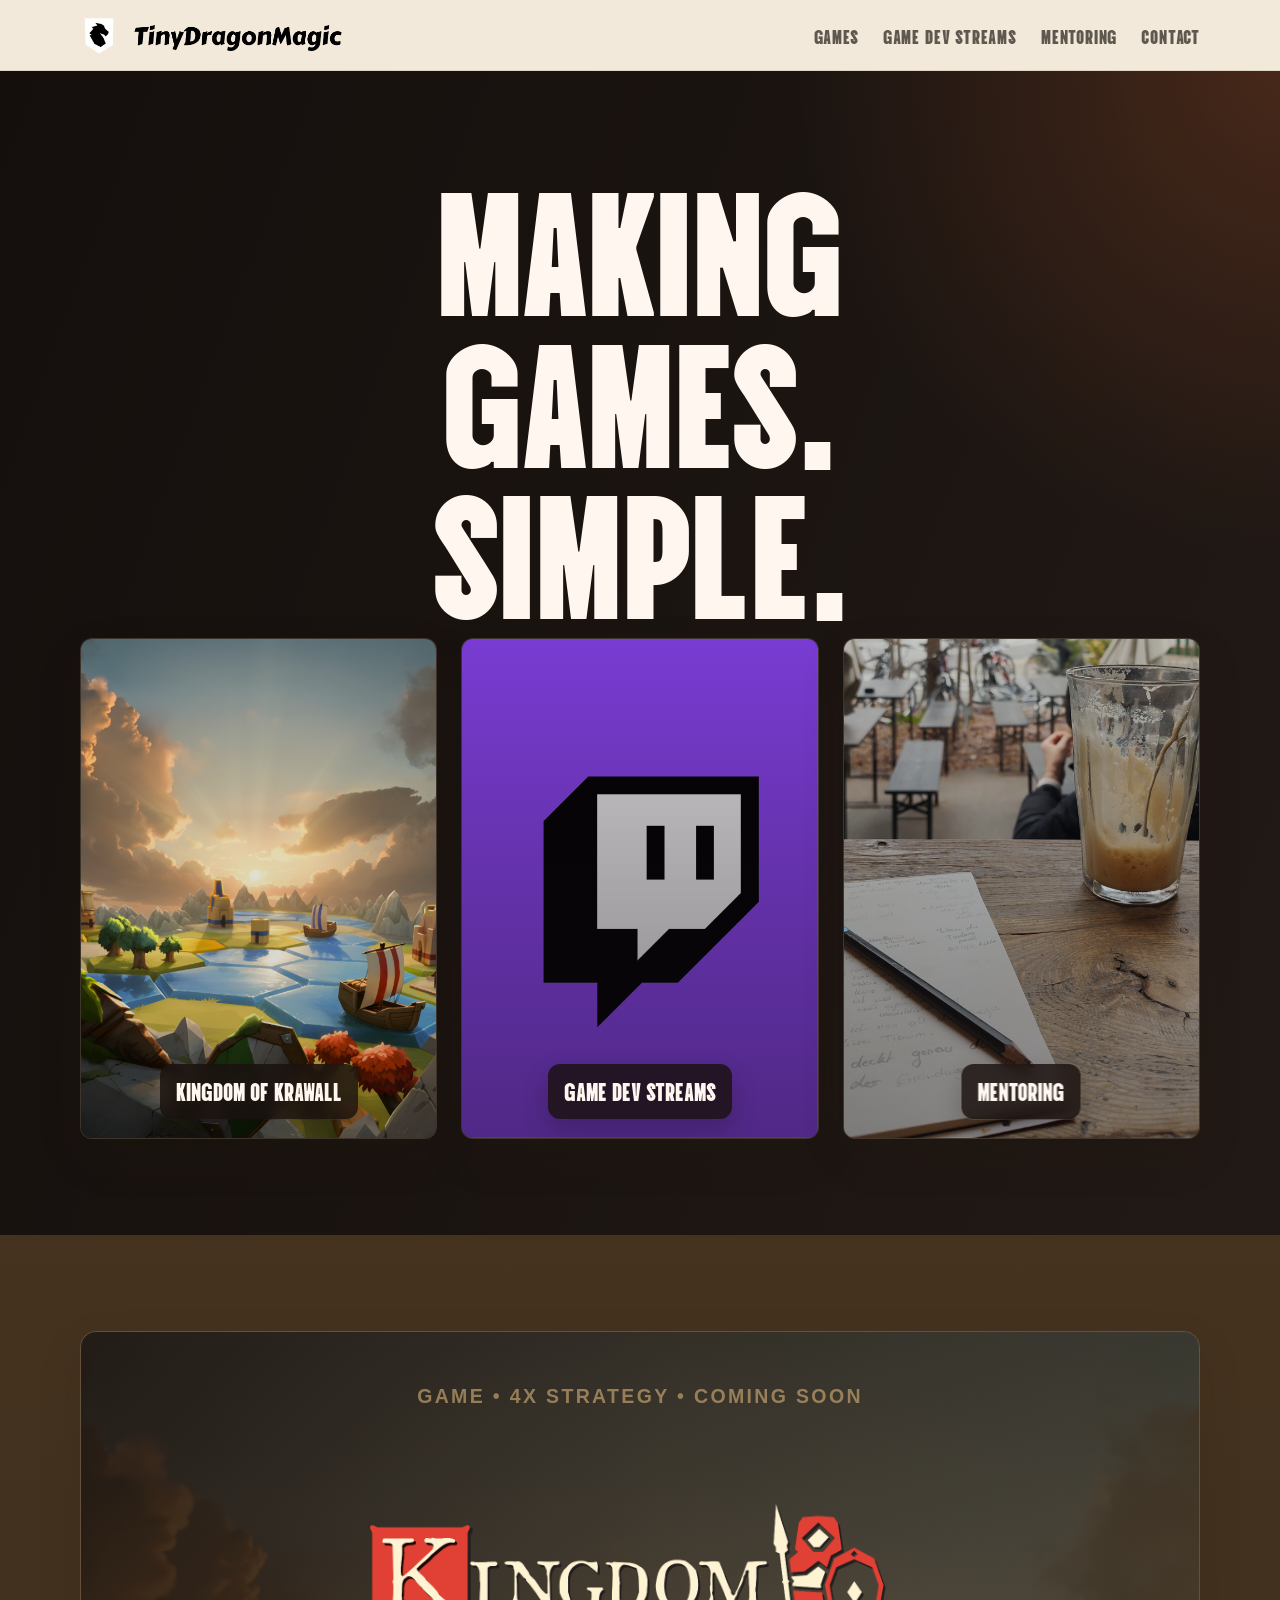
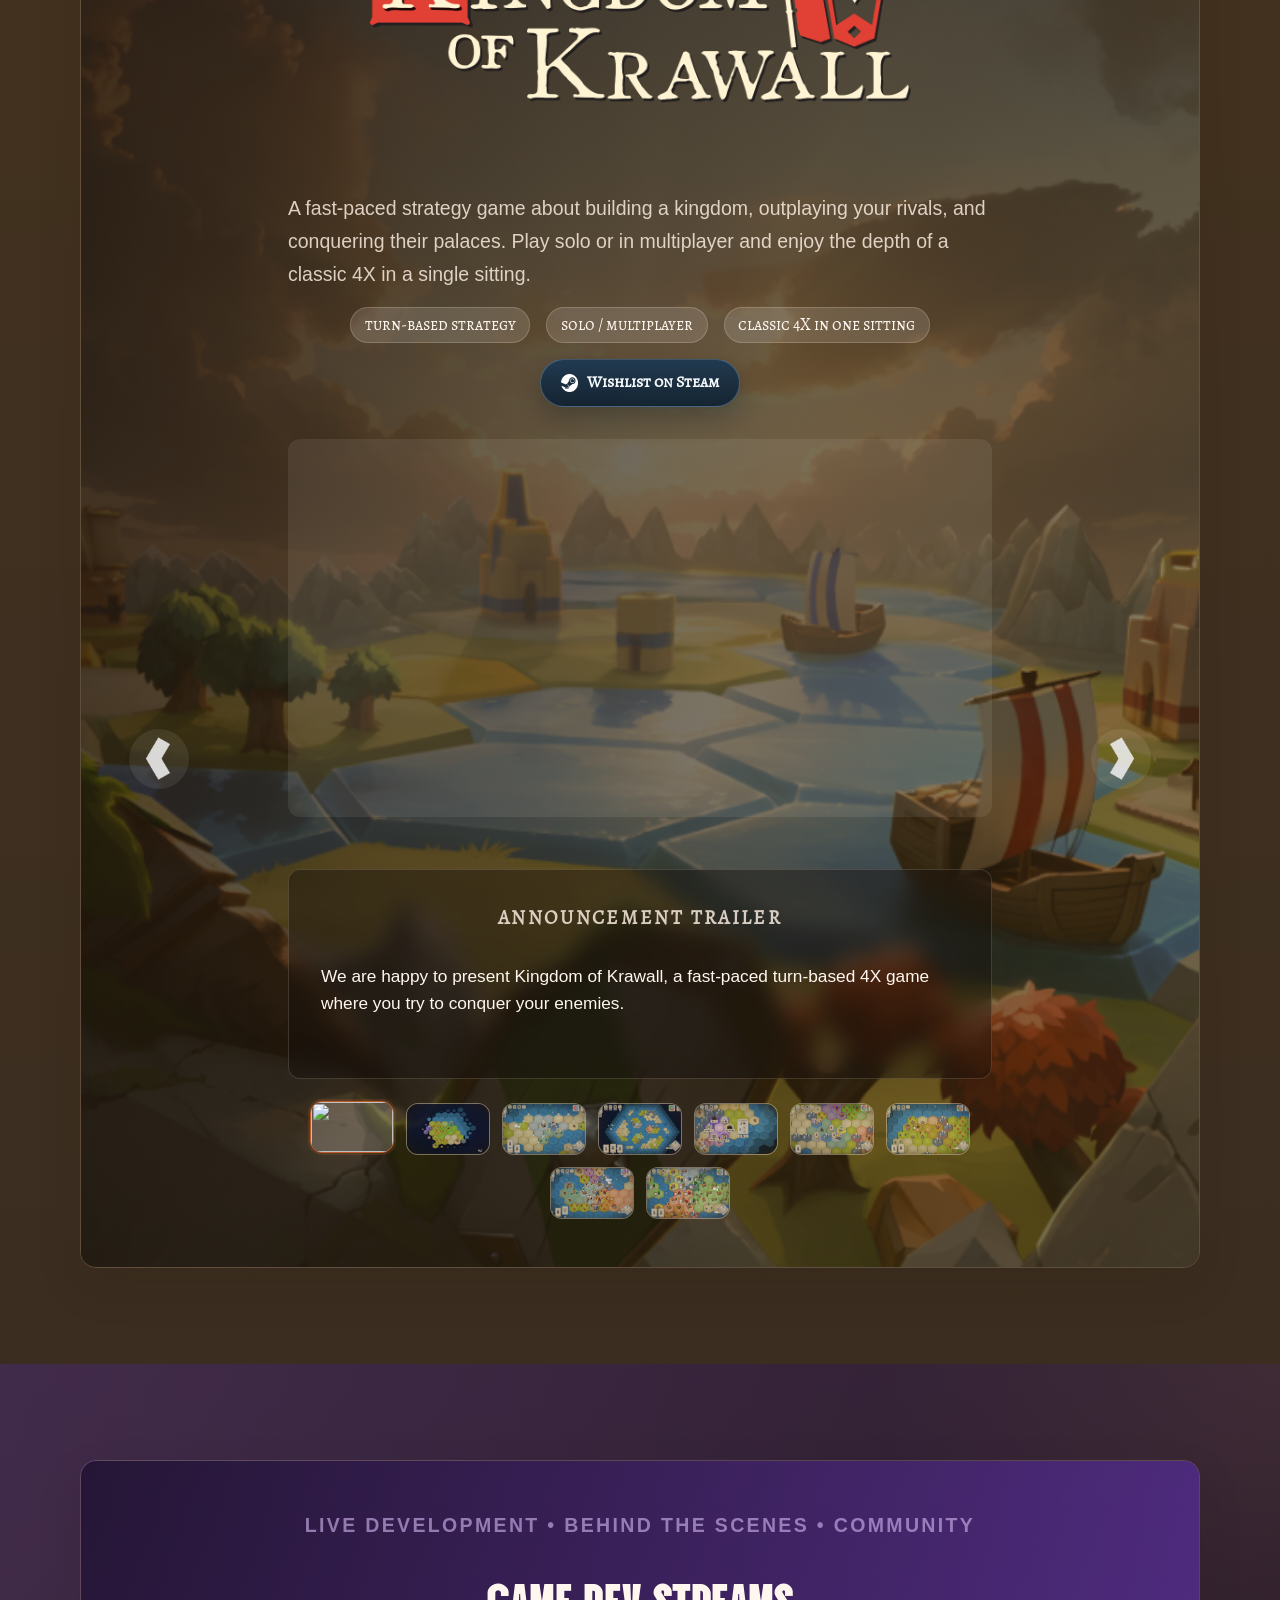
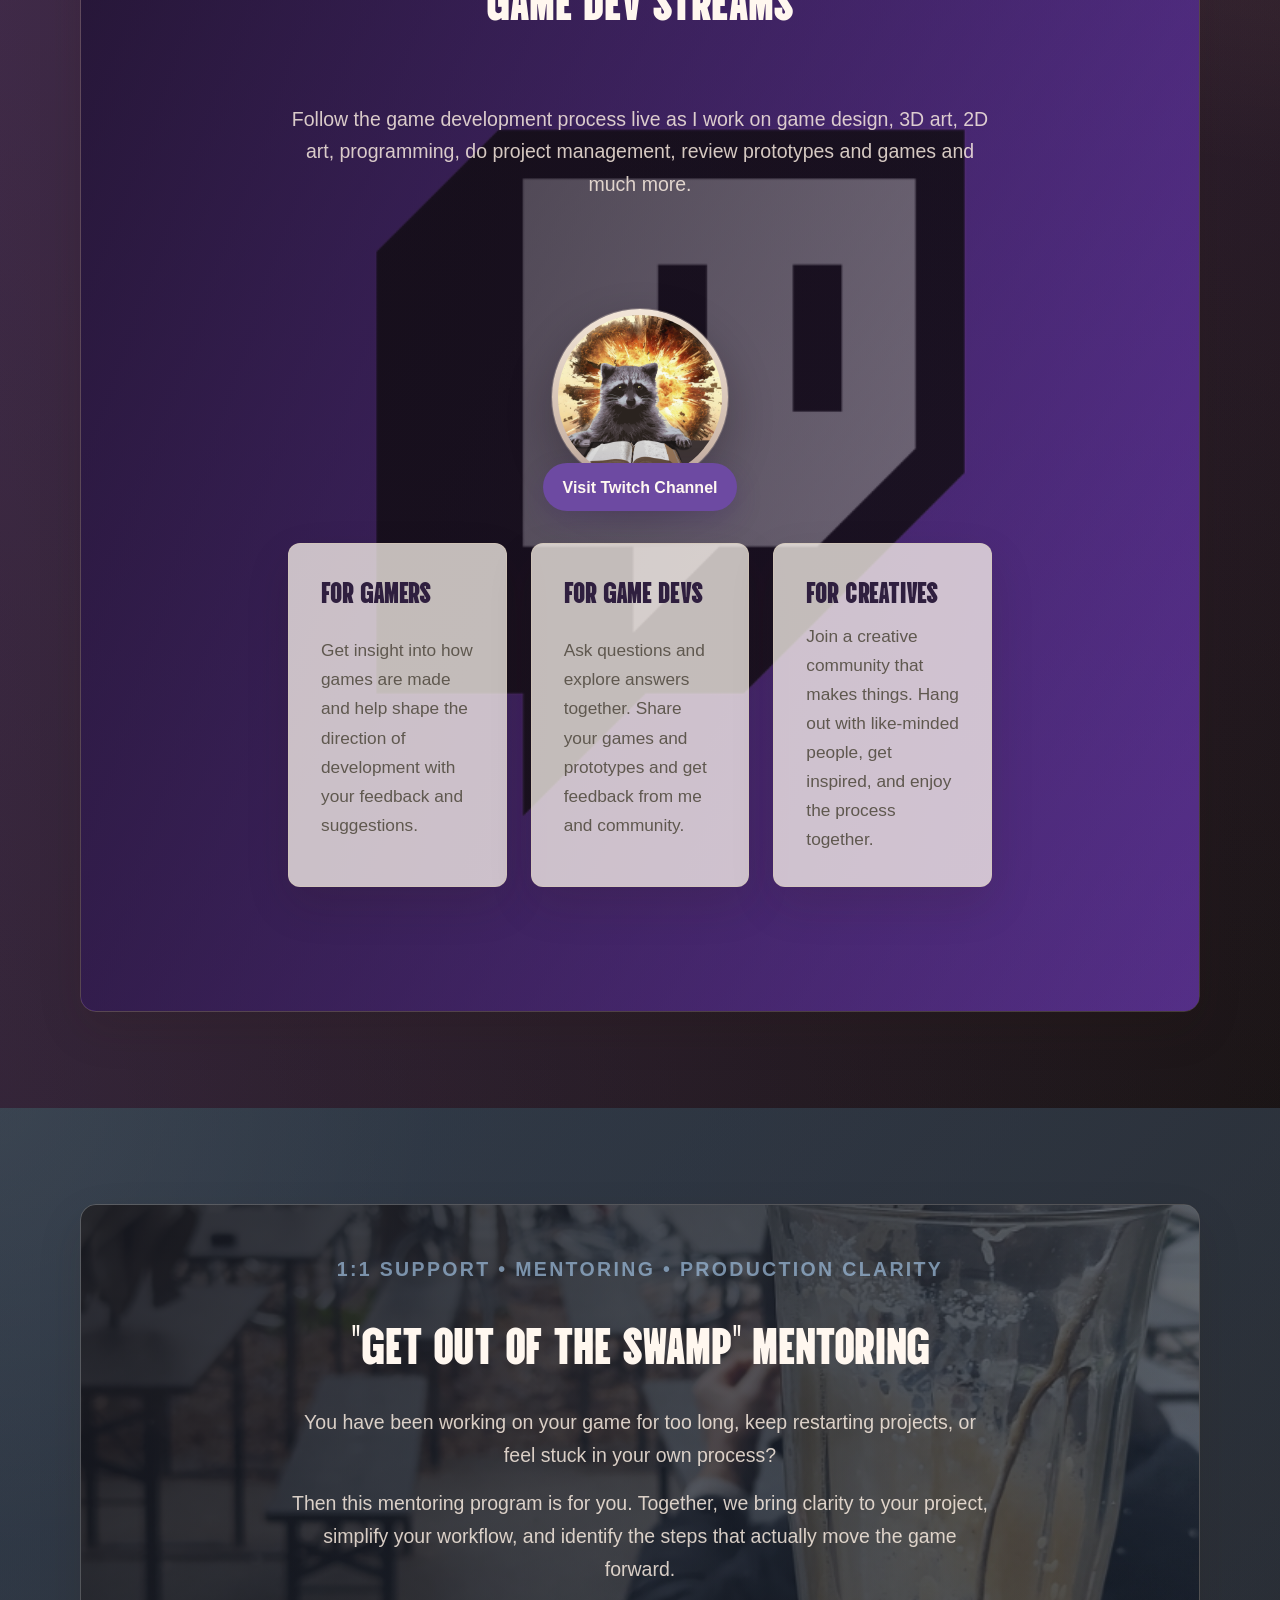
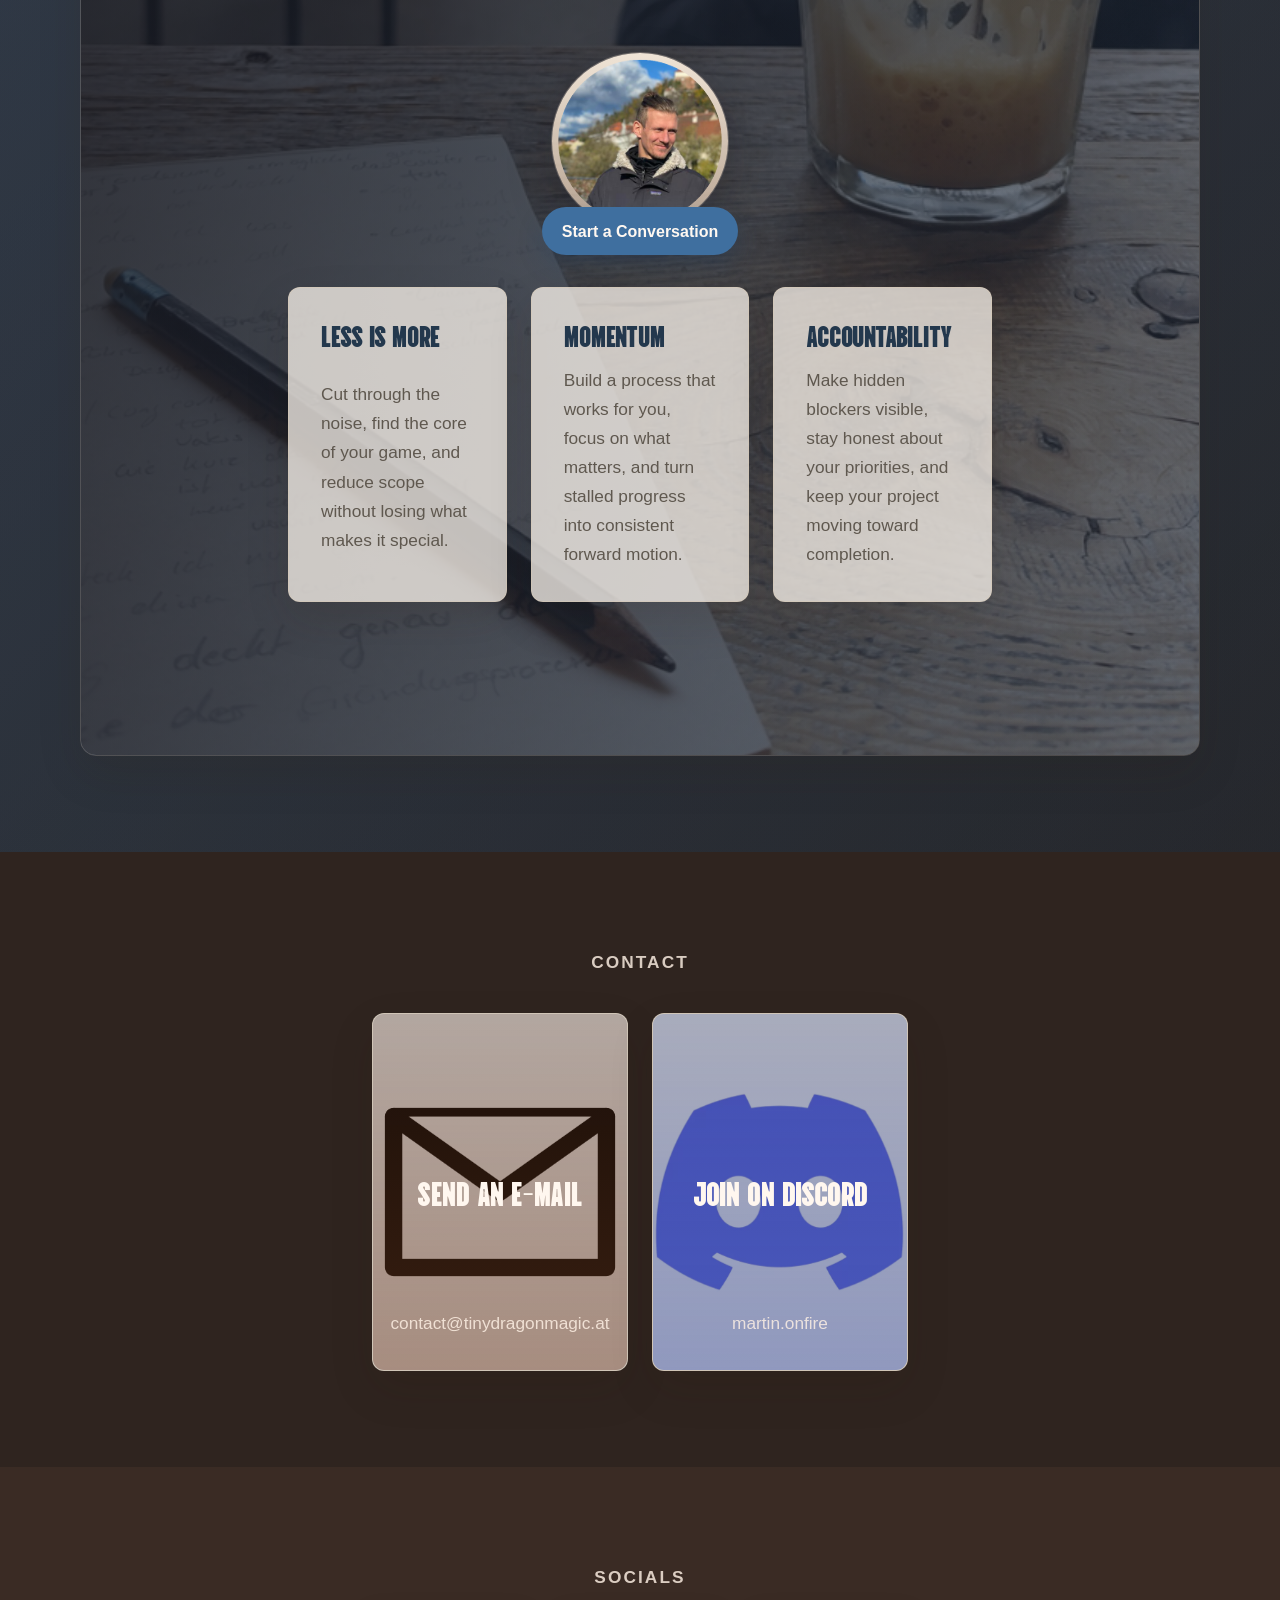
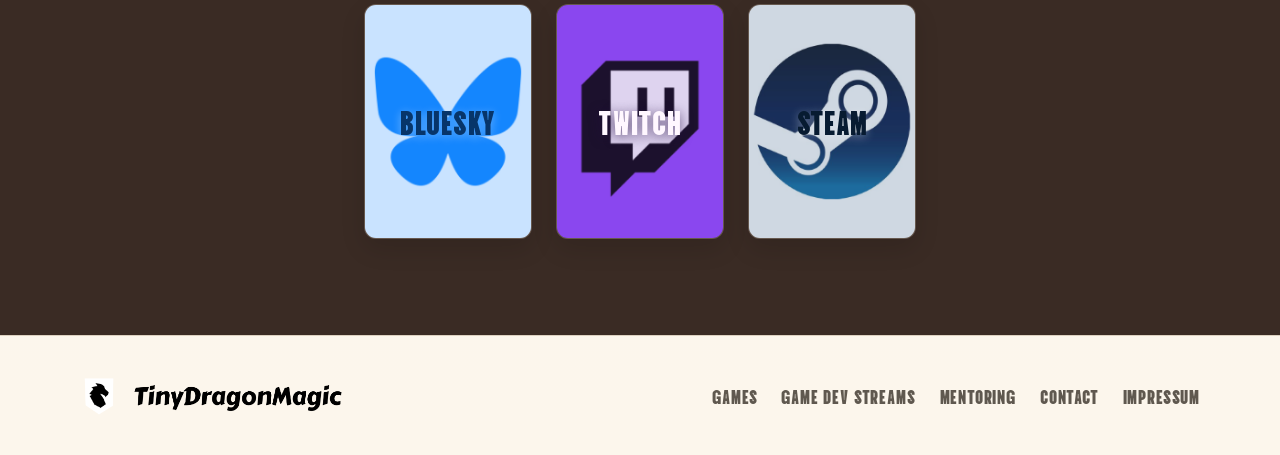
==== commit d2c29f11: "polish section cards" ====
--- a/index.html
+++ b/index.html
@@ -339,10 +339,12 @@
               <div class="image-card-copy">
                 <p class="meta-line">Live development • Behind the scenes • Community</p>
                 <h2>Game Dev Streams</h2>
-                <p>
-                  Follow the game development process live as I work on game design, 3D art, 2D art,
-                  programming, do project management, review prototypes and games and much more.
-                </p>
+                <div class="image-card-description">
+                  <p>
+                    Follow the game development process live as I work on game design, 3D art, 2D art,
+                    programming, do project management, review prototypes and games and much more.
+                  </p>
+                </div>
                 <div class="tag-row" aria-label="Stream highlights">
                 </div>
                 <div class="hero-actions">
@@ -392,15 +394,17 @@
               <div class="image-card-copy">
                 <p class="meta-line">1:1 support • Mentoring • Production clarity</p>
                 <h2>"Get Out of the Swamp" Mentoring</h2>
-                <p>
-                  You have been working on your game for too long, keep restarting projects, or feel stuck in your own
-                  process?
-                </p>
-                <p>
-                  Then this mentoring program is for you.
-                  Together, we bring clarity to your project, simplify your workflow, and identify the steps that
-                  actually move the game forward.
-                </p>
+                <div class="image-card-description">
+                  <p>
+                    You have been working on your game for too long, keep restarting projects, or feel stuck in your own
+                    process?
+                  </p>
+                  <p>
+                    Then this mentoring program is for you.
+                    Together, we bring clarity to your project, simplify your workflow, and identify the steps that
+                    actually move the game forward.
+                  </p>
+                </div>
                 <div class="tag-row" aria-label="Mentoring highlights">
                 </div>
                 <div class="hero-actions">
--- a/styles.css
+++ b/styles.css
@@ -44,9 +44,9 @@
   --tint-mentoring: rgba(67, 117, 168, 0.24);
   --tint-mentoring-soft: rgba(24, 48, 74, 0.5);
   --color-shadow: 0 18px 45px rgba(40, 27, 12, 0.12);
-  --radius-sm: 14px;
-  --radius-md: 24px;
-  --radius-lg: 36px;
+  --radius-sm: 8px;
+  --radius-md: 12px;
+  --radius-lg: 16px;
   --container-width: 1120px;
   --space-1: 0.5rem;
   --space-2: 0.75rem;
@@ -513,6 +513,11 @@
   line-height: 1.68;
 }
 
+.image-card-description {
+  display: grid;
+  gap: var(--space-3);
+}
+
 .feature-card p,
 .contact-card p,
 .section-heading p,
@@ -526,6 +531,10 @@
   display: flex;
   flex-wrap: wrap;
   gap: var(--space-3);
+}
+
+.tag-row:empty {
+  display: none;
 }
 
 .button {
@@ -658,14 +667,14 @@
   z-index: 1;
   display: flex;
   align-items: center;
-  width: auto;
-  max-width: min(72%, 13rem);
+  width: max-content;
+  max-width: calc(100% - 2rem);
   justify-content: center;
   left: 50%;
   bottom: 1.15rem;
   transform: translateX(-50%);
   padding: 0.9rem 1rem 1rem;
-  border-radius: 1.5rem;
+  border-radius: var(--radius-md);
   background: rgba(26, 18, 15, 0.82);
   box-shadow: 0 10px 24px rgba(12, 8, 7, 0.22);
   backdrop-filter: blur(8px);
@@ -676,6 +685,7 @@
   text-align: center;
   color: var(--color-image-text);
   text-transform: uppercase;
+  white-space: nowrap;
   text-wrap: balance;
 }
 
@@ -700,7 +710,7 @@
 .image-card {
   position: relative;
   overflow: hidden;
-  min-height: 29rem;
+  min-height: clamp(36rem, calc(min(100vw - 2rem, var(--container-width)) * 1.4), 72rem);
   border-radius: var(--radius-lg);
   border: 1px solid rgba(255, 228, 200, 0.18);
   box-shadow: var(--color-shadow);
@@ -761,8 +771,18 @@
 }
 
 .section-streams .image-card-copy {
+  align-content: start;
+  display: grid;
+  grid-template-rows: auto auto minmax(0, 1fr) auto minmax(0, 1fr);
   justify-items: center;
+  min-height: 100%;
   text-align: center;
+}
+
+.section-streams .image-card-stack {
+  align-self: stretch;
+  grid-template-rows: minmax(0, 1fr) auto;
+  min-height: 100%;
 }
 
 .section-streams .image-card-copy .meta-line {
@@ -771,6 +791,7 @@
 }
 
 .section-streams .image-card-copy>p,
+.section-streams .image-card-description,
 .section-streams .image-card-copy>h2,
 .section-streams .tag-row {
   width: min(100%, 44rem);
@@ -783,10 +804,15 @@
   justify-content: center;
 }
 
+.section-streams .image-card-description {
+  align-self: center;
+}
+
 .section-streams .hero-actions {
   position: relative;
   align-items: center;
   flex-direction: column;
+  align-self: center;
   gap: 0;
   padding-top: 1rem;
 }
@@ -827,14 +853,25 @@
 }
 
 .section-streams .feature-grid-on-card {
+  align-self: end;
   width: min(100%, 44rem);
   margin-left: auto;
   margin-right: auto;
 }
 
 .section-mentoring .image-card-copy {
+  align-content: start;
+  display: grid;
+  grid-template-rows: auto auto minmax(0, 1fr) auto minmax(0, 1fr);
   justify-items: center;
+  min-height: 100%;
   text-align: center;
+}
+
+.section-mentoring .image-card-stack {
+  align-self: stretch;
+  grid-template-rows: minmax(0, 1fr) auto;
+  min-height: 100%;
 }
 
 .section-mentoring .image-card-copy .meta-line {
@@ -843,6 +880,7 @@
 }
 
 .section-mentoring .image-card-copy>p,
+.section-mentoring .image-card-description,
 .section-mentoring .image-card-copy>h2,
 .section-mentoring .tag-row {
   width: min(100%, 44rem);
@@ -855,10 +893,15 @@
   justify-content: center;
 }
 
+.section-mentoring .image-card-description {
+  align-self: center;
+}
+
 .section-mentoring .hero-actions {
   position: relative;
   align-items: center;
   flex-direction: column;
+  align-self: center;
   gap: 0;
   padding-top: 1rem;
 }
@@ -899,6 +942,7 @@
 }
 
 .section-mentoring .feature-grid-on-card {
+  align-self: end;
   width: min(100%, 44rem);
   margin-left: auto;
   margin-right: auto;
@@ -1476,7 +1520,7 @@
   }
 
   .image-card {
-    min-height: 24rem;
+    min-height: clamp(30rem, calc((100vw - 2rem) * 1.4), 48rem);
   }
 
   .image-card-content {
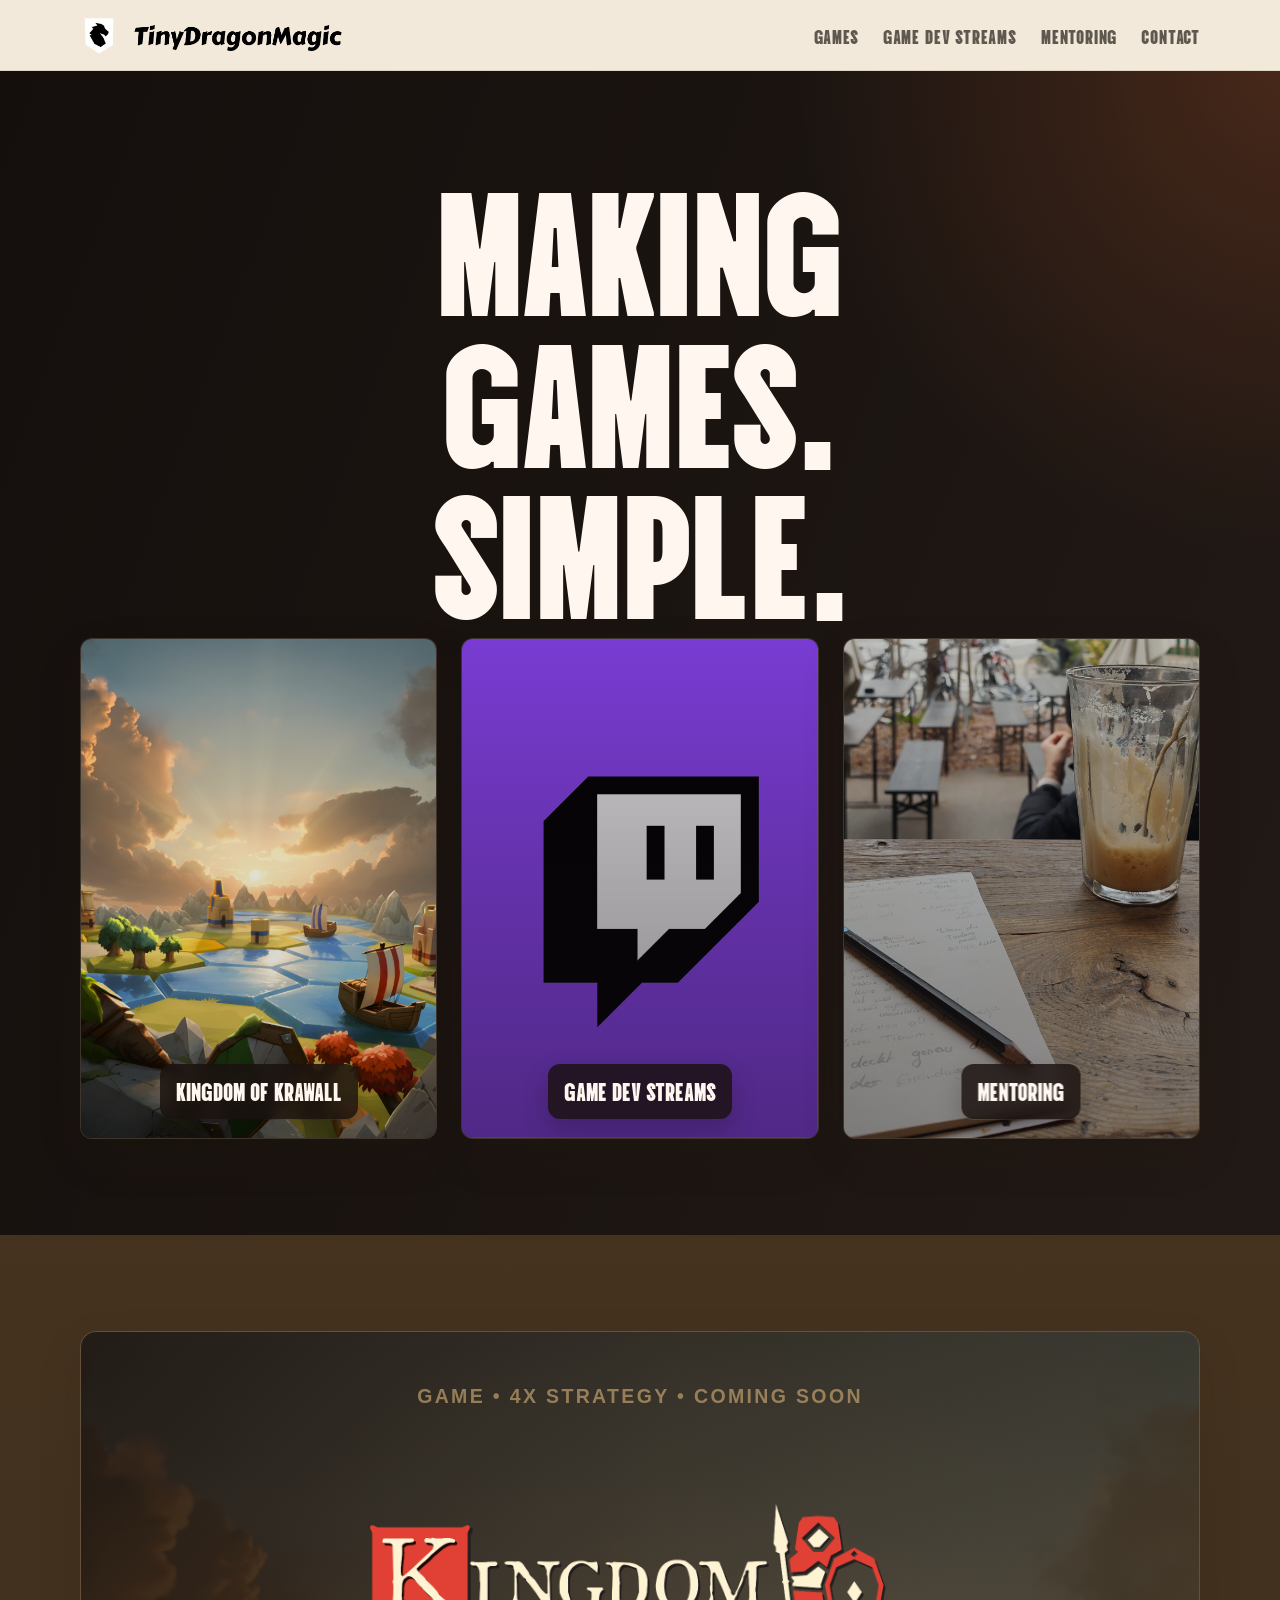
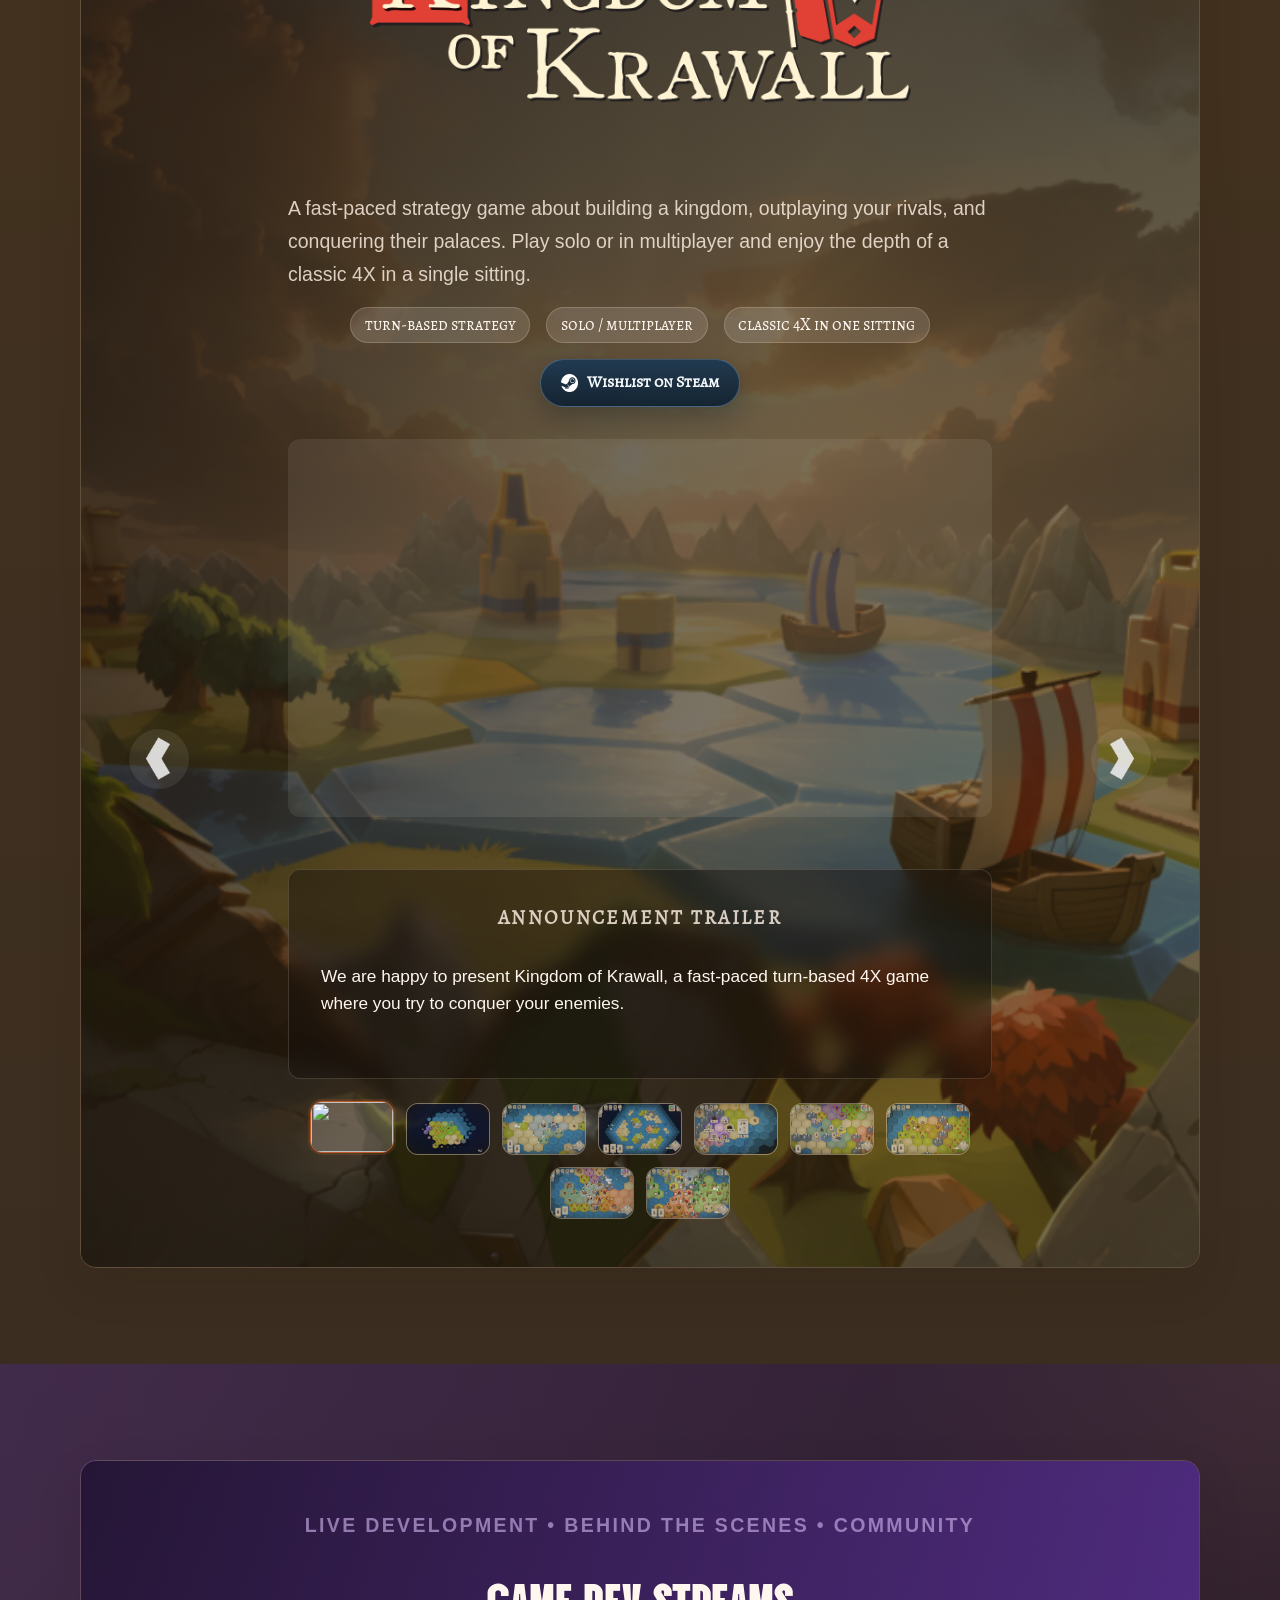
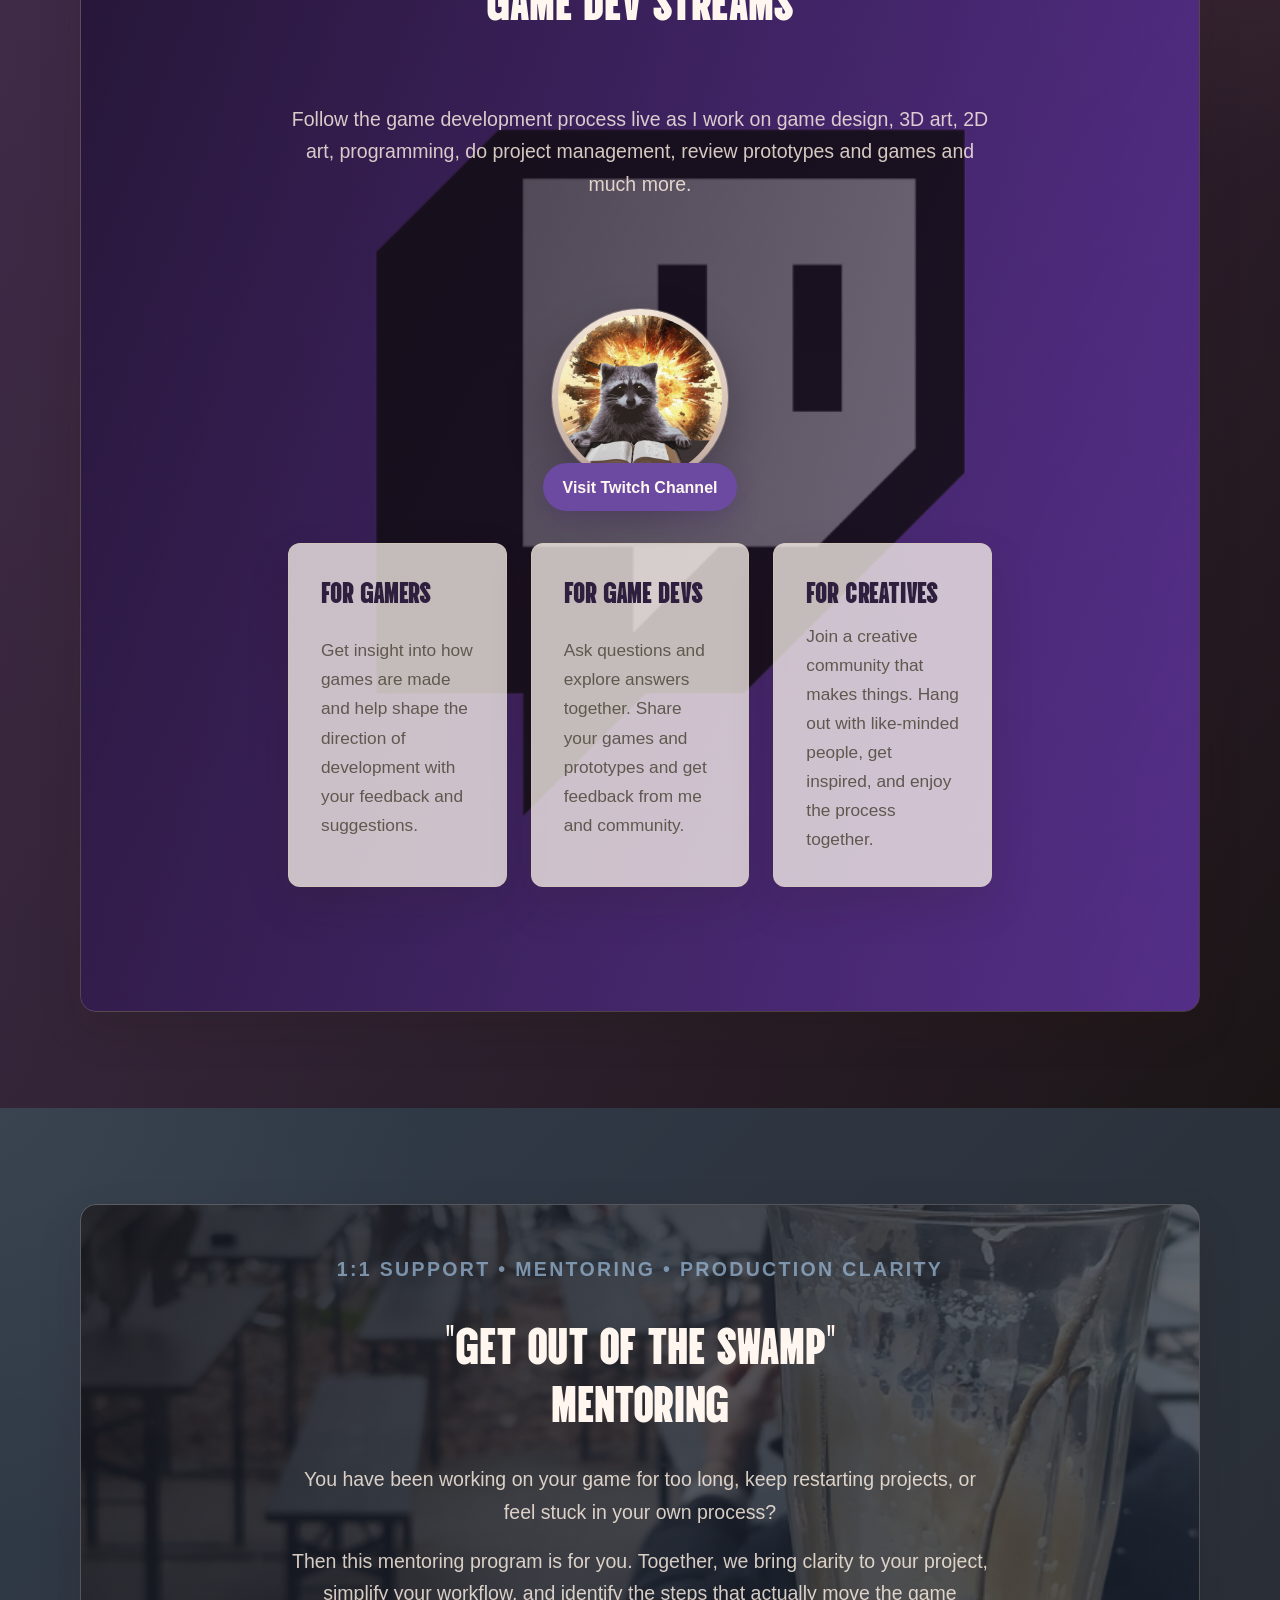
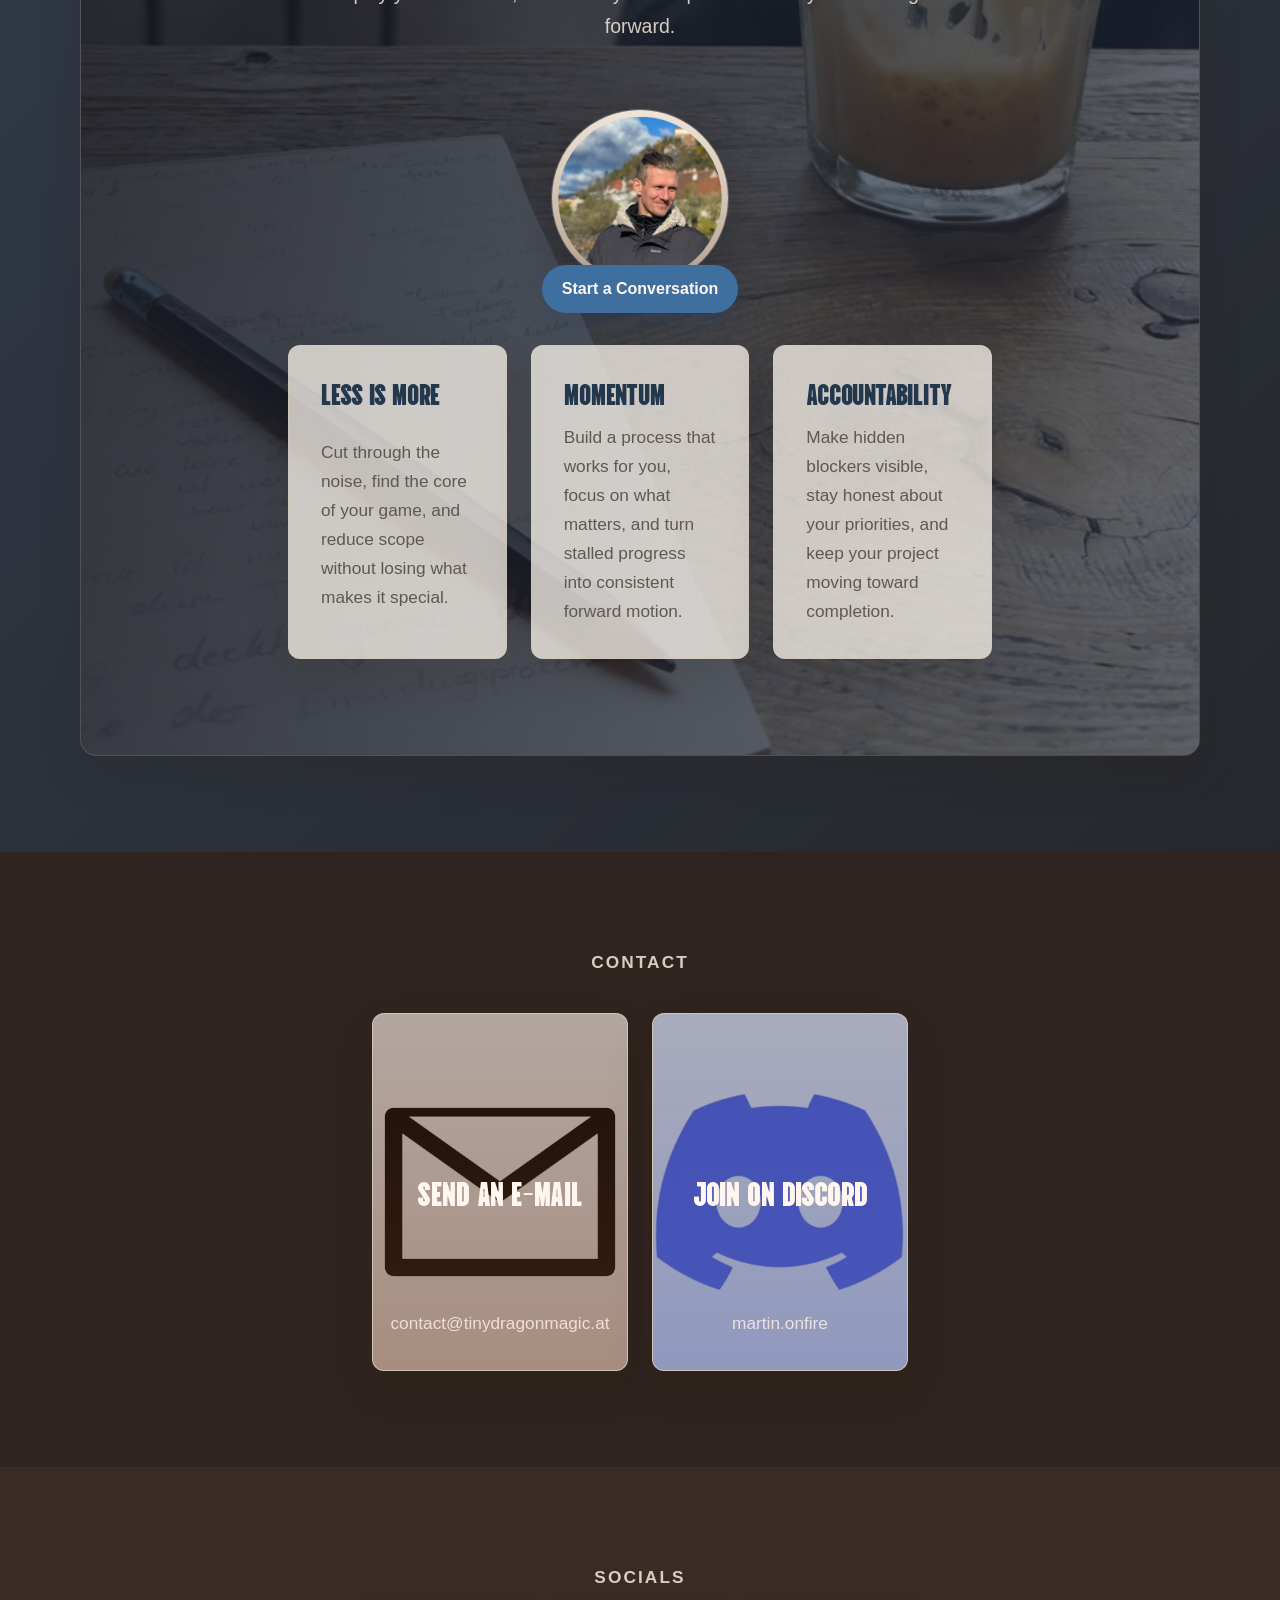
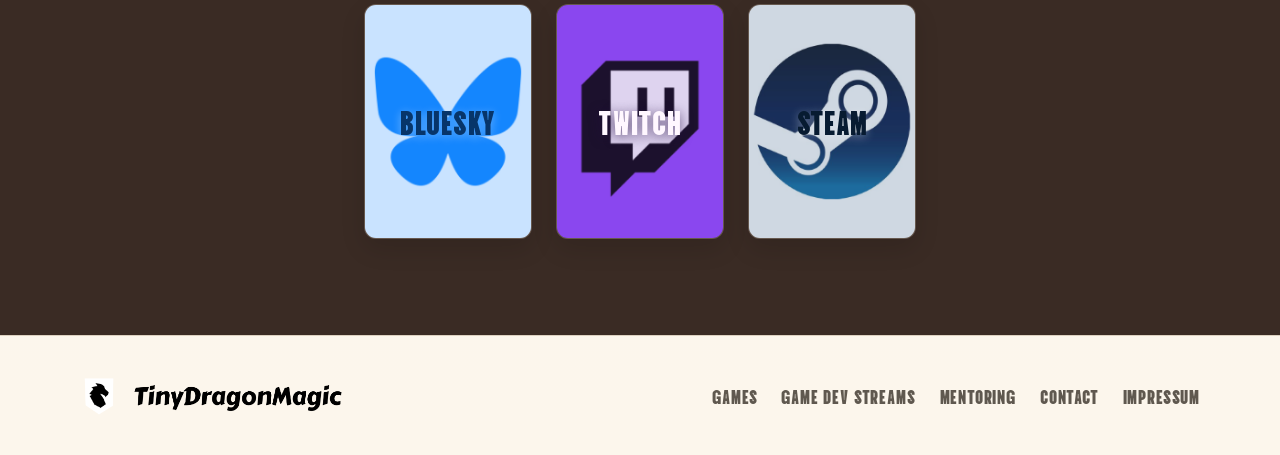
==== commit 8ebd1c71: "add line break" ====
--- a/index.html
+++ b/index.html
@@ -393,7 +393,7 @@
             <div class="image-card-stack">
               <div class="image-card-copy">
                 <p class="meta-line">1:1 support • Mentoring • Production clarity</p>
-                <h2>"Get Out of the Swamp" Mentoring</h2>
+                <h2>"Get Out of the Swamp"<br>Mentoring</h2>
                 <div class="image-card-description">
                   <p>
                     You have been working on your game for too long, keep restarting projects, or feel stuck in your own
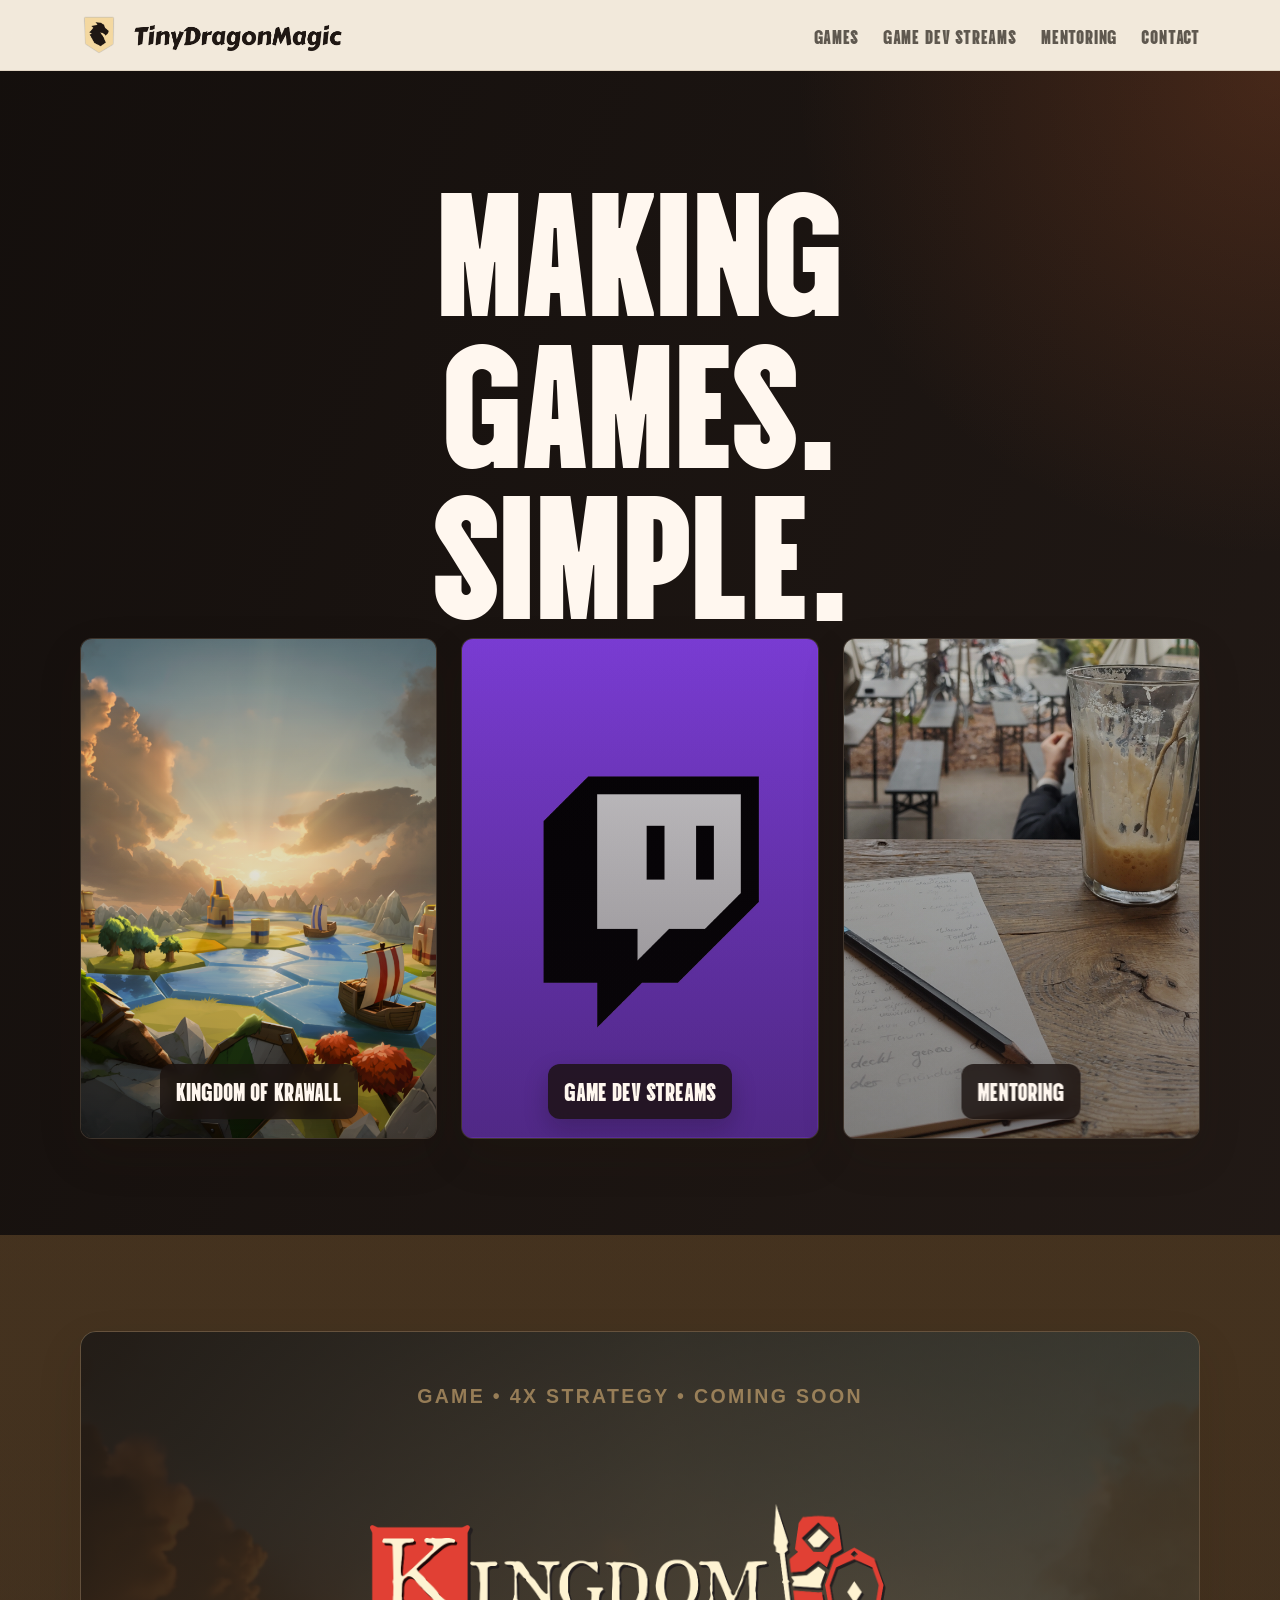
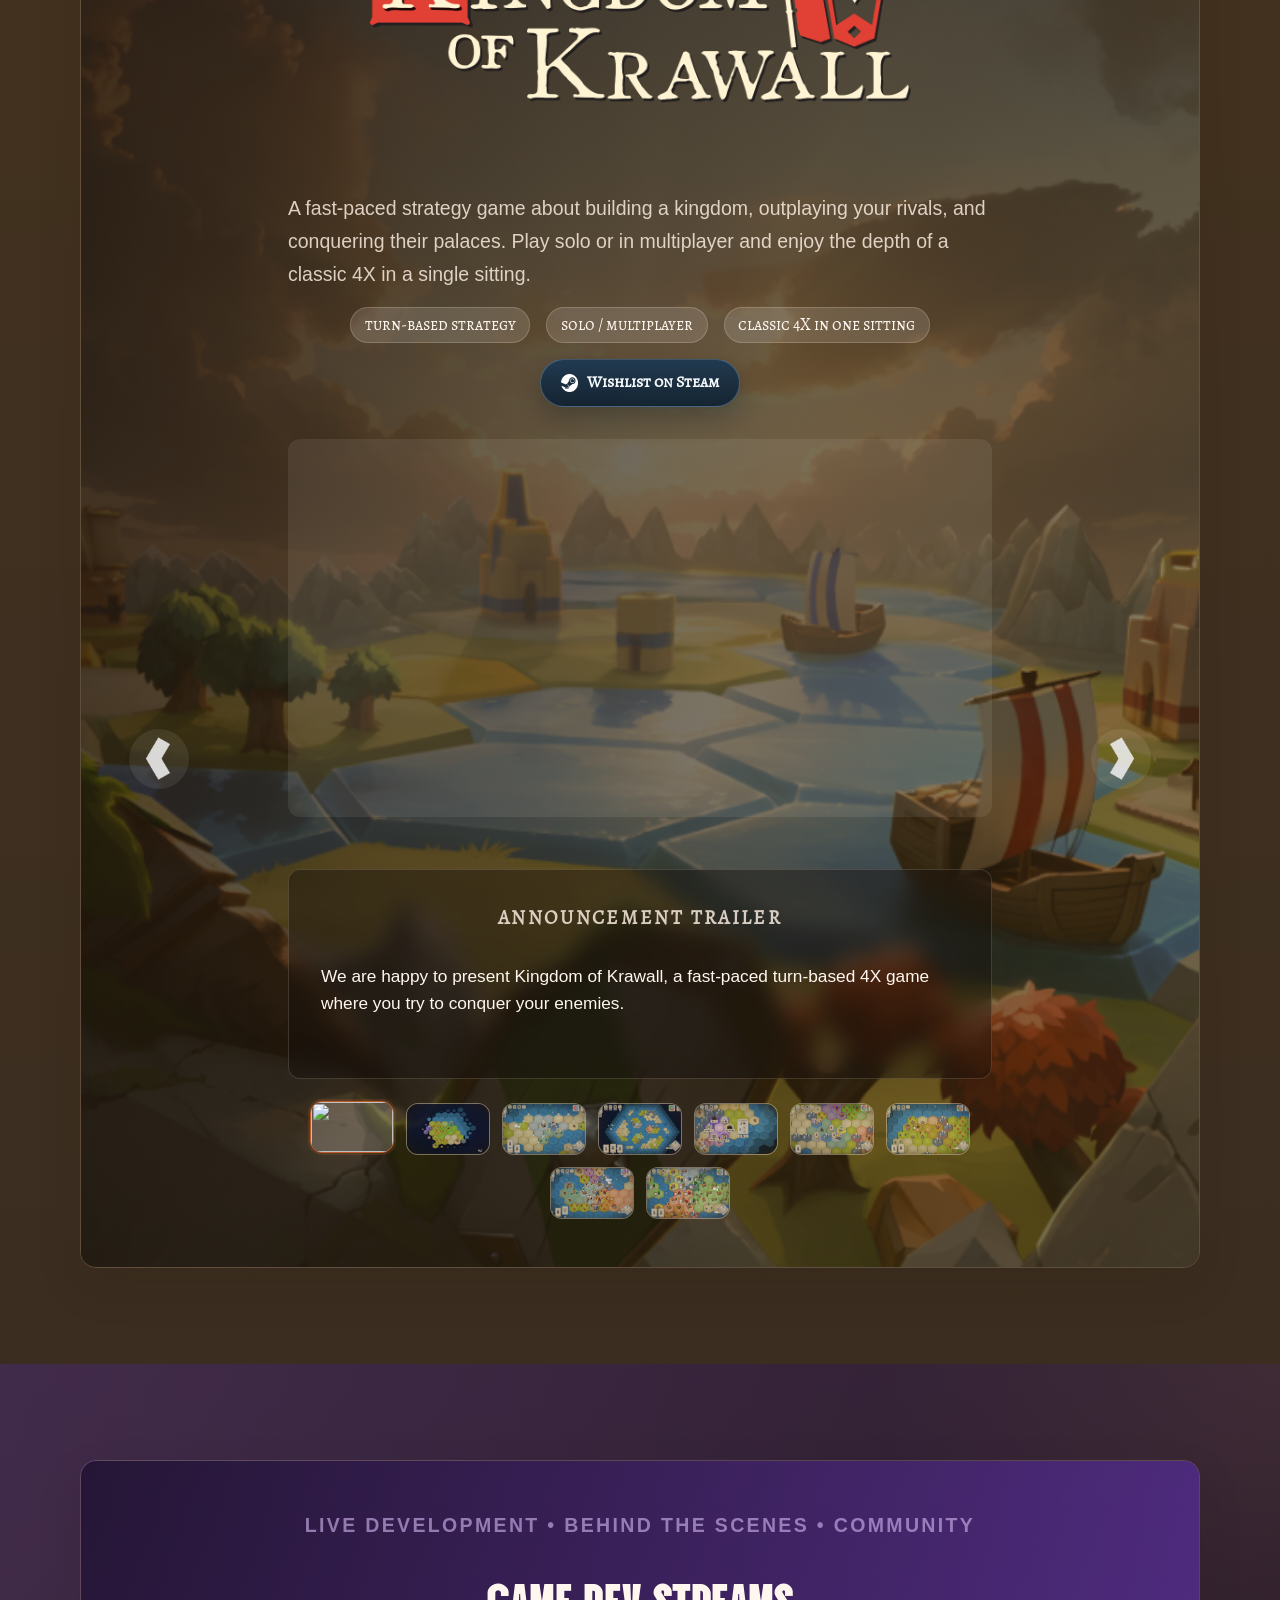
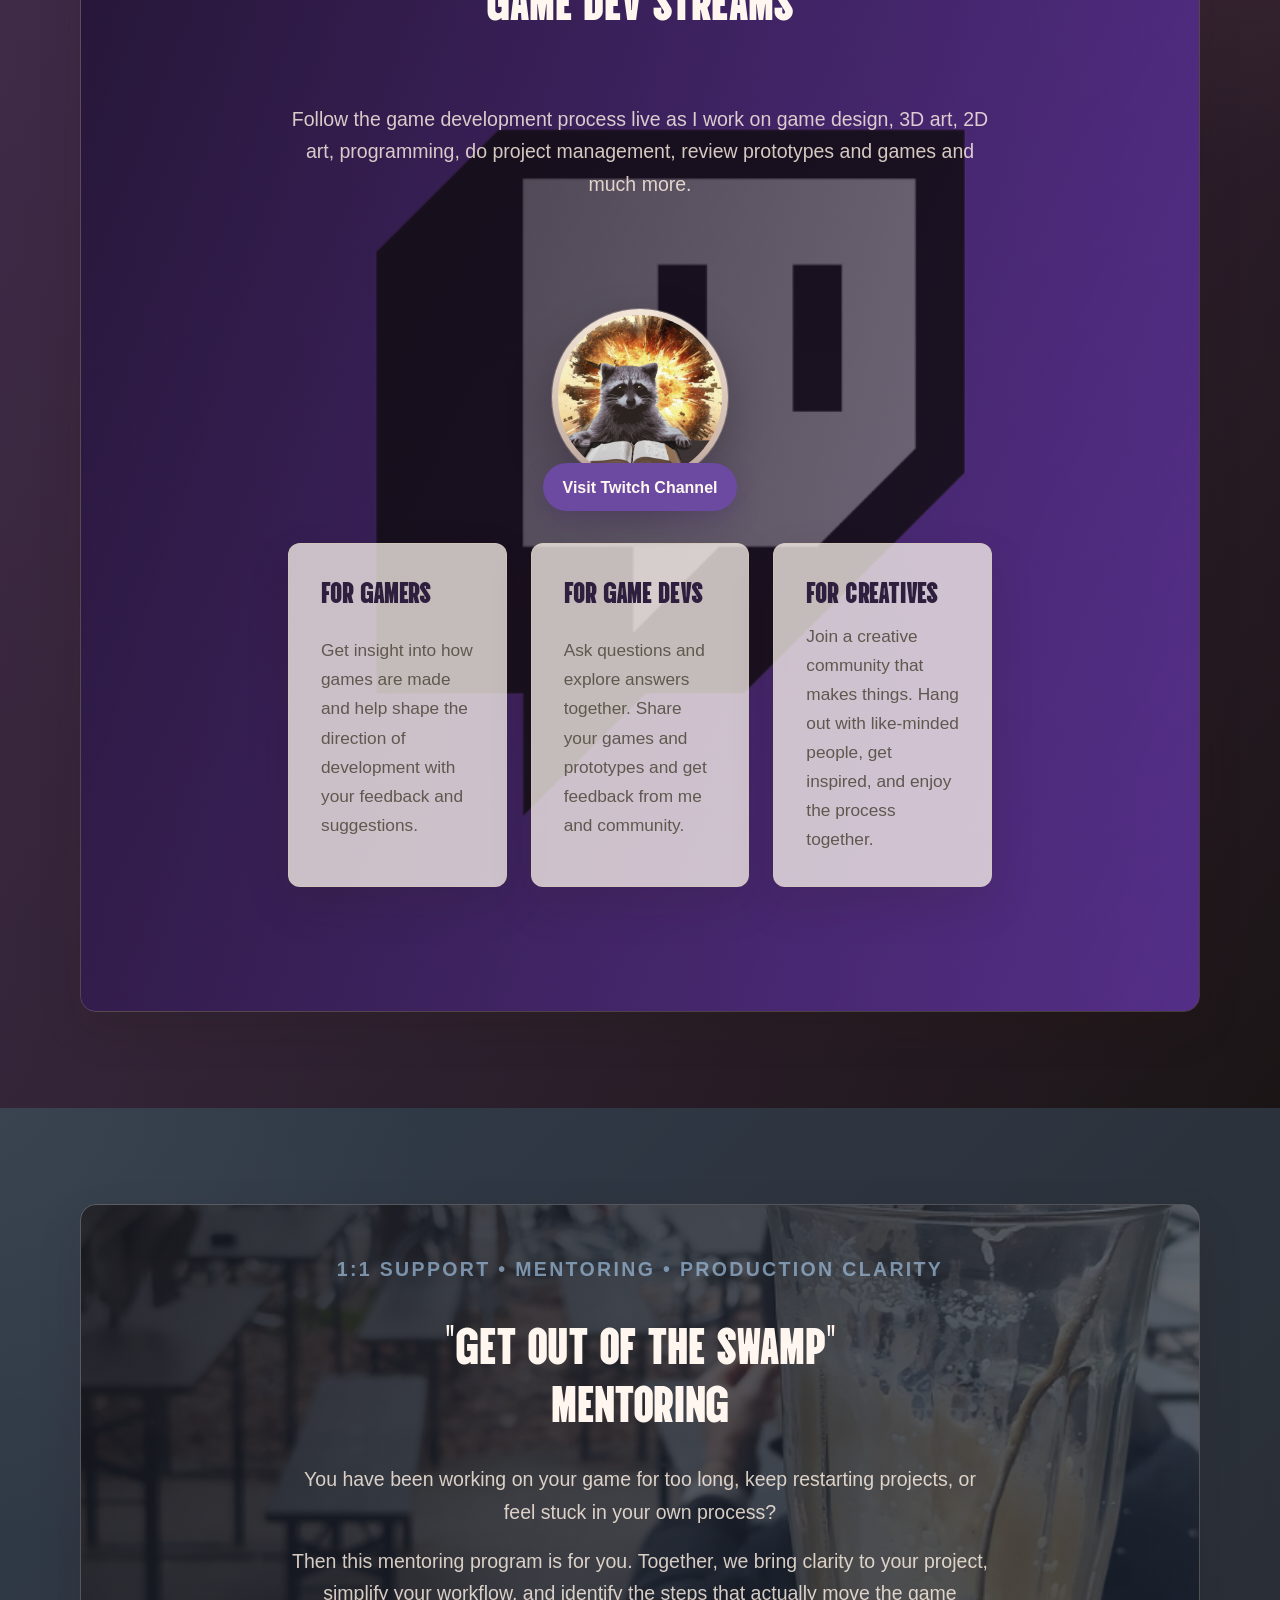
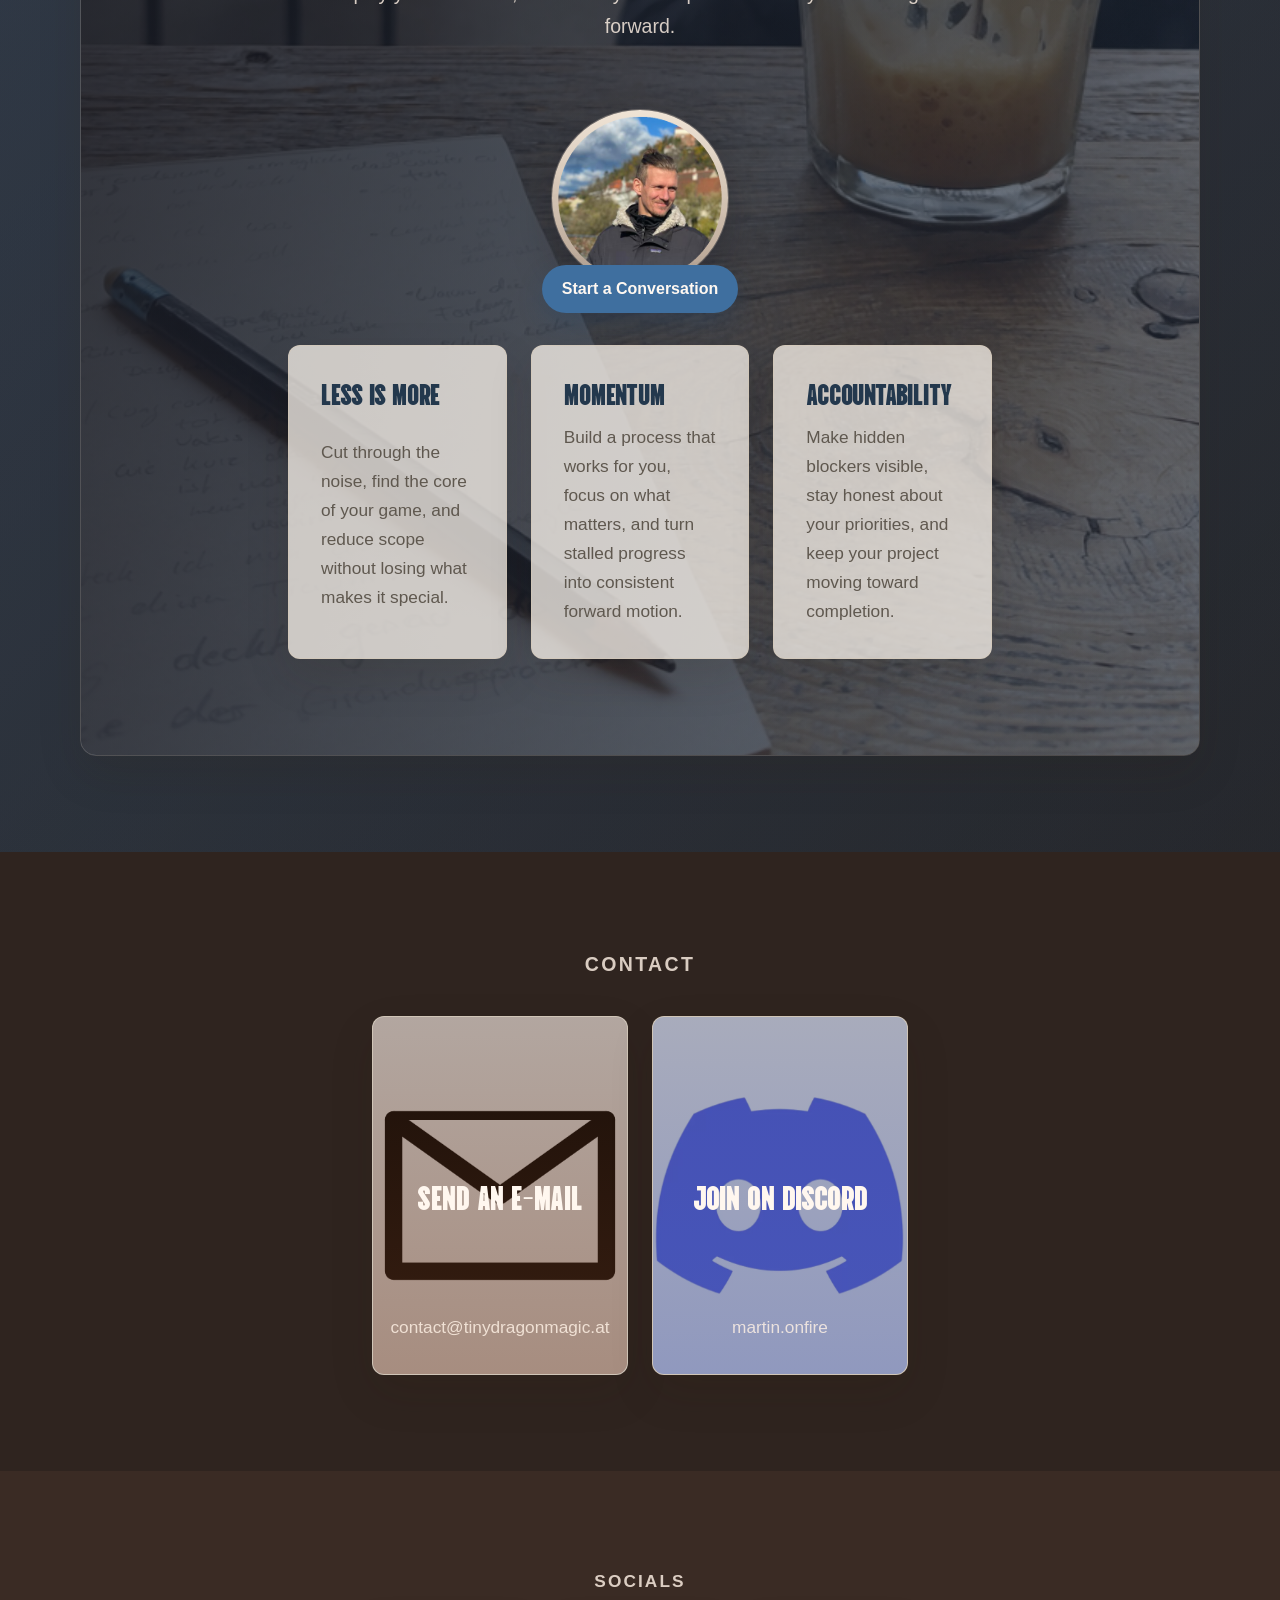
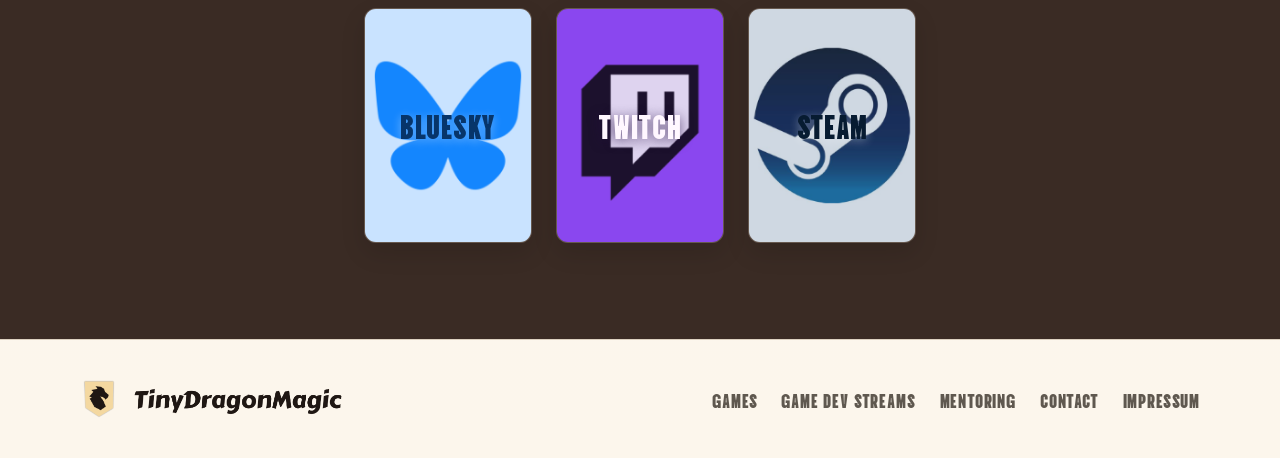
==== commit 09ca0342: "add content to long description" ====
--- a/index.html
+++ b/index.html
@@ -12,8 +12,8 @@
     content="Discover Kingdom of Krawall, explore mentoring for indie developers, and get in touch.">
   <meta property="og:type" content="website">
   <meta property="og:image" content="assets/images/kingdom_of_krawall/hero/landing_page_hero.png">
-  <link rel="icon" type="image/png" href="assets/icons/ui/tdm_logo_transparent.png">
-  <link rel="apple-touch-icon" href="assets/icons/ui/tdm_logo_transparent.png">
+  <link rel="icon" type="image/png" href="assets/icons/ui/tdm_logo.png">
+  <link rel="apple-touch-icon" href="assets/icons/ui/tdm_logo.png">
   <link rel="stylesheet" href="styles.css">
 </head>
 
@@ -21,8 +21,8 @@
   <header class="site-header" id="top">
     <div class="container header-inner">
       <a class="brand" href="index.html#top" aria-label="Tiny Dragon Magic home">
-        <img class="brand-logo" src="assets/icons/ui/tdm_logo_transparent.png" alt="" aria-hidden="true">
-        <img class="brand-title" src="assets/icons/ui/tdm_title_black.png" alt="Tiny Dragon Magic">
+        <img class="brand-logo" src="assets/icons/ui/tdm_logo.png" alt="" aria-hidden="true">
+        <img class="brand-title" src="assets/icons/ui/tdm_title_brown.png" alt="Tiny Dragon Magic">
       </a>
       <button class="nav-toggle" type="button" aria-expanded="false" aria-controls="site-nav"
         aria-label="Toggle navigation">
@@ -501,8 +501,8 @@
   <footer class="site-footer">
     <div class="container footer-inner">
       <a class="brand brand-footer" href="index.html#top" aria-label="Tiny Dragon Magic home">
-        <img class="brand-logo" src="assets/icons/ui/tdm_logo_transparent.png" alt="" aria-hidden="true">
-        <img class="brand-title" src="assets/icons/ui/tdm_title_black.png" alt="Tiny Dragon Magic">
+        <img class="brand-logo" src="assets/icons/ui/tdm_logo.png" alt="" aria-hidden="true">
+        <img class="brand-title" src="assets/icons/ui/tdm_title_brown.png" alt="Tiny Dragon Magic">
       </a>
       <nav aria-label="Footer navigation">
         <a href="#games">Games</a>
--- a/styles.css
+++ b/styles.css
@@ -1421,6 +1421,291 @@
   margin-right: auto;
 }
 
+.press-kit-hero-banner {
+  min-height: 20rem;
+  max-height: 20rem;
+  padding: 0;
+}
+
+.press-kit-hero-banner .section-backdrop {
+  background-image: url("assets/images/kingdom_of_krawall/hero/press_kit_hero.png");
+  background-position: center top;
+  background-size: cover;
+}
+
+.press-kit-hero-banner .section-overlay {
+  background:
+    linear-gradient(180deg, rgba(18, 12, 9, 0.18), rgba(18, 12, 9, 0.74)),
+    linear-gradient(0deg, rgba(41, 28, 20, 0.28), rgba(41, 28, 20, 0.28));
+}
+
+.press-kit-hero-banner .section-shell {
+  position: relative;
+  z-index: 1;
+  min-height: 20rem;
+  max-height: 20rem;
+  align-items: center;
+  justify-items: center;
+}
+
+.press-kit-banner-heading {
+  justify-items: center;
+}
+
+.press-kit-banner-title {
+  width: min(100%, 34rem);
+  height: auto;
+  object-fit: contain;
+  display: block;
+}
+
+.press-kit-hero-copy .section-shell {
+  justify-items: center;
+}
+
+.press-kit-hero-copy .section-heading {
+  justify-items: center;
+  text-align: center;
+}
+
+.press-kit-actions {
+  display: flex;
+  flex-wrap: wrap;
+  justify-content: center;
+  gap: var(--space-3);
+}
+
+.press-kit-grid {
+  display: grid;
+  grid-template-columns: repeat(auto-fit, minmax(14rem, 1fr));
+  gap: var(--space-4);
+}
+
+.press-kit-copy {
+  width: min(100%, 54rem);
+  margin-left: auto;
+  margin-right: auto;
+}
+
+.press-kit-feature-list {
+  margin: 0;
+  padding-left: 1.25rem;
+  display: grid;
+  gap: 0.65rem;
+}
+
+.press-kit-feature-list li {
+  font-size: clamp(1.08rem, 1.7vw, 1.22rem);
+  line-height: 1.68;
+  color: var(--color-muted);
+}
+
+.press-kit-asset-card {
+  align-content: start;
+  justify-items: stretch;
+}
+
+.press-kit-asset-card h3 {
+  order: 0;
+}
+
+.press-kit-asset-card .press-kit-asset-preview {
+  order: 1;
+}
+
+.press-kit-download-button {
+  order: 2;
+  justify-self: center;
+  width: max-content;
+  color: #fff8f1;
+  border: 0;
+  background: var(--color-accent);
+  box-shadow: 0 10px 24px rgba(88, 34, 15, 0.2);
+  transform: translateY(0) scale(1);
+  transition:
+    transform 220ms ease,
+    box-shadow 220ms ease,
+    border-color 220ms ease,
+    background 220ms ease;
+}
+
+.press-kit-download-button:hover,
+.press-kit-download-button:focus-visible {
+  transform: translateY(-6px) scale(1.015);
+  background: #a74e22;
+  box-shadow: 0 24px 50px rgba(88, 34, 15, 0.24);
+}
+
+.press-kit-assets-grid {
+  grid-template-columns: minmax(0, 1fr);
+  width: min(100%, 62rem);
+  justify-items: center;
+  margin-left: auto;
+  margin-right: auto;
+}
+
+.press-kit-assets-grid .press-kit-asset-card {
+  width: min(100%, 56rem);
+}
+
+.press-kit-asset-preview {
+  overflow: hidden;
+  border-radius: var(--radius-sm);
+  border: 1px solid rgba(255, 233, 214, 0.14);
+  background: rgba(255, 249, 241, 0.08);
+  min-height: 22rem;
+}
+
+.press-kit-asset-preview img {
+  width: 100%;
+  height: 100%;
+  display: block;
+}
+
+.press-kit-asset-preview-key-art {
+  display: grid;
+  grid-template-columns: minmax(0, 1.35fr) minmax(0, 1fr);
+  grid-template-rows: repeat(3, minmax(0, 1fr));
+  gap: 0.65rem;
+  padding: 0.65rem;
+}
+
+.press-kit-asset-preview-key-art img:first-child {
+  grid-row: 1 / span 2;
+  aspect-ratio: 16 / 9;
+  object-fit: cover;
+  border-radius: var(--radius-sm);
+}
+
+.press-kit-asset-preview-key-art img:nth-child(2),
+.press-kit-asset-preview-key-art img:nth-child(3),
+.press-kit-asset-preview-key-art img:nth-child(4) {
+  object-fit: cover;
+  border-radius: var(--radius-sm);
+}
+
+.press-kit-asset-preview-key-art img:nth-child(2) {
+  aspect-ratio: 16 / 10;
+}
+
+.press-kit-asset-preview-key-art img:nth-child(3) {
+  aspect-ratio: 3 / 4;
+}
+
+.press-kit-asset-preview-key-art img:nth-child(4) {
+  grid-column: 1 / span 2;
+  aspect-ratio: 21 / 5;
+}
+
+.press-kit-asset-preview-screenshots {
+  display: grid;
+  grid-template-columns: repeat(2, minmax(0, 1fr));
+  gap: 0.65rem;
+  padding: 0.65rem;
+}
+
+.press-kit-asset-preview-screenshots img {
+  aspect-ratio: 16 / 9;
+  object-fit: cover;
+  border-radius: var(--radius-sm);
+}
+
+.press-kit-asset-preview-logos {
+  display: grid;
+  grid-template-columns: repeat(2, minmax(0, 1fr));
+  align-items: center;
+  gap: 1.25rem;
+  padding: 1.5rem;
+  background: transparent;
+}
+
+.press-kit-asset-preview-logos img {
+  width: 100%;
+  object-fit: contain;
+  margin: 0 auto;
+}
+
+.press-kit-asset-preview-logos img:first-child {
+  grid-column: 1 / span 2;
+  height: 4.75rem;
+}
+
+.press-kit-asset-preview-logos img:nth-child(2) {
+  height: 7rem;
+}
+
+.press-kit-asset-preview-logos img:last-child {
+  height: 5.5rem;
+}
+
+@media (max-width: 900px) {
+  .press-kit-asset-preview-screenshots {
+    grid-template-columns: 1fr;
+  }
+}
+
+.press-kit-hero-copy .section-heading p,
+#description .feature-card p,
+#assets .feature-card p,
+#contact .section-heading p {
+  font-size: clamp(1.08rem, 1.7vw, 1.22rem);
+  line-height: 1.68;
+}
+
+.press-kit-inline-link {
+  color: inherit;
+  text-decoration: none;
+  border-bottom: 1px solid rgba(255, 245, 236, 0.28);
+  font-size: clamp(1.05rem, 2vw, 1.3rem);
+  line-height: 1.15;
+  text-transform: none;
+  overflow-wrap: anywhere;
+  transition:
+    color 180ms ease,
+    border-color 180ms ease,
+    opacity 180ms ease;
+}
+
+.press-kit-inline-link:hover,
+.press-kit-inline-link:focus-visible {
+  color: rgba(255, 245, 236, 0.92);
+  border-bottom-color: rgba(255, 214, 176, 0.68);
+  opacity: 1;
+}
+
+.press-kit-trailer-link {
+  font-family: var(--font-display);
+}
+
+#facts .press-kit-grid .feature-card h3,
+#studio .press-kit-grid .feature-card h3 {
+  font-size: 0.9rem;
+  letter-spacing: 0.08em;
+  color: rgba(95, 88, 79, 0.78);
+}
+
+#facts .press-kit-grid .feature-card p,
+#studio .press-kit-grid .feature-card p {
+  font-family: var(--font-display);
+  font-size: clamp(1.45rem, 2.8vw, 1.9rem);
+  line-height: 1.05;
+  color: var(--color-text);
+  text-transform: uppercase;
+  text-wrap: balance;
+}
+
+.press-kit-contact-cards {
+  display: flex;
+  justify-content: center;
+  width: min(100%, 35rem);
+  margin-left: auto;
+  margin-right: auto;
+}
+
+.press-kit-contact-cards .contact-card {
+  width: 16rem;
+}
+
 .site-footer {
   padding: var(--space-4) 0;
   border-top: 1px solid rgba(214, 201, 182, 0.8);
